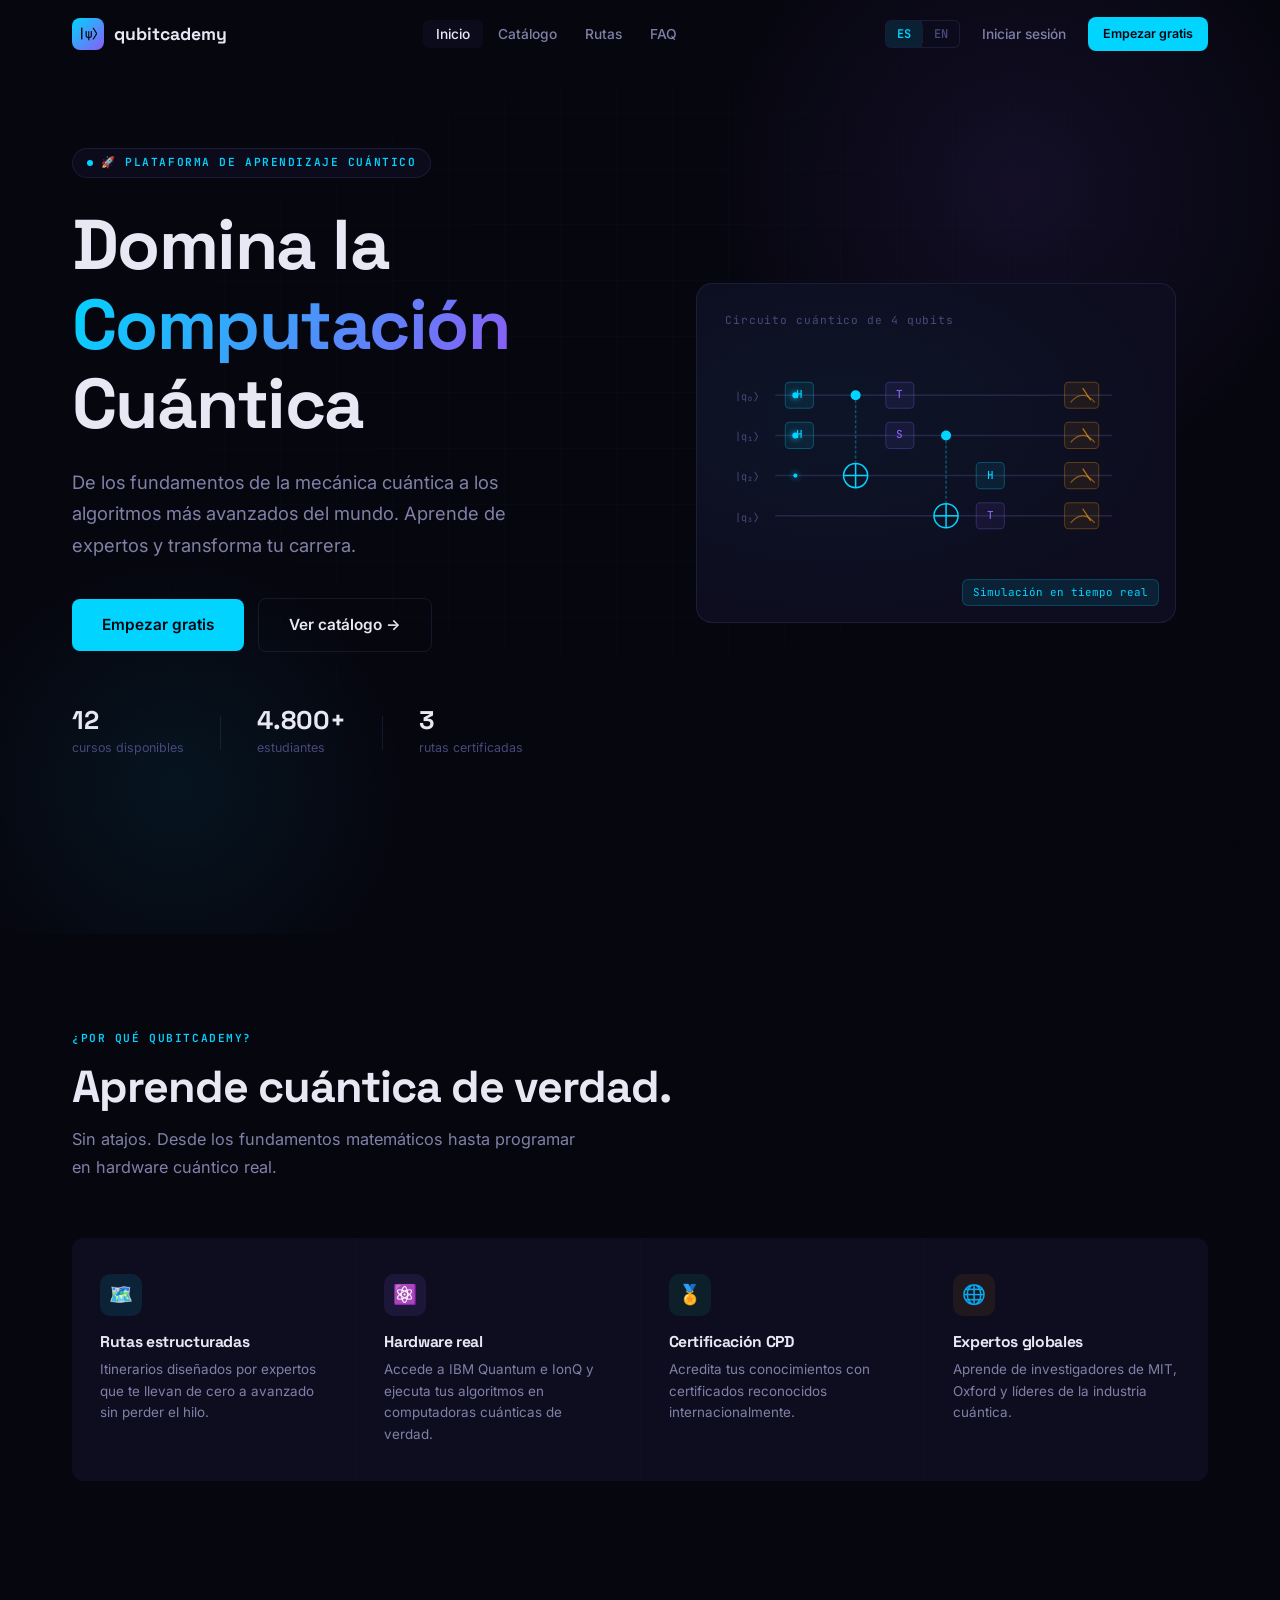
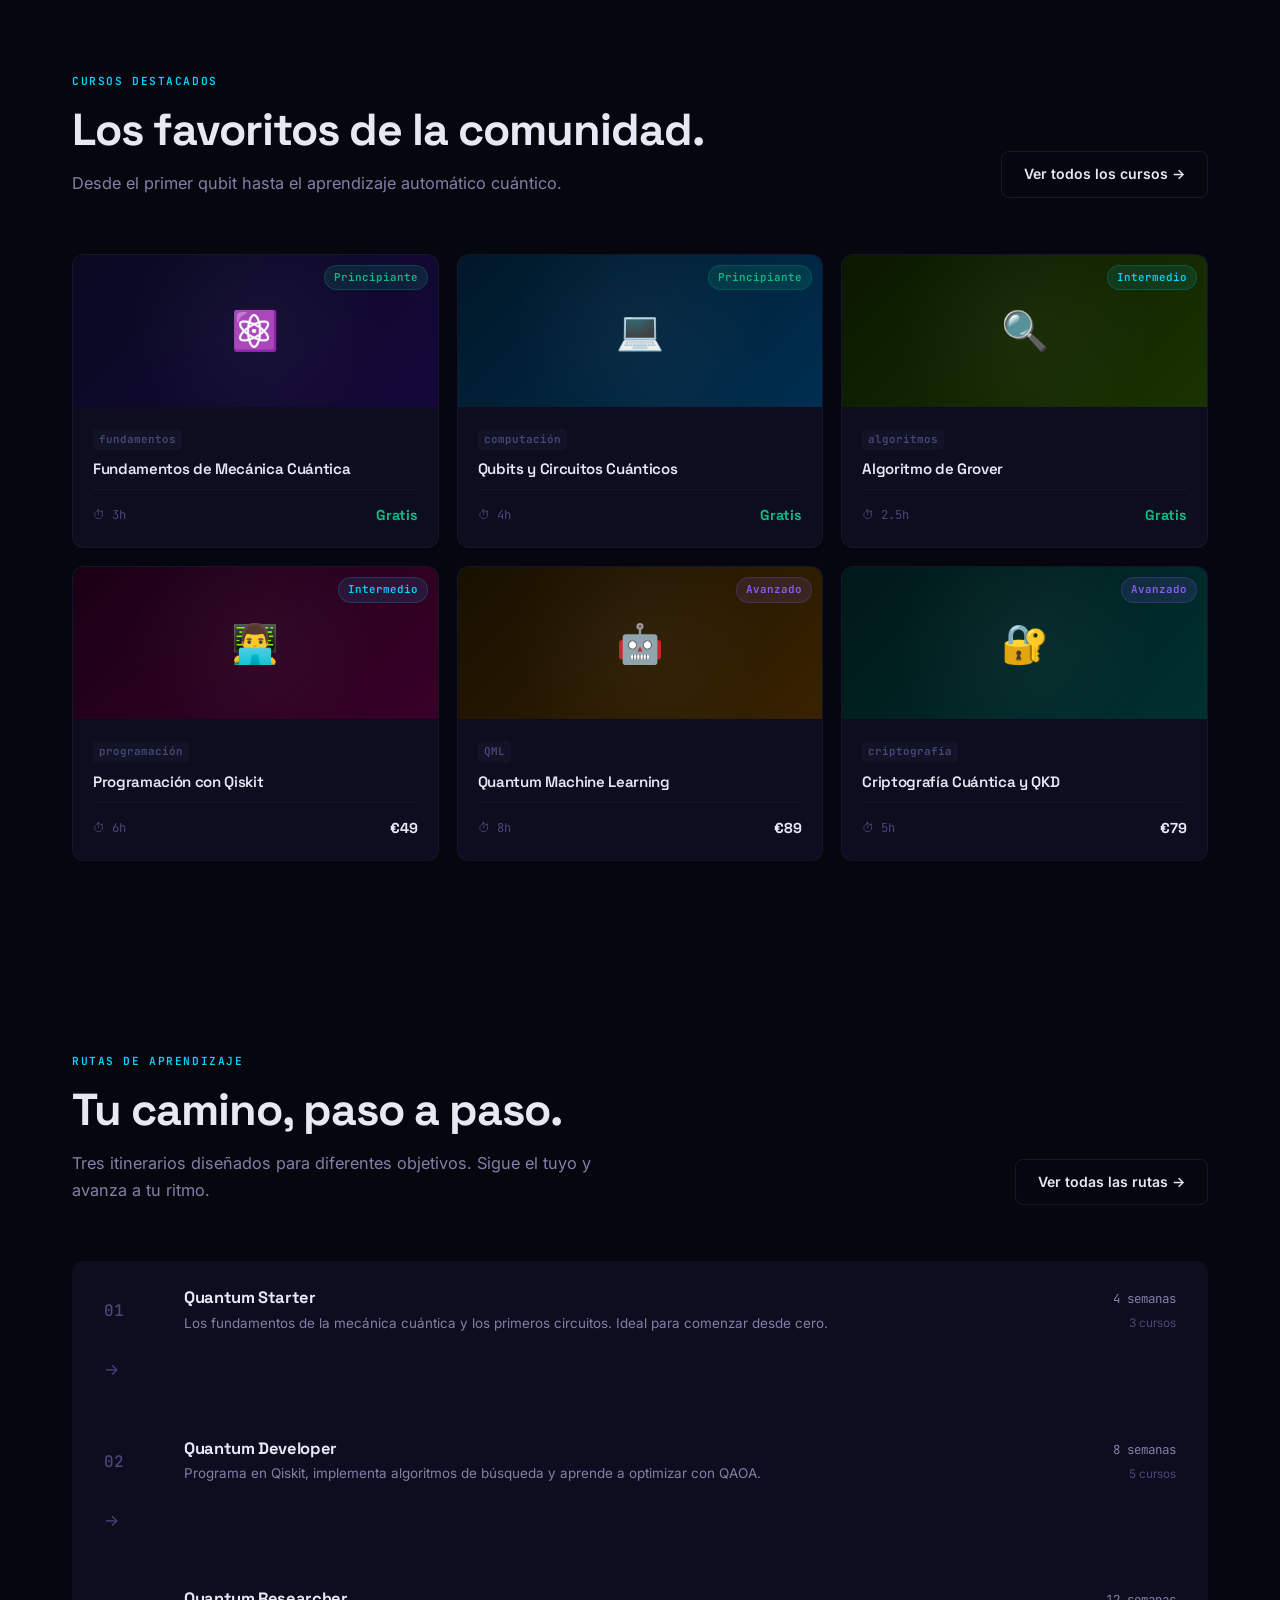
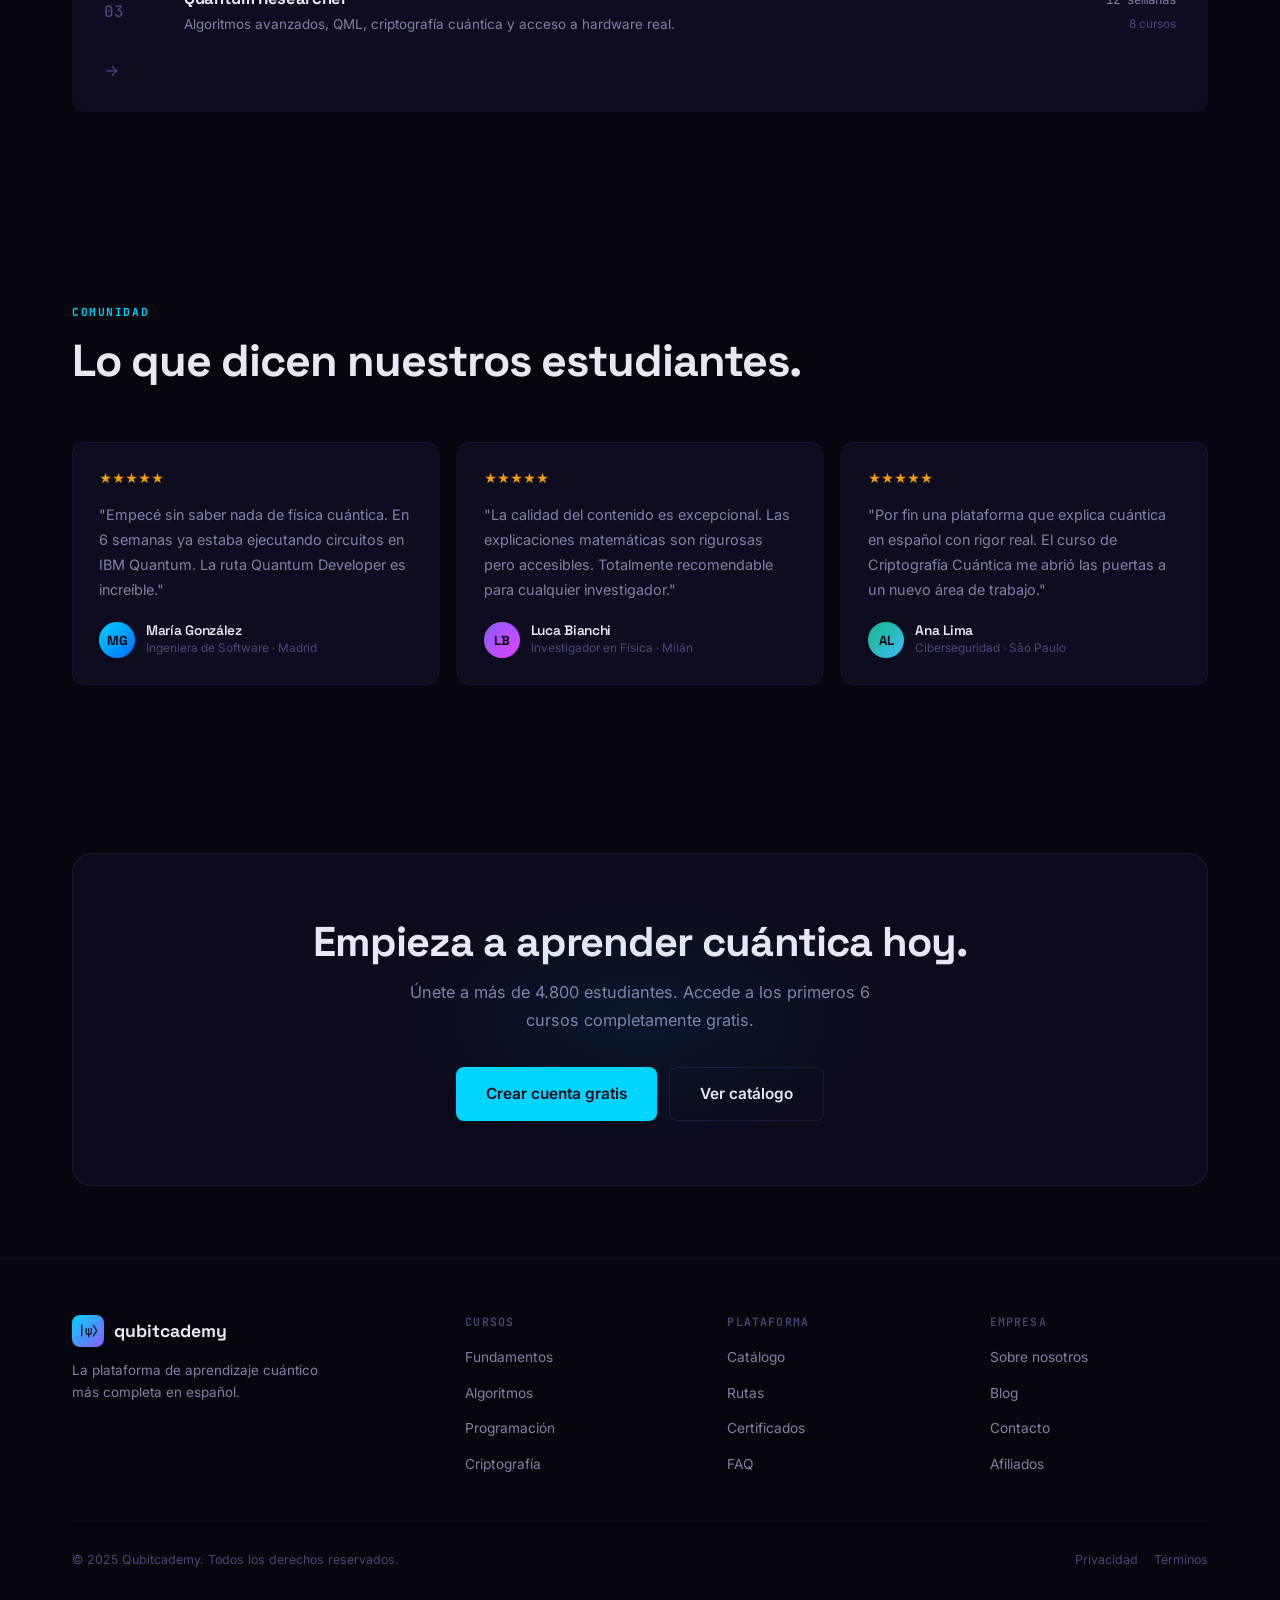
==== index.html @ e39837cb "Initial release: landing, catalogue, paths, FAQ — bilingual ES/EN" ====
<!DOCTYPE html>
<html lang="es">
<head>
  <meta charset="UTF-8" />
  <meta name="viewport" content="width=device-width, initial-scale=1.0" />
  <meta name="description" content="Qubitcademy — La plataforma de aprendizaje cuántico más completa. Aprende computación cuántica desde cero hasta algoritmos avanzados." />
  <title>Qubitcademy — Aprende Computación Cuántica</title>
  <link rel="icon" type="image/svg+xml" href="data:image/svg+xml,<svg xmlns='http://www.w3.org/2000/svg' viewBox='0 0 32 32'><rect width='32' height='32' rx='8' fill='%2300d4ff'/><text x='50%' y='55%' text-anchor='middle' dominant-baseline='middle' font-family='monospace' font-size='14' font-weight='600' fill='%2306060f'>Q</text></svg>" />
  <link rel="stylesheet" href="css/style.css" />
</head>
<body>

<!-- ════════════════════════════ NAV ════════════════════════════ -->
<nav id="nav">
  <div class="container">
    <div class="nav-inner">
      <a href="index.html" class="nav-logo" aria-label="Qubitcademy">
        <div class="nav-logo-mark">|ψ⟩</div>
        <span>qubitcademy</span>
      </a>

      <ul class="nav-links">
        <li><a href="index.html" class="active" data-i18n="nav.home">Inicio</a></li>
        <li><a href="catalogue.html" data-i18n="nav.catalogue">Catálogo</a></li>
        <li><a href="paths.html" data-i18n="nav.paths">Rutas</a></li>
        <li><a href="faq.html" data-i18n="nav.faq">FAQ</a></li>
      </ul>

      <div class="nav-right">
        <div class="lang-switcher">
          <button class="lang-btn active" data-lang="es">ES</button>
          <div class="lang-sep"></div>
          <button class="lang-btn" data-lang="en">EN</button>
        </div>
        <a href="#" class="nav-login" data-i18n="nav.login">Iniciar sesión</a>
        <a href="#" class="btn btn-primary btn-sm" data-i18n="nav.cta">Empezar gratis</a>
      </div>

      <button class="nav-toggle" aria-label="Abrir menú" aria-expanded="false">
        <svg width="22" height="22" viewBox="0 0 22 22" fill="none" stroke="currentColor" stroke-width="2">
          <line x1="3" y1="6" x2="19" y2="6"/><line x1="3" y1="11" x2="19" y2="11"/><line x1="3" y1="16" x2="19" y2="16"/>
        </svg>
      </button>
    </div>
  </div>
</nav>

<!-- Mobile nav -->
<div class="nav-mobile" role="dialog" aria-label="Menú">
  <a href="index.html" data-i18n="nav.home">Inicio</a>
  <a href="catalogue.html" data-i18n="nav.catalogue">Catálogo</a>
  <a href="paths.html" data-i18n="nav.paths">Rutas</a>
  <a href="faq.html" data-i18n="nav.faq">FAQ</a>
  <div class="nav-mobile-lang">
    <button class="lang-btn active" data-lang="es">ES</button>
    <div class="lang-sep"></div>
    <button class="lang-btn" data-lang="en">EN</button>
  </div>
  <div class="nav-mobile-footer">
    <a href="#" class="btn btn-ghost" data-i18n="nav.login">Iniciar sesión</a>
    <a href="#" class="btn btn-primary" data-i18n="nav.cta">Empezar gratis</a>
  </div>
</div>


<!-- ════════════════════════════ HERO ═══════════════════════════ -->
<section class="hero">
  <div class="hero-bg">
    <div class="hero-grid"></div>
    <div class="hero-glow-top"></div>
    <div class="hero-glow-bot"></div>
  </div>
  <div class="container">
    <div class="hero-inner">

      <!-- Left: text -->
      <div class="hero-text">
        <div class="hero-eyebrow">
          <span class="eyebrow-dot"></span>
          <span class="label" data-i18n="hero.eyebrow">🚀 Plataforma de Aprendizaje Cuántico</span>
        </div>
        <h1>
          <span data-i18n="hero.h1a">Domina la</span><br>
          <span class="gradient-text" data-i18n="hero.h1b">Computación</span><br>
          <span data-i18n="hero.h1c">Cuántica</span>
        </h1>
        <p class="hero-sub" data-i18n="hero.sub">
          De los fundamentos de la mecánica cuántica a los algoritmos más avanzados del mundo.
          Aprende de expertos y transforma tu carrera.
        </p>
        <div class="hero-actions">
          <a href="catalogue.html" class="btn btn-primary btn-lg" data-i18n="hero.cta1">Empezar gratis</a>
          <a href="catalogue.html" class="btn btn-ghost btn-lg" data-i18n="hero.cta2">Ver catálogo →</a>
        </div>
        <div class="hero-stats">
          <div class="hstat-item">
            <div class="hstat-num" data-i18n="hero.s1n">12</div>
            <div class="hstat-lbl" data-i18n="hero.s1l">cursos disponibles</div>
          </div>
          <div class="hstat-sep"></div>
          <div class="hstat-item">
            <div class="hstat-num" data-i18n="hero.s2n">4.800+</div>
            <div class="hstat-lbl" data-i18n="hero.s2l">estudiantes</div>
          </div>
          <div class="hstat-sep"></div>
          <div class="hstat-item">
            <div class="hstat-num" data-i18n="hero.s3n">3</div>
            <div class="hstat-lbl" data-i18n="hero.s3l">rutas certificadas</div>
          </div>
        </div>
      </div>

      <!-- Right: quantum circuit visualization -->
      <div class="hero-visual">
        <div class="qcircuit-wrap">
          <div class="qcircuit-label" data-i18n="hero.circuit">Circuito cuántico de 4 qubits</div>
          <div class="qcircuit">
            <svg viewBox="0 0 420 240" xmlns="http://www.w3.org/2000/svg">
              <!-- Qubit wire labels -->
              <text x="10" y="52"  class="qlabel">|q₀⟩</text>
              <text x="10" y="92"  class="qlabel">|q₁⟩</text>
              <text x="10" y="132" class="qlabel">|q₂⟩</text>
              <text x="10" y="172" class="qlabel">|q₃⟩</text>

              <!-- Horizontal wires -->
              <line x1="50" y1="50"  x2="385" y2="50"  class="qwire"/>
              <line x1="50" y1="90"  x2="385" y2="90"  class="qwire"/>
              <line x1="50" y1="130" x2="385" y2="130" class="qwire"/>
              <line x1="50" y1="170" x2="385" y2="170" class="qwire"/>

              <!-- q0: H gate -->
              <rect x="60" y="37" width="28" height="26" rx="4" class="qgate qgate-h"/>
              <text x="74" y="50" class="qgate-text" fill="#00d4ff">H</text>

              <!-- q1: H gate -->
              <rect x="60" y="77" width="28" height="26" rx="4" class="qgate qgate-h"/>
              <text x="74" y="90" class="qgate-text" fill="#00d4ff">H</text>

              <!-- CNOT q0→q2 -->
              <circle cx="130" cy="50" r="5" class="qctrl"/>
              <line x1="130" y1="55" x2="130" y2="117" class="qctrl-line"/>
              <circle cx="130" cy="130" r="12" class="qtarget"/>
              <line x1="118" y1="130" x2="142" y2="130" class="qtarget-cross"/>
              <line x1="130" y1="118" x2="130" y2="142" class="qtarget-cross"/>

              <!-- T gate on q0 -->
              <rect x="160" y="37" width="28" height="26" rx="4" class="qgate qgate-t"/>
              <text x="174" y="50" class="qgate-text" fill="#8b5cf6">T</text>

              <!-- S gate on q1 -->
              <rect x="160" y="77" width="28" height="26" rx="4" class="qgate qgate-t"/>
              <text x="174" y="90" class="qgate-text" fill="#8b5cf6">S</text>

              <!-- CNOT q1→q3 -->
              <circle cx="220" cy="90" r="5" class="qctrl"/>
              <line x1="220" y1="95" x2="220" y2="157" class="qctrl-line"/>
              <circle cx="220" cy="170" r="12" class="qtarget"/>
              <line x1="208" y1="170" x2="232" y2="170" class="qtarget-cross"/>
              <line x1="220" y1="158" x2="220" y2="182" class="qtarget-cross"/>

              <!-- H gate on q2 -->
              <rect x="250" y="117" width="28" height="26" rx="4" class="qgate qgate-h"/>
              <text x="264" y="130" class="qgate-text" fill="#00d4ff">H</text>

              <!-- T gate on q3 -->
              <rect x="250" y="157" width="28" height="26" rx="4" class="qgate qgate-t"/>
              <text x="264" y="170" class="qgate-text" fill="#8b5cf6">T</text>

              <!-- Measurement gates -->
              <rect x="338" y="37" width="34" height="26" rx="4" class="qgate qgate-m"/>
              <path d="M344,57 Q356,43 368,57" class="qmeas-arc"/>
              <line x1="356" y1="43" x2="364" y2="55" class="qmeas-needle"/>

              <rect x="338" y="77" width="34" height="26" rx="4" class="qgate qgate-m"/>
              <path d="M344,97 Q356,83 368,97" class="qmeas-arc"/>
              <line x1="356" y1="83" x2="364" y2="95" class="qmeas-needle"/>

              <rect x="338" y="117" width="34" height="26" rx="4" class="qgate qgate-m"/>
              <path d="M344,137 Q356,123 368,137" class="qmeas-arc"/>
              <line x1="356" y1="123" x2="364" y2="135" class="qmeas-needle"/>

              <rect x="338" y="157" width="34" height="26" rx="4" class="qgate qgate-m"/>
              <path d="M344,177 Q356,163 368,177" class="qmeas-arc"/>
              <line x1="356" y1="163" x2="364" y2="175" class="qmeas-needle"/>

              <!-- Animated particles (one per wire) -->
              <circle r="3" cy="50"  class="qparticle qparticle1" cx="70"/>
              <circle r="3" cy="90"  class="qparticle qparticle2" cx="70"/>
              <circle r="2" cy="130" class="qparticle qparticle3" cx="70"/>
            </svg>
          </div>
          <div class="qcircuit-badge" data-i18n="hero.cbadge">Simulación en tiempo real</div>
        </div>
      </div>

    </div>
  </div>
</section>


<!-- ══════════════════════════ FEATURES ═══════════════════════════ -->
<section>
  <div class="container">
    <div class="section-header">
      <div class="label" data-i18n="feat.label">¿Por qué Qubitcademy?</div>
      <h2 data-i18n="feat.h2">Aprende cuántica de verdad.</h2>
      <p data-i18n="feat.p">Sin atajos. Desde los fundamentos matemáticos hasta programar en hardware cuántico real.</p>
    </div>

    <div class="features-grid">
      <div class="feat-card">
        <div class="feat-icon fi-c">🗺️</div>
        <h3 data-i18n="feat.1h">Rutas estructuradas</h3>
        <p data-i18n="feat.1p">Itinerarios diseñados por expertos que te llevan de cero a avanzado sin perder el hilo.</p>
      </div>
      <div class="feat-card">
        <div class="feat-icon fi-v">⚛️</div>
        <h3 data-i18n="feat.2h">Hardware real</h3>
        <p data-i18n="feat.2p">Accede a IBM Quantum e IonQ y ejecuta tus algoritmos en computadoras cuánticas de verdad.</p>
      </div>
      <div class="feat-card">
        <div class="feat-icon fi-g">🏅</div>
        <h3 data-i18n="feat.3h">Certificación CPD</h3>
        <p data-i18n="feat.3p">Acredita tus conocimientos con certificados reconocidos internacionalmente.</p>
      </div>
      <div class="feat-card">
        <div class="feat-icon fi-a">🌐</div>
        <h3 data-i18n="feat.4h">Expertos globales</h3>
        <p data-i18n="feat.4p">Aprende de investigadores de MIT, Oxford y líderes de la industria cuántica.</p>
      </div>
    </div>
  </div>
</section>


<!-- ════════════════════════ FEATURED COURSES ══════════════════════ -->
<section>
  <div class="container">
    <div class="section-header" style="display:flex;justify-content:space-between;align-items:flex-end;flex-wrap:wrap;gap:16px;">
      <div>
        <div class="label" data-i18n="courses.label">Cursos destacados</div>
        <h2 data-i18n="courses.h2">Los favoritos de la comunidad.</h2>
        <p data-i18n="courses.p">Desde el primer qubit hasta el aprendizaje automático cuántico.</p>
      </div>
      <a href="catalogue.html" class="btn btn-ghost" data-i18n="courses.more">Ver todos los cursos →</a>
    </div>

    <div class="courses-grid">

      <!-- Course 1 -->
      <a href="catalogue.html" class="course-card" data-level="beginner" data-topic="fundamentals">
        <div class="course-thumb th-fund">
          <div class="thumb-glow"></div>
          <div class="course-emoji">⚛️</div>
          <span class="lvl-badge lvl-b" data-i18n="lvl.b">Principiante</span>
        </div>
        <div class="course-body">
          <span class="ctag">fundamentos</span>
          <h3>Fundamentos de Mecánica Cuántica</h3>
          <div class="course-foot">
            <span class="cdur">⏱ 3h</span>
            <span class="cprice-free" data-i18n="free">Gratis</span>
          </div>
        </div>
      </a>

      <!-- Course 2 -->
      <a href="catalogue.html" class="course-card" data-level="beginner" data-topic="computing">
        <div class="course-thumb th-comp">
          <div class="thumb-glow"></div>
          <div class="course-emoji">💻</div>
          <span class="lvl-badge lvl-b" data-i18n="lvl.b">Principiante</span>
        </div>
        <div class="course-body">
          <span class="ctag">computación</span>
          <h3>Qubits y Circuitos Cuánticos</h3>
          <div class="course-foot">
            <span class="cdur">⏱ 4h</span>
            <span class="cprice-free" data-i18n="free">Gratis</span>
          </div>
        </div>
      </a>

      <!-- Course 3 -->
      <a href="catalogue.html" class="course-card" data-level="intermediate" data-topic="algorithms">
        <div class="course-thumb th-algo">
          <div class="thumb-glow"></div>
          <div class="course-emoji">🔍</div>
          <span class="lvl-badge lvl-i" data-i18n="lvl.i">Intermedio</span>
        </div>
        <div class="course-body">
          <span class="ctag">algoritmos</span>
          <h3>Algoritmo de Grover</h3>
          <div class="course-foot">
            <span class="cdur">⏱ 2.5h</span>
            <span class="cprice-free" data-i18n="free">Gratis</span>
          </div>
        </div>
      </a>

      <!-- Course 4 -->
      <a href="catalogue.html" class="course-card" data-level="intermediate" data-topic="programming">
        <div class="course-thumb th-prog">
          <div class="thumb-glow"></div>
          <div class="course-emoji">👨‍💻</div>
          <span class="lvl-badge lvl-i" data-i18n="lvl.i">Intermedio</span>
        </div>
        <div class="course-body">
          <span class="ctag">programación</span>
          <h3>Programación con Qiskit</h3>
          <div class="course-foot">
            <span class="cdur">⏱ 6h</span>
            <span class="cprice-paid">€49</span>
          </div>
        </div>
      </a>

      <!-- Course 5 -->
      <a href="catalogue.html" class="course-card" data-level="advanced" data-topic="qml">
        <div class="course-thumb th-qml">
          <div class="thumb-glow"></div>
          <div class="course-emoji">🤖</div>
          <span class="lvl-badge lvl-a" data-i18n="lvl.a">Avanzado</span>
        </div>
        <div class="course-body">
          <span class="ctag">QML</span>
          <h3>Quantum Machine Learning</h3>
          <div class="course-foot">
            <span class="cdur">⏱ 8h</span>
            <span class="cprice-paid">€89</span>
          </div>
        </div>
      </a>

      <!-- Course 6 -->
      <a href="catalogue.html" class="course-card" data-level="advanced" data-topic="cryptography">
        <div class="course-thumb th-cry">
          <div class="thumb-glow"></div>
          <div class="course-emoji">🔐</div>
          <span class="lvl-badge lvl-a" data-i18n="lvl.a">Avanzado</span>
        </div>
        <div class="course-body">
          <span class="ctag">criptografía</span>
          <h3>Criptografía Cuántica y QKD</h3>
          <div class="course-foot">
            <span class="cdur">⏱ 5h</span>
            <span class="cprice-paid">€79</span>
          </div>
        </div>
      </a>

    </div>
  </div>
</section>


<!-- ══════════════════════════ PATHS PREVIEW ══════════════════════ -->
<section>
  <div class="container">
    <div class="section-header" style="display:flex;justify-content:space-between;align-items:flex-end;flex-wrap:wrap;gap:16px;">
      <div>
        <div class="label" data-i18n="paths.label">Rutas de aprendizaje</div>
        <h2 data-i18n="paths.h2">Tu camino, paso a paso.</h2>
        <p data-i18n="paths.p">Tres itinerarios diseñados para diferentes objetivos. Sigue el tuyo y avanza a tu ritmo.</p>
      </div>
      <a href="paths.html" class="btn btn-ghost" data-i18n="paths.all">Ver todas las rutas →</a>
    </div>

    <div class="paths-list">
      <a href="paths.html" class="path-row">
        <div class="path-num">01</div>
        <div class="path-info">
          <h3 data-i18n="paths.p1h">Quantum Starter</h3>
          <p data-i18n="paths.p1p">Los fundamentos de la mecánica cuántica y los primeros circuitos. Ideal para comenzar desde cero.</p>
        </div>
        <div class="path-meta-r">
          <span class="path-dur" data-i18n="paths.p1d">4 semanas</span>
          <span class="path-cnt" data-i18n="paths.p1c">3 cursos</span>
        </div>
        <span class="path-arrow">→</span>
      </a>
      <a href="paths.html" class="path-row">
        <div class="path-num">02</div>
        <div class="path-info">
          <h3 data-i18n="paths.p2h">Quantum Developer</h3>
          <p data-i18n="paths.p2p">Programa en Qiskit, implementa algoritmos de búsqueda y aprende a optimizar con QAOA.</p>
        </div>
        <div class="path-meta-r">
          <span class="path-dur" data-i18n="paths.p2d">8 semanas</span>
          <span class="path-cnt" data-i18n="paths.p2c">5 cursos</span>
        </div>
        <span class="path-arrow">→</span>
      </a>
      <a href="paths.html" class="path-row">
        <div class="path-num">03</div>
        <div class="path-info">
          <h3 data-i18n="paths.p3h">Quantum Researcher</h3>
          <p data-i18n="paths.p3p">Algoritmos avanzados, QML, criptografía cuántica y acceso a hardware real.</p>
        </div>
        <div class="path-meta-r">
          <span class="path-dur" data-i18n="paths.p3d">12 semanas</span>
          <span class="path-cnt" data-i18n="paths.p3c">8 cursos</span>
        </div>
        <span class="path-arrow">→</span>
      </a>
    </div>
  </div>
</section>


<!-- ═══════════════════════ TESTIMONIALS ═══════════════════════════ -->
<section>
  <div class="container">
    <div class="section-header">
      <div class="label" data-i18n="testi.label">Comunidad</div>
      <h2 data-i18n="testi.h2">Lo que dicen nuestros estudiantes.</h2>
    </div>
    <div class="testi-grid">
      <div class="testi-card">
        <div class="stars">★★★★★</div>
        <blockquote data-i18n="testi.1q">"Empecé sin saber nada de física cuántica. En 6 semanas ya estaba ejecutando circuitos en IBM Quantum."</blockquote>
        <div class="testi-author">
          <div class="author-av av-c">MG</div>
          <div>
            <h4 data-i18n="testi.1n">María González</h4>
            <p data-i18n="testi.1r">Ingeniera de Software · Madrid</p>
          </div>
        </div>
      </div>
      <div class="testi-card">
        <div class="stars">★★★★★</div>
        <blockquote data-i18n="testi.2q">"La calidad del contenido es excepcional. Las explicaciones matemáticas son rigurosas pero accesibles."</blockquote>
        <div class="testi-author">
          <div class="author-av av-v">LB</div>
          <div>
            <h4 data-i18n="testi.2n">Luca Bianchi</h4>
            <p data-i18n="testi.2r">Investigador en Física · Milán</p>
          </div>
        </div>
      </div>
      <div class="testi-card">
        <div class="stars">★★★★★</div>
        <blockquote data-i18n="testi.3q">"Por fin una plataforma que explica cuántica en español con rigor real."</blockquote>
        <div class="testi-author">
          <div class="author-av av-g">AL</div>
          <div>
            <h4 data-i18n="testi.3n">Ana Lima</h4>
            <p data-i18n="testi.3r">Ciberseguridad · São Paulo</p>
          </div>
        </div>
      </div>
    </div>
  </div>
</section>


<!-- ══════════════════════════ CTA BAND ════════════════════════════ -->
<div class="cta-band">
  <div class="container">
    <div class="cta-box">
      <h2 data-i18n="cta.h2">Empieza a aprender cuántica hoy.</h2>
      <p data-i18n="cta.p">Únete a más de 4.800 estudiantes. Accede a los primeros 6 cursos completamente gratis.</p>
      <div class="cta-acts">
        <a href="#" class="btn btn-primary btn-lg" data-i18n="cta.btn1">Crear cuenta gratis</a>
        <a href="catalogue.html" class="btn btn-ghost btn-lg" data-i18n="cta.btn2">Ver catálogo</a>
      </div>
    </div>
  </div>
</div>


<!-- ══════════════════════════ FOOTER ══════════════════════════════ -->
<footer>
  <div class="container">
    <div class="footer-grid">
      <div class="footer-brand">
        <a href="index.html" class="nav-logo">
          <div class="nav-logo-mark">|ψ⟩</div>
          <span>qubitcademy</span>
        </a>
        <p data-i18n="ft.desc">La plataforma de aprendizaje cuántico más completa en español.</p>
      </div>
      <div class="footer-col">
        <h4 data-i18n="ft.col1">Cursos</h4>
        <ul>
          <li><a href="catalogue.html" data-i18n="ft.1a">Fundamentos</a></li>
          <li><a href="catalogue.html" data-i18n="ft.1b">Algoritmos</a></li>
          <li><a href="catalogue.html" data-i18n="ft.1c">Programación</a></li>
          <li><a href="catalogue.html" data-i18n="ft.1d">Criptografía</a></li>
        </ul>
      </div>
      <div class="footer-col">
        <h4 data-i18n="ft.col2">Plataforma</h4>
        <ul>
          <li><a href="catalogue.html" data-i18n="ft.2a">Catálogo</a></li>
          <li><a href="paths.html" data-i18n="ft.2b">Rutas</a></li>
          <li><a href="#" data-i18n="ft.2c">Certificados</a></li>
          <li><a href="faq.html" data-i18n="ft.2d">FAQ</a></li>
        </ul>
      </div>
      <div class="footer-col">
        <h4 data-i18n="ft.col3">Empresa</h4>
        <ul>
          <li><a href="#" data-i18n="ft.3a">Sobre nosotros</a></li>
          <li><a href="#" data-i18n="ft.3b">Blog</a></li>
          <li><a href="faq.html" data-i18n="ft.3c">Contacto</a></li>
          <li><a href="#" data-i18n="ft.3d">Afiliados</a></li>
        </ul>
      </div>
    </div>
    <div class="footer-bottom">
      <span data-i18n="ft.copy">© 2025 Qubitcademy. Todos los derechos reservados.</span>
      <div style="display:flex;gap:16px;">
        <a href="#">Privacidad</a>
        <a href="#">Términos</a>
      </div>
    </div>
  </div>
</footer>

<script src="js/main.js"></script>
</body>
</html>
---- css/style.css ----
/* ================================================================
   QUBITCADEMY — Global Stylesheet
   qubitcademy.com  |  Quantum Learning Platform
   ================================================================ */

@import url('https://fonts.googleapis.com/css2?family=Space+Grotesk:wght@400;500;600;700&family=Inter:wght@300;400;500;600&family=JetBrains+Mono:wght@400;500&display=swap');

/* ── Reset ──────────────────────────────────────────────────────── */
*, *::before, *::after { box-sizing: border-box; margin: 0; padding: 0; }

/* ── Design Tokens ──────────────────────────────────────────────── */
:root {
  --bg:          #06060f;
  --bg-2:        #0b0b1c;
  --bg-3:        #131328;
  --bg-card:     #0d0d1f;
  --border:      rgba(130, 130, 220, 0.07);
  --border-md:   rgba(130, 130, 220, 0.14);
  --border-hi:   rgba(0, 212, 255, 0.35);

  --cyan:        #00d4ff;
  --cyan-dim:    rgba(0, 212, 255, 0.10);
  --cyan-glow:   rgba(0, 212, 255, 0.08);
  --violet:      #8b5cf6;
  --violet-dim:  rgba(139, 92, 246, 0.12);
  --green:       #10b981;
  --green-dim:   rgba(16, 185, 129, 0.10);
  --amber:       #f59e0b;

  --text:        #e8e8f4;
  --text-2:      #8080a8;
  --text-3:      #48487a;

  --font-h:      'Space Grotesk', -apple-system, sans-serif;
  --font-b:      'Inter', -apple-system, sans-serif;
  --font-m:      'JetBrains Mono', monospace;

  --max-w:       1200px;
  --nav-h:       68px;
  --r:           12px;
  --r-sm:        8px;
  --ease:        cubic-bezier(0.16, 1, 0.3, 1);
}

/* ── Base ────────────────────────────────────────────────────────── */
html { scroll-behavior: smooth; font-size: 16px; -webkit-font-smoothing: antialiased; }
body { background: var(--bg); color: var(--text); font-family: var(--font-b); line-height: 1.6; overflow-x: hidden; }
a { color: inherit; text-decoration: none; }
img { display: block; max-width: 100%; }
button { font-family: var(--font-b); }

::-webkit-scrollbar { width: 5px; }
::-webkit-scrollbar-track { background: var(--bg); }
::-webkit-scrollbar-thumb { background: var(--bg-3); border-radius: 3px; }

/* ── Typography ──────────────────────────────────────────────────── */
h1, h2, h3, h4 { font-family: var(--font-h); font-weight: 700; line-height: 1.13; letter-spacing: -0.022em; color: var(--text); }

.label {
  font-size: 0.7rem; font-weight: 600; letter-spacing: 0.14em;
  text-transform: uppercase; color: var(--cyan); font-family: var(--font-m);
}

.gradient-text {
  background: linear-gradient(120deg, var(--cyan) 0%, var(--violet) 100%);
  -webkit-background-clip: text; -webkit-text-fill-color: transparent; background-clip: text;
}

/* ── Layout ──────────────────────────────────────────────────────── */
.container { width: 100%; max-width: var(--max-w); margin: 0 auto; padding: 0 32px; }
section { padding: 96px 0; }

/* ── Buttons ─────────────────────────────────────────────────────── */
.btn {
  display: inline-flex; align-items: center; gap: 8px;
  padding: 11px 22px; border-radius: var(--r-sm);
  font-weight: 600; font-size: 0.88rem; cursor: pointer;
  transition: all 0.18s var(--ease); border: none; white-space: nowrap;
}
.btn-primary { background: var(--cyan); color: var(--bg); }
.btn-primary:hover { background: #26daff; transform: translateY(-1px); box-shadow: 0 8px 28px rgba(0,212,255,0.28); }
.btn-ghost { background: transparent; color: var(--text); border: 1px solid var(--border-md); }
.btn-ghost:hover { border-color: var(--border-hi); color: var(--cyan); background: var(--cyan-glow); }
.btn-violet { background: var(--violet); color: #fff; }
.btn-violet:hover { background: #a07af7; transform: translateY(-1px); box-shadow: 0 8px 28px rgba(139,92,246,0.3); }
.btn-lg { padding: 14px 30px; font-size: 0.96rem; }
.btn-sm { padding: 7px 15px; font-size: 0.78rem; }

/* ── Navigation ──────────────────────────────────────────────────── */
nav {
  position: fixed; top: 0; left: 0; right: 0;
  height: var(--nav-h); z-index: 100;
  transition: background 0.3s, border-color 0.3s;
  border-bottom: 1px solid transparent;
}
nav.scrolled {
  background: rgba(6,6,15,0.88); backdrop-filter: blur(20px);
  -webkit-backdrop-filter: blur(20px); border-bottom-color: var(--border);
}
.nav-inner { display: flex; align-items: center; justify-content: space-between; height: var(--nav-h); }
.nav-logo { display: flex; align-items: center; gap: 10px; font-family: var(--font-h); font-weight: 700; font-size: 1.1rem; }
.nav-logo-mark {
  width: 32px; height: 32px; border-radius: 8px;
  background: linear-gradient(135deg, var(--cyan), var(--violet));
  display: flex; align-items: center; justify-content: center;
  font-family: var(--font-m); font-weight: 500; font-size: 0.78rem; color: var(--bg); letter-spacing: -0.05em;
}
.nav-links { display: flex; align-items: center; gap: 2px; list-style: none; }
.nav-links a {
  padding: 6px 13px; font-size: 0.86rem; font-weight: 500;
  color: var(--text-2); border-radius: 6px; transition: color 0.18s, background 0.18s;
}
.nav-links a:hover, .nav-links a.active { color: var(--text); background: var(--bg-2); }
.nav-right { display: flex; align-items: center; gap: 12px; }

/* Language switcher */
.lang-switcher {
  display: flex; align-items: center; gap: 0;
  background: var(--bg-2); border: 1px solid var(--border-md);
  border-radius: 6px; overflow: hidden;
}
.lang-btn {
  padding: 5px 11px; font-size: 0.75rem; font-weight: 600;
  font-family: var(--font-m); color: var(--text-3); background: none; border: none;
  cursor: pointer; transition: color 0.18s, background 0.18s;
}
.lang-btn.active { background: var(--cyan-dim); color: var(--cyan); }
.lang-btn:hover:not(.active) { color: var(--text-2); }
.lang-sep { width: 1px; height: 18px; background: var(--border-md); }

.nav-login { font-size: 0.86rem; font-weight: 500; color: var(--text-2); padding: 6px 10px; transition: color 0.18s; }
.nav-login:hover { color: var(--text); }

/* Mobile nav */
.nav-toggle { display: none; background: none; border: none; cursor: pointer; color: var(--text); padding: 4px; }
.nav-mobile {
  display: none; position: fixed; top: var(--nav-h); left: 0; right: 0;
  background: rgba(6,6,15,0.97); backdrop-filter: blur(20px);
  border-bottom: 1px solid var(--border); padding: 16px 24px 24px;
  flex-direction: column; gap: 4px;
}
.nav-mobile.open { display: flex; }
.nav-mobile a { padding: 11px 14px; font-size: 0.96rem; font-weight: 500; color: var(--text-2); border-radius: 8px; transition: all 0.18s; }
.nav-mobile a:hover { color: var(--text); background: var(--bg-2); }
.nav-mobile-footer { display: flex; gap: 10px; margin-top: 16px; padding-top: 16px; border-top: 1px solid var(--border); }
.nav-mobile-footer .btn { flex: 1; justify-content: center; }
.nav-mobile-lang { display: flex; gap: 8px; align-items: center; padding: 8px 14px; }

/* ── Section header ───────────────────────────────────────────────── */
.section-header { margin-bottom: 56px; }
.section-header .label { margin-bottom: 14px; }
.section-header h2 { font-size: clamp(1.9rem, 3.5vw, 2.8rem); margin-bottom: 14px; }
.section-header p { font-size: 1.02rem; color: var(--text-2); max-width: 520px; line-height: 1.7; }
.section-header.center { text-align: center; }
.section-header.center p { margin: 0 auto; }

/* ── Hero ────────────────────────────────────────────────────────── */
.hero {
  position: relative; min-height: 100vh; display: flex;
  align-items: center; overflow: hidden; padding-top: var(--nav-h);
}
.hero-bg { position: absolute; inset: 0; pointer-events: none; overflow: hidden; }
.hero-grid {
  position: absolute; inset: 0;
  background-image: linear-gradient(rgba(0,212,255,0.025) 1px, transparent 1px),
                    linear-gradient(90deg, rgba(0,212,255,0.025) 1px, transparent 1px);
  background-size: 56px 56px;
  mask-image: radial-gradient(ellipse 80% 70% at 50% 40%, black 20%, transparent 100%);
}
.hero-glow-top {
  position: absolute; top: -15%; right: -5%; width: 650px; height: 650px;
  background: radial-gradient(circle, rgba(139,92,246,0.1) 0%, transparent 68%);
}
.hero-glow-bot {
  position: absolute; bottom: -10%; left: -5%; width: 480px; height: 480px;
  background: radial-gradient(circle, rgba(0,212,255,0.07) 0%, transparent 68%);
}
.hero-inner { display: grid; grid-template-columns: 1fr 1fr; gap: 48px; align-items: center; padding: 80px 0; position: relative; z-index: 1; }
.hero-eyebrow {
  display: inline-flex; align-items: center; gap: 8px;
  background: var(--bg-2); border: 1px solid var(--border-md);
  border-radius: 100px; padding: 5px 14px; margin-bottom: 28px;
}
.eyebrow-dot { width: 6px; height: 6px; border-radius: 50%; background: var(--cyan); animation: pdot 2.2s ease-in-out infinite; }
@keyframes pdot { 0%,100%{opacity:1;transform:scale(1)} 50%{opacity:0.4;transform:scale(0.7)} }
.hero h1 { font-size: clamp(2.6rem, 5.5vw, 5rem); margin-bottom: 22px; }
.hero-sub { font-size: clamp(0.96rem, 1.8vw, 1.15rem); color: var(--text-2); max-width: 500px; line-height: 1.72; margin-bottom: 36px; }
.hero-actions { display: flex; align-items: center; gap: 14px; flex-wrap: wrap; margin-bottom: 56px; }
.hero-stats { display: flex; align-items: center; gap: 36px; }
.hstat-num { font-family: var(--font-h); font-size: 1.6rem; font-weight: 700; line-height: 1; }
.hstat-lbl { font-size: 0.78rem; color: var(--text-3); margin-top: 4px; }
.hstat-sep { width: 1px; height: 34px; background: var(--border-md); }

/* Quantum circuit visual (hero right) */
.hero-visual { position: relative; display: flex; justify-content: center; align-items: center; }
.qcircuit-wrap {
  position: relative; width: 100%; max-width: 480px;
  background: var(--bg-card); border: 1px solid var(--border-md);
  border-radius: 16px; padding: 28px; overflow: hidden;
}
.qcircuit-wrap::before {
  content: ''; position: absolute; inset: 0;
  background: radial-gradient(ellipse 70% 60% at 30% 40%, rgba(0,212,255,0.04) 0%, transparent 100%);
}
.qcircuit-label {
  font-family: var(--font-m); font-size: 0.7rem; color: var(--text-3);
  margin-bottom: 16px; letter-spacing: 0.08em;
}
.qcircuit svg { width: 100%; height: auto; overflow: visible; }
/* SVG styles */
.qwire { stroke: rgba(130,130,220,0.2); stroke-width: 1.5; fill: none; }
.qgate {
  fill: var(--bg-3); stroke: rgba(130,130,220,0.25); stroke-width: 1;
  rx: 4; ry: 4;
}
.qgate-h { fill: rgba(0,212,255,0.08); stroke: rgba(0,212,255,0.3); }
.qgate-t { fill: rgba(139,92,246,0.08); stroke: rgba(139,92,246,0.3); }
.qgate-cx { fill: rgba(16,185,129,0.08); stroke: rgba(16,185,129,0.3); }
.qgate-m { fill: rgba(245,158,11,0.08); stroke: rgba(245,158,11,0.3); }
.qgate-text { font-family: var(--font-m); font-size: 11px; font-weight: 500; text-anchor: middle; dominant-baseline: middle; }
.qlabel { font-family: var(--font-m); font-size: 10px; fill: var(--text-3); dominant-baseline: middle; }
.qctrl { fill: var(--cyan); }
.qctrl-line { stroke: rgba(0,212,255,0.35); stroke-width: 1.5; stroke-dasharray: 3 2; }
.qtarget { fill: none; stroke: var(--cyan); stroke-width: 1.5; }
.qtarget-cross { stroke: var(--cyan); stroke-width: 1.5; }
.qmeas-arc { fill: none; stroke: rgba(245,158,11,0.5); stroke-width: 1.2; }
.qmeas-needle { stroke: rgba(245,158,11,0.7); stroke-width: 1.2; fill: none; }
/* Animated particle */
.qparticle { fill: var(--cyan); filter: drop-shadow(0 0 3px var(--cyan)); }
.qparticle1 { animation: pflow1 3s linear infinite; }
.qparticle2 { animation: pflow2 3s linear infinite 1s; }
.qparticle3 { animation: pflow3 3s linear infinite 2s; }
@keyframes pflow1 { 0%{transform:translateX(-20px);opacity:0} 10%{opacity:1} 90%{opacity:1} 100%{transform:translateX(340px);opacity:0} }
@keyframes pflow2 { 0%{transform:translateX(-20px);opacity:0} 10%{opacity:1} 90%{opacity:1} 100%{transform:translateX(340px);opacity:0} }
@keyframes pflow3 { 0%{transform:translateX(-20px);opacity:0} 10%{opacity:1} 90%{opacity:1} 100%{transform:translateX(340px);opacity:0} }

.qcircuit-badge {
  position: absolute; bottom: 16px; right: 16px;
  background: var(--cyan-dim); border: 1px solid rgba(0,212,255,0.2);
  border-radius: 6px; padding: 4px 10px;
  font-family: var(--font-m); font-size: 0.68rem; color: var(--cyan);
}

/* ── Features grid ───────────────────────────────────────────────── */
.features-grid {
  display: grid; grid-template-columns: repeat(4, 1fr);
  gap: 1px; background: var(--border); border-radius: var(--r); overflow: hidden;
}
.feat-card { background: var(--bg-card); padding: 36px 28px; transition: background 0.18s; }
.feat-card:hover { background: var(--bg-3); }
.feat-icon { width: 42px; height: 42px; border-radius: 10px; display: flex; align-items: center; justify-content: center; font-size: 1.2rem; margin-bottom: 18px; }
.fi-c { background: var(--cyan-dim); }
.fi-v { background: var(--violet-dim); }
.fi-g { background: var(--green-dim); }
.fi-a { background: rgba(245,158,11,0.08); }
.feat-card h3 { font-size: 0.98rem; margin-bottom: 8px; }
.feat-card p { font-size: 0.84rem; color: var(--text-2); line-height: 1.6; }

/* ── Course cards ────────────────────────────────────────────────── */
.courses-grid { display: grid; grid-template-columns: repeat(3, 1fr); gap: 18px; }
.course-card {
  background: var(--bg-card); border: 1px solid var(--border);
  border-radius: var(--r); overflow: hidden;
  transition: border-color 0.18s, transform 0.18s, box-shadow 0.18s; cursor: pointer;
}
.course-card:hover { border-color: var(--border-md); transform: translateY(-2px); box-shadow: 0 14px 36px rgba(0,0,0,0.4); }
.course-thumb { height: 152px; position: relative; overflow: hidden; display: flex; align-items: center; justify-content: center; }
.th-fund { background: linear-gradient(135deg, #090920 0%, #14083a 100%); }
.th-comp { background: linear-gradient(135deg, #001828 0%, #002e50 100%); }
.th-algo { background: linear-gradient(135deg, #0a1800 0%, #1a3200 100%); }
.th-prog { background: linear-gradient(135deg, #1a0015 0%, #380028 100%); }
.th-cry  { background: linear-gradient(135deg, #001818 0%, #003030 100%); }
.th-qml  { background: linear-gradient(135deg, #181000 0%, #382200 100%); }
.th-app  { background: linear-gradient(135deg, #0a0020 0%, #1a0038 100%); }
.course-emoji { font-size: 2.4rem; position: relative; z-index: 1; }
.thumb-glow { position: absolute; inset: 0; background: radial-gradient(circle at center, rgba(255,255,255,0.04) 0%, transparent 65%); }
.lvl-badge { position: absolute; top: 10px; right: 10px; padding: 3px 9px; border-radius: 100px; font-size: 0.68rem; font-weight: 600; font-family: var(--font-m); }
.lvl-b  { background: rgba(16,185,129,0.14); color: var(--green); border: 1px solid rgba(16,185,129,0.22); }
.lvl-i  { background: rgba(0,212,255,0.10); color: var(--cyan); border: 1px solid rgba(0,212,255,0.18); }
.lvl-a  { background: rgba(139,92,246,0.13); color: var(--violet); border: 1px solid rgba(139,92,246,0.22); }
.course-body { padding: 18px 20px 20px; }
.ctag { display: inline-block; font-size: 0.68rem; font-weight: 600; font-family: var(--font-m); color: var(--text-3); background: var(--bg-3); border-radius: 4px; padding: 2px 6px; margin-bottom: 8px; }
.course-card h3 { font-size: 0.94rem; font-weight: 600; line-height: 1.42; margin-bottom: 10px; }
.course-foot { display: flex; align-items: center; justify-content: space-between; padding-top: 14px; border-top: 1px solid var(--border); }
.cdur { font-size: 0.76rem; color: var(--text-3); font-family: var(--font-m); }
.cprice-free { font-family: var(--font-h); font-weight: 700; font-size: 0.9rem; color: var(--green); }
.cprice-paid { font-family: var(--font-h); font-weight: 700; font-size: 0.9rem; color: var(--text); }

/* ── Paths list (home preview) ────────────────────────────────────── */
.paths-list { display: flex; flex-direction: column; gap: 1px; background: var(--border); border-radius: var(--r); overflow: hidden; }
.path-row {
  background: var(--bg-card); display: grid; grid-template-columns: 56px 1fr auto;
  gap: 24px; align-items: center; padding: 28px 32px; transition: background 0.18s; cursor: pointer;
}
.path-row:hover { background: var(--bg-3); }
.path-num { font-family: var(--font-m); font-size: 1rem; font-weight: 500; color: var(--text-3); }
.path-info h3 { font-size: 1.03rem; margin-bottom: 5px; }
.path-info p { font-size: 0.84rem; color: var(--text-2); line-height: 1.5; }
.path-meta-r { display: flex; flex-direction: column; align-items: flex-end; gap: 5px; }
.path-dur { font-family: var(--font-m); font-size: 0.78rem; color: var(--text-2); }
.path-cnt { font-size: 0.74rem; color: var(--text-3); }
.path-arrow { color: var(--text-3); font-size: 1rem; transition: color 0.18s, transform 0.18s; }
.path-row:hover .path-arrow { color: var(--cyan); transform: translateX(3px); }

/* ── Testimonials ────────────────────────────────────────────────── */
.testi-grid { display: grid; grid-template-columns: repeat(3, 1fr); gap: 18px; }
.testi-card { background: var(--bg-card); border: 1px solid var(--border); border-radius: var(--r); padding: 26px; }
.stars { color: var(--amber); font-size: 0.78rem; margin-bottom: 14px; }
.testi-card blockquote { font-size: 0.9rem; color: var(--text-2); line-height: 1.72; margin-bottom: 20px; font-style: normal; }
.testi-author { display: flex; align-items: center; gap: 11px; }
.author-av { width: 36px; height: 36px; border-radius: 50%; display: flex; align-items: center; justify-content: center; font-size: 0.82rem; font-weight: 700; color: var(--bg); font-family: var(--font-h); }
.av-c { background: linear-gradient(135deg, var(--cyan), #006aff); }
.av-v { background: linear-gradient(135deg, var(--violet), #dd44ff); }
.av-g { background: linear-gradient(135deg, var(--green), #44bbff); }
.testi-author h4 { font-size: 0.86rem; font-weight: 600; }
.testi-author p  { font-size: 0.74rem; color: var(--text-3); }

/* ── CTA Banner ──────────────────────────────────────────────────── */
.cta-band { padding: 72px 0; }
.cta-box {
  background: var(--bg-2); border: 1px solid var(--border-md);
  border-radius: 20px; padding: 64px 56px; position: relative; overflow: hidden; text-align: center;
}
.cta-box::before {
  content: ''; position: absolute; top: 50%; left: 50%; transform: translate(-50%,-50%);
  width: 500px; height: 260px;
  background: radial-gradient(ellipse, rgba(0,212,255,0.06) 0%, transparent 70%);
  pointer-events: none;
}
.cta-box h2 { font-size: clamp(1.7rem, 3.5vw, 2.6rem); margin-bottom: 14px; }
.cta-box p  { font-size: 1.02rem; color: var(--text-2); max-width: 460px; margin: 0 auto 32px; line-height: 1.7; }
.cta-acts { display: flex; justify-content: center; gap: 12px; flex-wrap: wrap; }

/* ── Footer ──────────────────────────────────────────────────────── */
footer { border-top: 1px solid var(--border); padding: 56px 0 36px; }
.footer-grid { display: grid; grid-template-columns: 1.6fr repeat(3, 1fr); gap: 44px; margin-bottom: 44px; }
.footer-brand .nav-logo { margin-bottom: 12px; }
.footer-brand p { font-size: 0.84rem; color: var(--text-2); line-height: 1.65; max-width: 270px; }
.footer-col h4 { font-family: var(--font-m); font-size: 0.72rem; font-weight: 600; letter-spacing: 0.1em; text-transform: uppercase; color: var(--text-3); margin-bottom: 16px; }
.footer-col ul { list-style: none; display: flex; flex-direction: column; gap: 10px; }
.footer-col a { font-size: 0.86rem; color: var(--text-2); transition: color 0.18s; }
.footer-col a:hover { color: var(--text); }
.footer-bottom { display: flex; align-items: center; justify-content: space-between; padding-top: 28px; border-top: 1px solid var(--border); font-size: 0.78rem; color: var(--text-3); }
.footer-bottom a { color: var(--text-3); transition: color 0.18s; }
.footer-bottom a:hover { color: var(--text-2); }

/* ── Catalogue page ──────────────────────────────────────────────── */
.page-header { padding: 120px 0 56px; position: relative; }
.page-header h1 { font-size: clamp(2.3rem, 5vw, 3.8rem); margin-bottom: 14px; }
.page-header p { font-size: 1.05rem; color: var(--text-2); max-width: 480px; line-height: 1.7; }
.page-header-bg {
  position: absolute; top: 0; right: 0; width: 500px; height: 100%;
  background: radial-gradient(ellipse 70% 70% at 80% 50%, rgba(139,92,246,0.06) 0%, transparent 70%);
  pointer-events: none;
}

.filter-toolbar { display: flex; align-items: center; justify-content: space-between; gap: 16px; margin-bottom: 32px; flex-wrap: wrap; }
.filter-tabs { display: flex; gap: 6px; background: var(--bg-2); border: 1px solid var(--border); border-radius: 10px; padding: 5px; }
.ftab { padding: 6px 16px; border-radius: 7px; font-size: 0.82rem; font-weight: 600; cursor: pointer; border: none; background: transparent; color: var(--text-2); transition: all 0.18s; font-family: var(--font-b); }
.ftab:hover { color: var(--text); background: var(--bg-3); }
.ftab.active { background: var(--cyan); color: var(--bg); }

.topic-chips { display: flex; gap: 7px; flex-wrap: wrap; }
.tchip { padding: 5px 13px; border-radius: 100px; font-size: 0.74rem; font-weight: 600; font-family: var(--font-m); cursor: pointer; border: 1px solid var(--border-md); background: transparent; color: var(--text-2); transition: all 0.18s; }
.tchip:hover,.tchip.active { border-color: var(--cyan); color: var(--cyan); background: var(--cyan-dim); }

.catalogue-grid { display: grid; grid-template-columns: repeat(3, 1fr); gap: 18px; }
.course-card.hidden { display: none; }

.results-count { font-size: 0.82rem; color: var(--text-3); margin-bottom: 24px; font-family: var(--font-m); }

/* ── Paths page ──────────────────────────────────────────────────── */
.path-card { background: var(--bg-card); border: 1px solid var(--border); border-radius: var(--r); overflow: hidden; margin-bottom: 24px; }
.path-card-head { padding: 30px 32px; border-bottom: 1px solid var(--border); display: flex; align-items: flex-start; gap: 20px; }
.path-card-icon { width: 52px; height: 52px; border-radius: 12px; display: flex; align-items: center; justify-content: center; font-size: 1.6rem; flex-shrink: 0; }
.pci-start { background: linear-gradient(135deg, rgba(16,185,129,0.15), rgba(0,212,255,0.1)); }
.pci-dev   { background: linear-gradient(135deg, rgba(0,212,255,0.12), rgba(139,92,246,0.1)); }
.pci-res   { background: linear-gradient(135deg, rgba(139,92,246,0.15), rgba(245,158,11,0.1)); }
.path-card-title h2 { font-size: 1.25rem; margin-bottom: 6px; }
.path-card-title p  { font-size: 0.86rem; color: var(--text-2); line-height: 1.55; }
.path-chips { display: flex; gap: 10px; margin-top: 10px; flex-wrap: wrap; }
.pchip { font-family: var(--font-m); font-size: 0.72rem; color: var(--text-2); display: flex; align-items: center; gap: 4px; }
.path-modules { list-style: none; }
.path-mod {
  display: flex; align-items: center; gap: 20px; padding: 18px 32px;
  border-bottom: 1px solid var(--border); transition: background 0.18s; cursor: pointer;
}
.path-mod:last-child { border-bottom: none; }
.path-mod:hover { background: var(--bg-3); }
.mod-num { font-family: var(--font-m); font-size: 0.74rem; color: var(--text-3); width: 24px; flex-shrink: 0; }
.mod-emoji { font-size: 1.2rem; flex-shrink: 0; }
.mod-info { flex: 1; }
.mod-info h4 { font-size: 0.92rem; font-weight: 600; margin-bottom: 3px; }
.mod-info p  { font-size: 0.78rem; color: var(--text-2); }
.mod-right { display: flex; align-items: center; gap: 10px; }
.mod-dur { font-family: var(--font-m); font-size: 0.74rem; color: var(--text-3); }

/* ── FAQ page ────────────────────────────────────────────────────── */
.faq-wrap { max-width: 760px; }
.faq-list { display: flex; flex-direction: column; gap: 1px; background: var(--border); border-radius: var(--r); overflow: hidden; }
.faq-item { background: var(--bg-card); }
.faq-q {
  width: 100%; text-align: left; padding: 22px 26px; background: none; border: none;
  color: var(--text); font-family: var(--font-h); font-size: 0.98rem; font-weight: 600;
  cursor: pointer; display: flex; align-items: center; justify-content: space-between; gap: 16px;
  transition: background 0.18s;
}
.faq-q:hover { background: var(--bg-3); }
.faq-ico { width: 18px; height: 18px; flex-shrink: 0; color: var(--text-3); transition: transform 0.3s var(--ease), color 0.18s; }
.faq-item.open .faq-ico { transform: rotate(45deg); color: var(--cyan); }
.faq-ans { max-height: 0; overflow: hidden; transition: max-height 0.38s var(--ease); }
.faq-item.open .faq-ans { max-height: 320px; }
.faq-ans-inner { padding: 0 26px 22px; font-size: 0.9rem; color: var(--text-2); line-height: 1.75; }

.faq-contact { background: var(--bg-2); border: 1px solid var(--border-md); border-radius: var(--r); padding: 36px; margin-top: 40px; display: flex; align-items: center; justify-content: space-between; gap: 24px; flex-wrap: wrap; }
.faq-contact h3 { font-size: 1.1rem; margin-bottom: 6px; }
.faq-contact p { font-size: 0.88rem; color: var(--text-2); }

/* ── Utility ─────────────────────────────────────────────────────── */
.text-center { text-align: center; }
.mt-sm { margin-top: 12px; }
.mt-md { margin-top: 24px; }
.mt-lg { margin-top: 48px; }
.mb-md { margin-bottom: 24px; }
.mb-lg { margin-bottom: 48px; }
.divider { height: 1px; background: var(--border); }
.sr-only { position: absolute; width: 1px; height: 1px; overflow: hidden; clip: rect(0,0,0,0); }

/* ── Responsive ──────────────────────────────────────────────────── */
@media (max-width: 1024px) {
  .features-grid { grid-template-columns: repeat(2, 1fr); }
  .courses-grid { grid-template-columns: repeat(2, 1fr); }
  .catalogue-grid { grid-template-columns: repeat(2, 1fr); }
  .testi-grid { grid-template-columns: repeat(2, 1fr); }
  .footer-grid { grid-template-columns: 1fr 1fr; gap: 32px; }
}
@media (max-width: 860px) {
  .nav-links, .nav-right { display: none; }
  .nav-toggle { display: block; }
  .hero-inner { grid-template-columns: 1fr; }
  .hero-visual { display: none; }
  .path-row { grid-template-columns: 44px 1fr; }
  .path-meta-r { display: none; }
  .cta-box { padding: 44px 24px; }
  .filter-toolbar { flex-direction: column; align-items: flex-start; }
}
@media (max-width: 640px) {
  .container { padding: 0 20px; }
  section { padding: 72px 0; }
  .hero h1 { font-size: 2.4rem; }
  .hero-stats { gap: 22px; }
  .features-grid { grid-template-columns: 1fr; }
  .courses-grid { grid-template-columns: 1fr; }
  .catalogue-grid { grid-template-columns: 1fr; }
  .testi-grid { grid-template-columns: 1fr; }
  .footer-grid { grid-template-columns: 1fr; gap: 28px; }
  .footer-bottom { flex-direction: column; gap: 10px; text-align: center; }
  .path-card-head { flex-direction: column; gap: 14px; }
  .faq-contact { flex-direction: column; }
  .page-header { padding: 100px 0 40px; }
}
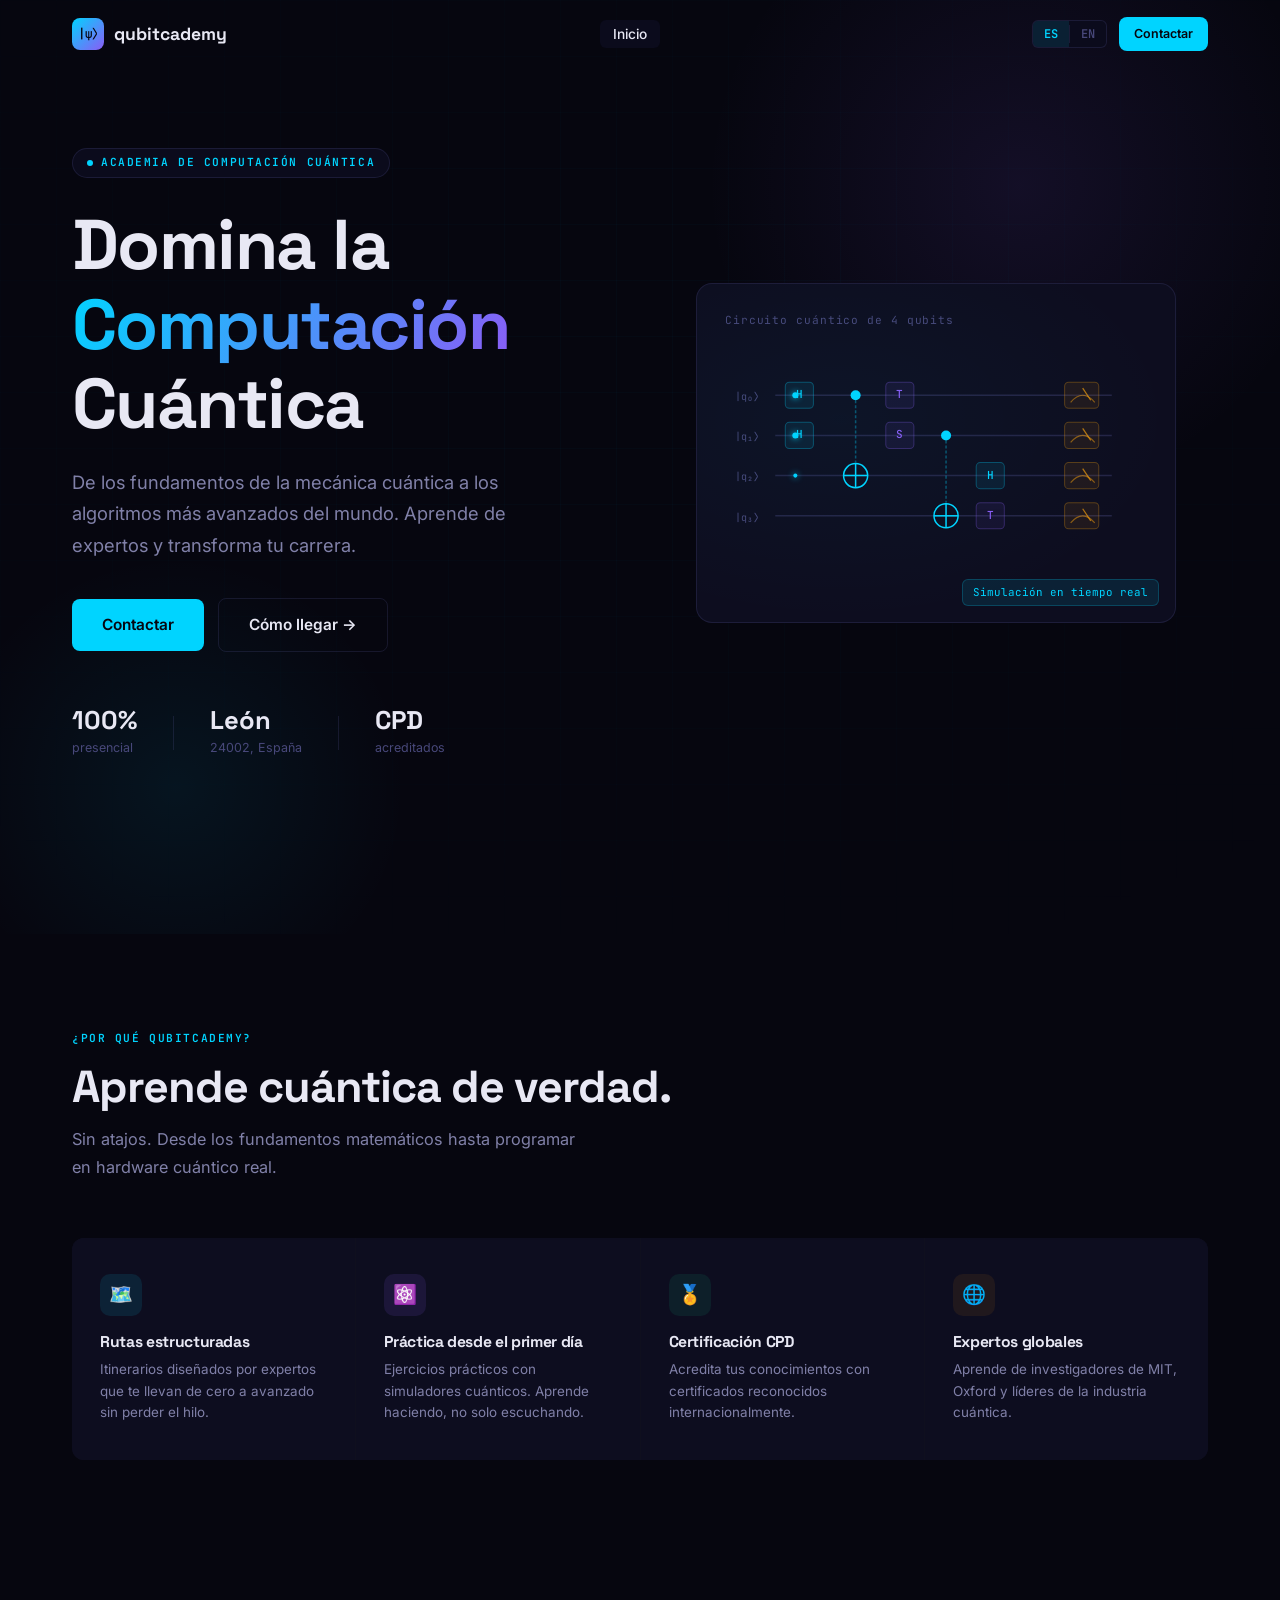
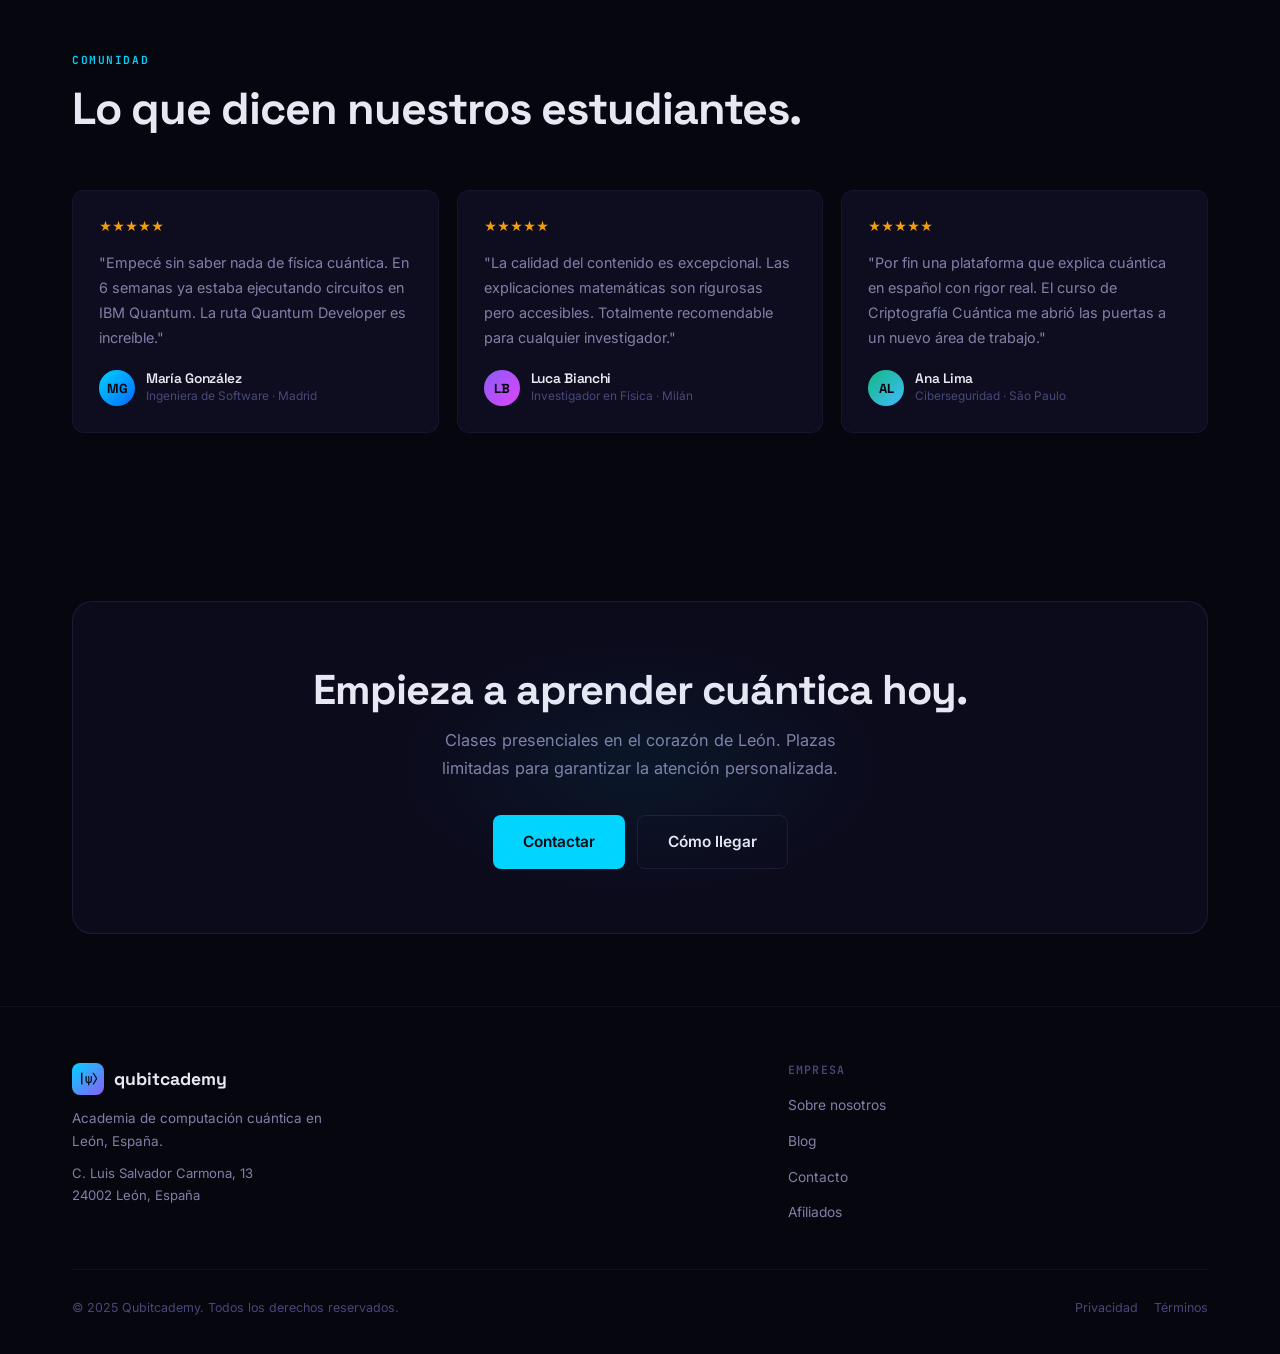
==== commit fbf43364: "Adapt landing for local academy in León — deindex catalogue/paths/faq" ====
--- a/index.html
+++ b/index.html
@@ -3,8 +3,8 @@
 <head>
   <meta charset="UTF-8" />
   <meta name="viewport" content="width=device-width, initial-scale=1.0" />
-  <meta name="description" content="Qubitcademy — La plataforma de aprendizaje cuántico más completa. Aprende computación cuántica desde cero hasta algoritmos avanzados." />
-  <title>Qubitcademy — Aprende Computación Cuántica</title>
+  <meta name="description" content="Qubitcademy — Academia de computación cuántica en León, España. Aprende de forma presencial con expertos." />
+  <title>Qubitcademy — Academia de Computación Cuántica en León</title>
   <link rel="icon" type="image/svg+xml" href="data:image/svg+xml,<svg xmlns='http://www.w3.org/2000/svg' viewBox='0 0 32 32'><rect width='32' height='32' rx='8' fill='%2300d4ff'/><text x='50%' y='55%' text-anchor='middle' dominant-baseline='middle' font-family='monospace' font-size='14' font-weight='600' fill='%2306060f'>Q</text></svg>" />
   <link rel="stylesheet" href="css/style.css" />
 </head>
@@ -21,9 +21,6 @@
 
       <ul class="nav-links">
         <li><a href="index.html" class="active" data-i18n="nav.home">Inicio</a></li>
-        <li><a href="catalogue.html" data-i18n="nav.catalogue">Catálogo</a></li>
-        <li><a href="paths.html" data-i18n="nav.paths">Rutas</a></li>
-        <li><a href="faq.html" data-i18n="nav.faq">FAQ</a></li>
       </ul>
 
       <div class="nav-right">
@@ -32,8 +29,7 @@
           <div class="lang-sep"></div>
           <button class="lang-btn" data-lang="en">EN</button>
         </div>
-        <a href="#" class="nav-login" data-i18n="nav.login">Iniciar sesión</a>
-        <a href="#" class="btn btn-primary btn-sm" data-i18n="nav.cta">Empezar gratis</a>
+        <a href="#" class="btn btn-primary btn-sm" data-i18n="nav.cta">Contactar</a>
       </div>
 
       <button class="nav-toggle" aria-label="Abrir menú" aria-expanded="false">
@@ -48,17 +44,13 @@
 <!-- Mobile nav -->
 <div class="nav-mobile" role="dialog" aria-label="Menú">
   <a href="index.html" data-i18n="nav.home">Inicio</a>
-  <a href="catalogue.html" data-i18n="nav.catalogue">Catálogo</a>
-  <a href="paths.html" data-i18n="nav.paths">Rutas</a>
-  <a href="faq.html" data-i18n="nav.faq">FAQ</a>
   <div class="nav-mobile-lang">
     <button class="lang-btn active" data-lang="es">ES</button>
     <div class="lang-sep"></div>
     <button class="lang-btn" data-lang="en">EN</button>
   </div>
   <div class="nav-mobile-footer">
-    <a href="#" class="btn btn-ghost" data-i18n="nav.login">Iniciar sesión</a>
-    <a href="#" class="btn btn-primary" data-i18n="nav.cta">Empezar gratis</a>
+    <a href="#" class="btn btn-primary" style="flex:1;justify-content:center;" data-i18n="nav.cta">Contactar</a>
   </div>
 </div>
 
@@ -77,7 +69,7 @@
       <div class="hero-text">
         <div class="hero-eyebrow">
           <span class="eyebrow-dot"></span>
-          <span class="label" data-i18n="hero.eyebrow">🚀 Plataforma de Aprendizaje Cuántico</span>
+          <span class="label" data-i18n="hero.eyebrow">Academia de Computación Cuántica</span>
         </div>
         <h1>
           <span data-i18n="hero.h1a">Domina la</span><br>
@@ -89,23 +81,23 @@
           Aprende de expertos y transforma tu carrera.
         </p>
         <div class="hero-actions">
-          <a href="catalogue.html" class="btn btn-primary btn-lg" data-i18n="hero.cta1">Empezar gratis</a>
-          <a href="catalogue.html" class="btn btn-ghost btn-lg" data-i18n="hero.cta2">Ver catálogo →</a>
+          <a href="#" class="btn btn-primary btn-lg" data-i18n="hero.cta1">Contactar</a>
+          <a href="https://www.google.com/maps/search/?api=1&query=C.+Luis+Salvador+Carmona+13+Le%C3%B3n" target="_blank" rel="noopener" class="btn btn-ghost btn-lg" data-i18n="hero.cta2">Cómo llegar →</a>
         </div>
         <div class="hero-stats">
           <div class="hstat-item">
-            <div class="hstat-num" data-i18n="hero.s1n">12</div>
-            <div class="hstat-lbl" data-i18n="hero.s1l">cursos disponibles</div>
+            <div class="hstat-num" data-i18n="hero.s1n">100%</div>
+            <div class="hstat-lbl" data-i18n="hero.s1l">presencial</div>
           </div>
           <div class="hstat-sep"></div>
           <div class="hstat-item">
-            <div class="hstat-num" data-i18n="hero.s2n">4.800+</div>
-            <div class="hstat-lbl" data-i18n="hero.s2l">estudiantes</div>
+            <div class="hstat-num" data-i18n="hero.s2n">León</div>
+            <div class="hstat-lbl" data-i18n="hero.s2l">24002, España</div>
           </div>
           <div class="hstat-sep"></div>
           <div class="hstat-item">
-            <div class="hstat-num" data-i18n="hero.s3n">3</div>
-            <div class="hstat-lbl" data-i18n="hero.s3l">rutas certificadas</div>
+            <div class="hstat-num" data-i18n="hero.s3n">CPD</div>
+            <div class="hstat-lbl" data-i18n="hero.s3l">acreditados</div>
           </div>
         </div>
       </div>
@@ -215,8 +207,8 @@
       </div>
       <div class="feat-card">
         <div class="feat-icon fi-v">⚛️</div>
-        <h3 data-i18n="feat.2h">Hardware real</h3>
-        <p data-i18n="feat.2p">Accede a IBM Quantum e IonQ y ejecuta tus algoritmos en computadoras cuánticas de verdad.</p>
+        <h3 data-i18n="feat.2h">Práctica desde el primer día</h3>
+        <p data-i18n="feat.2p">Ejercicios prácticos con simuladores cuánticos. Aprende haciendo, no solo escuchando.</p>
       </div>
       <div class="feat-card">
         <div class="feat-icon fi-g">🏅</div>
@@ -228,181 +220,6 @@
         <h3 data-i18n="feat.4h">Expertos globales</h3>
         <p data-i18n="feat.4p">Aprende de investigadores de MIT, Oxford y líderes de la industria cuántica.</p>
       </div>
-    </div>
-  </div>
-</section>
-
-
-<!-- ════════════════════════ FEATURED COURSES ══════════════════════ -->
-<section>
-  <div class="container">
-    <div class="section-header" style="display:flex;justify-content:space-between;align-items:flex-end;flex-wrap:wrap;gap:16px;">
-      <div>
-        <div class="label" data-i18n="courses.label">Cursos destacados</div>
-        <h2 data-i18n="courses.h2">Los favoritos de la comunidad.</h2>
-        <p data-i18n="courses.p">Desde el primer qubit hasta el aprendizaje automático cuántico.</p>
-      </div>
-      <a href="catalogue.html" class="btn btn-ghost" data-i18n="courses.more">Ver todos los cursos →</a>
-    </div>
-
-    <div class="courses-grid">
-
-      <!-- Course 1 -->
-      <a href="catalogue.html" class="course-card" data-level="beginner" data-topic="fundamentals">
-        <div class="course-thumb th-fund">
-          <div class="thumb-glow"></div>
-          <div class="course-emoji">⚛️</div>
-          <span class="lvl-badge lvl-b" data-i18n="lvl.b">Principiante</span>
-        </div>
-        <div class="course-body">
-          <span class="ctag">fundamentos</span>
-          <h3>Fundamentos de Mecánica Cuántica</h3>
-          <div class="course-foot">
-            <span class="cdur">⏱ 3h</span>
-            <span class="cprice-free" data-i18n="free">Gratis</span>
-          </div>
-        </div>
-      </a>
-
-      <!-- Course 2 -->
-      <a href="catalogue.html" class="course-card" data-level="beginner" data-topic="computing">
-        <div class="course-thumb th-comp">
-          <div class="thumb-glow"></div>
-          <div class="course-emoji">💻</div>
-          <span class="lvl-badge lvl-b" data-i18n="lvl.b">Principiante</span>
-        </div>
-        <div class="course-body">
-          <span class="ctag">computación</span>
-          <h3>Qubits y Circuitos Cuánticos</h3>
-          <div class="course-foot">
-            <span class="cdur">⏱ 4h</span>
-            <span class="cprice-free" data-i18n="free">Gratis</span>
-          </div>
-        </div>
-      </a>
-
-      <!-- Course 3 -->
-      <a href="catalogue.html" class="course-card" data-level="intermediate" data-topic="algorithms">
-        <div class="course-thumb th-algo">
-          <div class="thumb-glow"></div>
-          <div class="course-emoji">🔍</div>
-          <span class="lvl-badge lvl-i" data-i18n="lvl.i">Intermedio</span>
-        </div>
-        <div class="course-body">
-          <span class="ctag">algoritmos</span>
-          <h3>Algoritmo de Grover</h3>
-          <div class="course-foot">
-            <span class="cdur">⏱ 2.5h</span>
-            <span class="cprice-free" data-i18n="free">Gratis</span>
-          </div>
-        </div>
-      </a>
-
-      <!-- Course 4 -->
-      <a href="catalogue.html" class="course-card" data-level="intermediate" data-topic="programming">
-        <div class="course-thumb th-prog">
-          <div class="thumb-glow"></div>
-          <div class="course-emoji">👨‍💻</div>
-          <span class="lvl-badge lvl-i" data-i18n="lvl.i">Intermedio</span>
-        </div>
-        <div class="course-body">
-          <span class="ctag">programación</span>
-          <h3>Programación con Qiskit</h3>
-          <div class="course-foot">
-            <span class="cdur">⏱ 6h</span>
-            <span class="cprice-paid">€49</span>
-          </div>
-        </div>
-      </a>
-
-      <!-- Course 5 -->
-      <a href="catalogue.html" class="course-card" data-level="advanced" data-topic="qml">
-        <div class="course-thumb th-qml">
-          <div class="thumb-glow"></div>
-          <div class="course-emoji">🤖</div>
-          <span class="lvl-badge lvl-a" data-i18n="lvl.a">Avanzado</span>
-        </div>
-        <div class="course-body">
-          <span class="ctag">QML</span>
-          <h3>Quantum Machine Learning</h3>
-          <div class="course-foot">
-            <span class="cdur">⏱ 8h</span>
-            <span class="cprice-paid">€89</span>
-          </div>
-        </div>
-      </a>
-
-      <!-- Course 6 -->
-      <a href="catalogue.html" class="course-card" data-level="advanced" data-topic="cryptography">
-        <div class="course-thumb th-cry">
-          <div class="thumb-glow"></div>
-          <div class="course-emoji">🔐</div>
-          <span class="lvl-badge lvl-a" data-i18n="lvl.a">Avanzado</span>
-        </div>
-        <div class="course-body">
-          <span class="ctag">criptografía</span>
-          <h3>Criptografía Cuántica y QKD</h3>
-          <div class="course-foot">
-            <span class="cdur">⏱ 5h</span>
-            <span class="cprice-paid">€79</span>
-          </div>
-        </div>
-      </a>
-
-    </div>
-  </div>
-</section>
-
-
-<!-- ══════════════════════════ PATHS PREVIEW ══════════════════════ -->
-<section>
-  <div class="container">
-    <div class="section-header" style="display:flex;justify-content:space-between;align-items:flex-end;flex-wrap:wrap;gap:16px;">
-      <div>
-        <div class="label" data-i18n="paths.label">Rutas de aprendizaje</div>
-        <h2 data-i18n="paths.h2">Tu camino, paso a paso.</h2>
-        <p data-i18n="paths.p">Tres itinerarios diseñados para diferentes objetivos. Sigue el tuyo y avanza a tu ritmo.</p>
-      </div>
-      <a href="paths.html" class="btn btn-ghost" data-i18n="paths.all">Ver todas las rutas →</a>
-    </div>
-
-    <div class="paths-list">
-      <a href="paths.html" class="path-row">
-        <div class="path-num">01</div>
-        <div class="path-info">
-          <h3 data-i18n="paths.p1h">Quantum Starter</h3>
-          <p data-i18n="paths.p1p">Los fundamentos de la mecánica cuántica y los primeros circuitos. Ideal para comenzar desde cero.</p>
-        </div>
-        <div class="path-meta-r">
-          <span class="path-dur" data-i18n="paths.p1d">4 semanas</span>
-          <span class="path-cnt" data-i18n="paths.p1c">3 cursos</span>
-        </div>
-        <span class="path-arrow">→</span>
-      </a>
-      <a href="paths.html" class="path-row">
-        <div class="path-num">02</div>
-        <div class="path-info">
-          <h3 data-i18n="paths.p2h">Quantum Developer</h3>
-          <p data-i18n="paths.p2p">Programa en Qiskit, implementa algoritmos de búsqueda y aprende a optimizar con QAOA.</p>
-        </div>
-        <div class="path-meta-r">
-          <span class="path-dur" data-i18n="paths.p2d">8 semanas</span>
-          <span class="path-cnt" data-i18n="paths.p2c">5 cursos</span>
-        </div>
-        <span class="path-arrow">→</span>
-      </a>
-      <a href="paths.html" class="path-row">
-        <div class="path-num">03</div>
-        <div class="path-info">
-          <h3 data-i18n="paths.p3h">Quantum Researcher</h3>
-          <p data-i18n="paths.p3p">Algoritmos avanzados, QML, criptografía cuántica y acceso a hardware real.</p>
-        </div>
-        <div class="path-meta-r">
-          <span class="path-dur" data-i18n="paths.p3d">12 semanas</span>
-          <span class="path-cnt" data-i18n="paths.p3c">8 cursos</span>
-        </div>
-        <span class="path-arrow">→</span>
-      </a>
     </div>
   </div>
 </section>
@@ -459,10 +276,10 @@
   <div class="container">
     <div class="cta-box">
       <h2 data-i18n="cta.h2">Empieza a aprender cuántica hoy.</h2>
-      <p data-i18n="cta.p">Únete a más de 4.800 estudiantes. Accede a los primeros 6 cursos completamente gratis.</p>
+      <p data-i18n="cta.p">Clases presenciales en el corazón de León. Plazas limitadas para garantizar la atención personalizada.</p>
       <div class="cta-acts">
-        <a href="#" class="btn btn-primary btn-lg" data-i18n="cta.btn1">Crear cuenta gratis</a>
-        <a href="catalogue.html" class="btn btn-ghost btn-lg" data-i18n="cta.btn2">Ver catálogo</a>
+        <a href="#" class="btn btn-primary btn-lg" data-i18n="cta.btn1">Contactar</a>
+        <a href="https://www.google.com/maps/search/?api=1&query=C.+Luis+Salvador+Carmona+13+Le%C3%B3n" target="_blank" rel="noopener" class="btn btn-ghost btn-lg" data-i18n="cta.btn2">Cómo llegar</a>
       </div>
     </div>
   </div>
@@ -472,38 +289,24 @@
 <!-- ══════════════════════════ FOOTER ══════════════════════════════ -->
 <footer>
   <div class="container">
-    <div class="footer-grid">
+    <div class="footer-grid" style="grid-template-columns:1.6fr 1fr;">
       <div class="footer-brand">
         <a href="index.html" class="nav-logo">
           <div class="nav-logo-mark">|ψ⟩</div>
           <span>qubitcademy</span>
         </a>
-        <p data-i18n="ft.desc">La plataforma de aprendizaje cuántico más completa en español.</p>
-      </div>
-      <div class="footer-col">
-        <h4 data-i18n="ft.col1">Cursos</h4>
-        <ul>
-          <li><a href="catalogue.html" data-i18n="ft.1a">Fundamentos</a></li>
-          <li><a href="catalogue.html" data-i18n="ft.1b">Algoritmos</a></li>
-          <li><a href="catalogue.html" data-i18n="ft.1c">Programación</a></li>
-          <li><a href="catalogue.html" data-i18n="ft.1d">Criptografía</a></li>
-        </ul>
-      </div>
-      <div class="footer-col">
-        <h4 data-i18n="ft.col2">Plataforma</h4>
-        <ul>
-          <li><a href="catalogue.html" data-i18n="ft.2a">Catálogo</a></li>
-          <li><a href="paths.html" data-i18n="ft.2b">Rutas</a></li>
-          <li><a href="#" data-i18n="ft.2c">Certificados</a></li>
-          <li><a href="faq.html" data-i18n="ft.2d">FAQ</a></li>
-        </ul>
+        <p data-i18n="ft.desc">Academia de computación cuántica en León, España.</p>
+        <address style="font-size:0.82rem;color:var(--text-2);font-style:normal;margin-top:10px;line-height:1.7;">
+          C. Luis Salvador Carmona, 13<br>
+          24002 León, España
+        </address>
       </div>
       <div class="footer-col">
         <h4 data-i18n="ft.col3">Empresa</h4>
         <ul>
           <li><a href="#" data-i18n="ft.3a">Sobre nosotros</a></li>
           <li><a href="#" data-i18n="ft.3b">Blog</a></li>
-          <li><a href="faq.html" data-i18n="ft.3c">Contacto</a></li>
+          <li><a href="#" data-i18n="ft.3c">Contacto</a></li>
           <li><a href="#" data-i18n="ft.3d">Afiliados</a></li>
         </ul>
       </div>
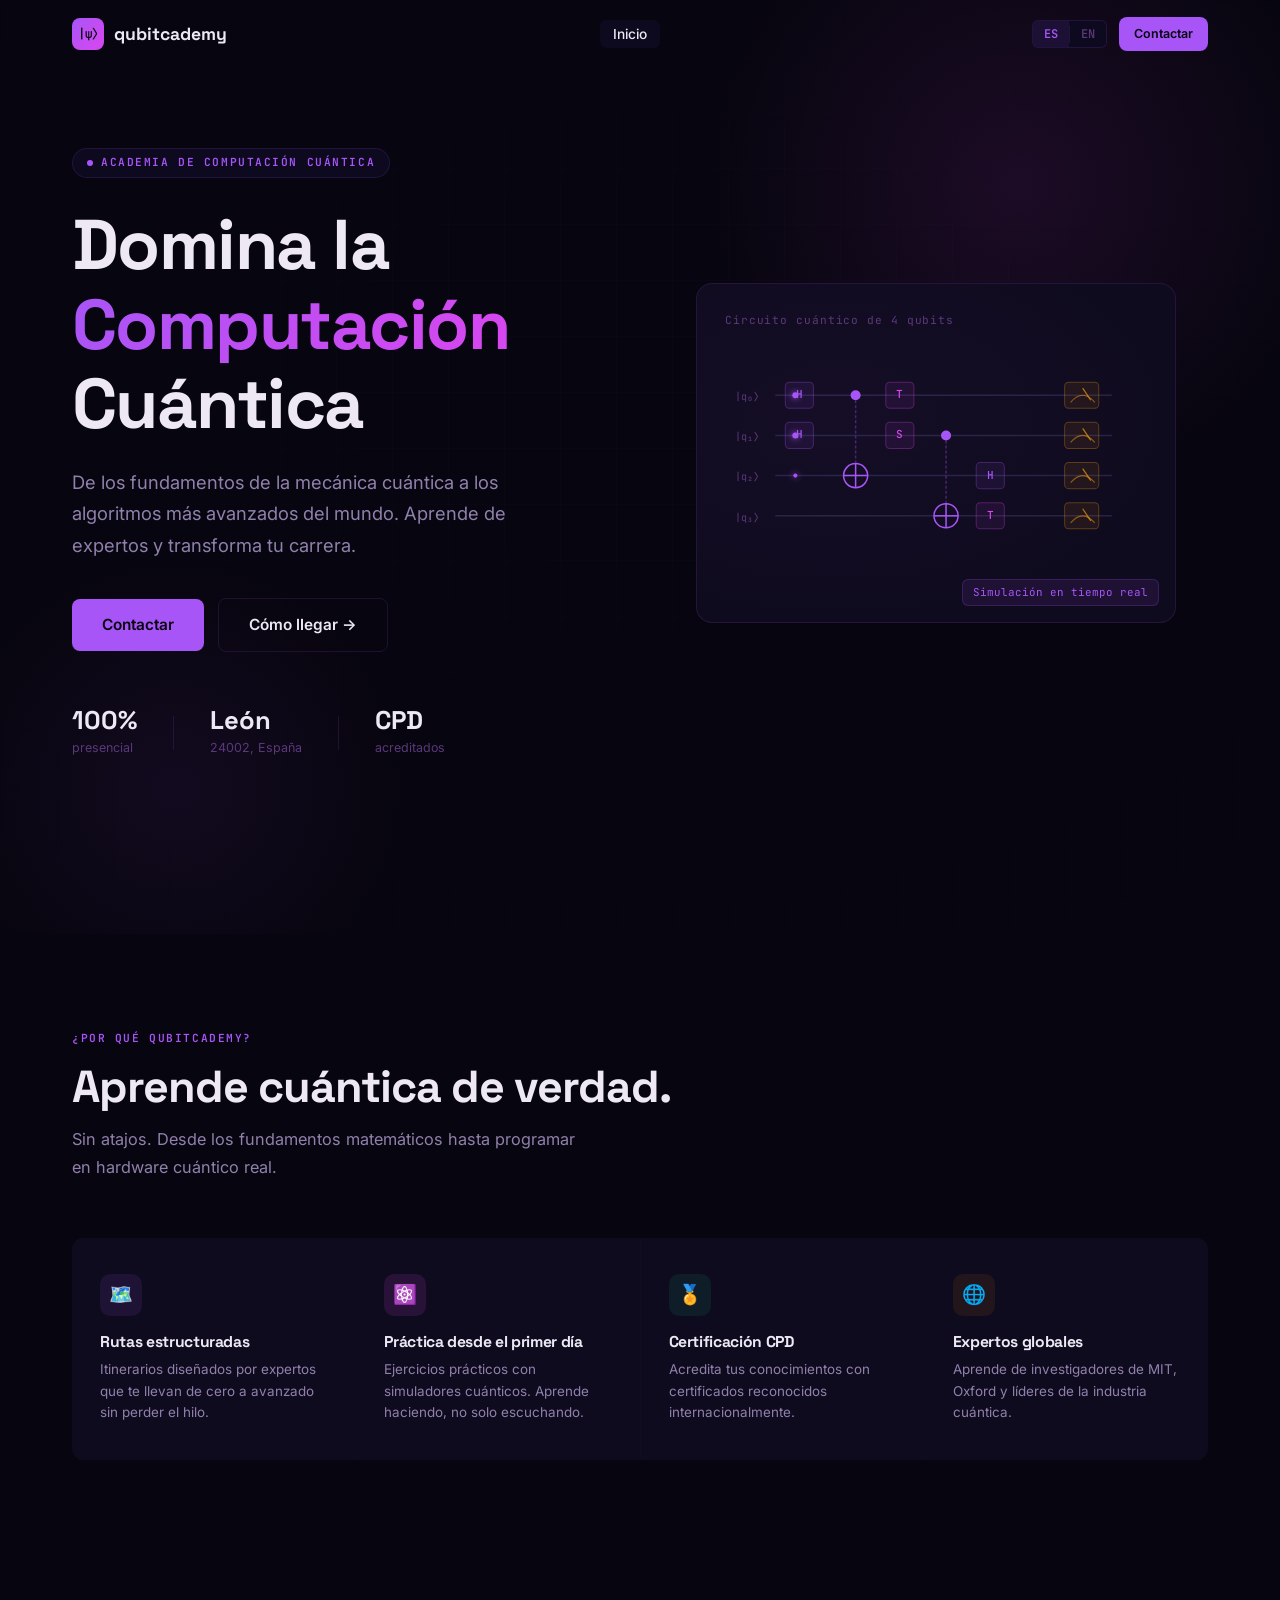
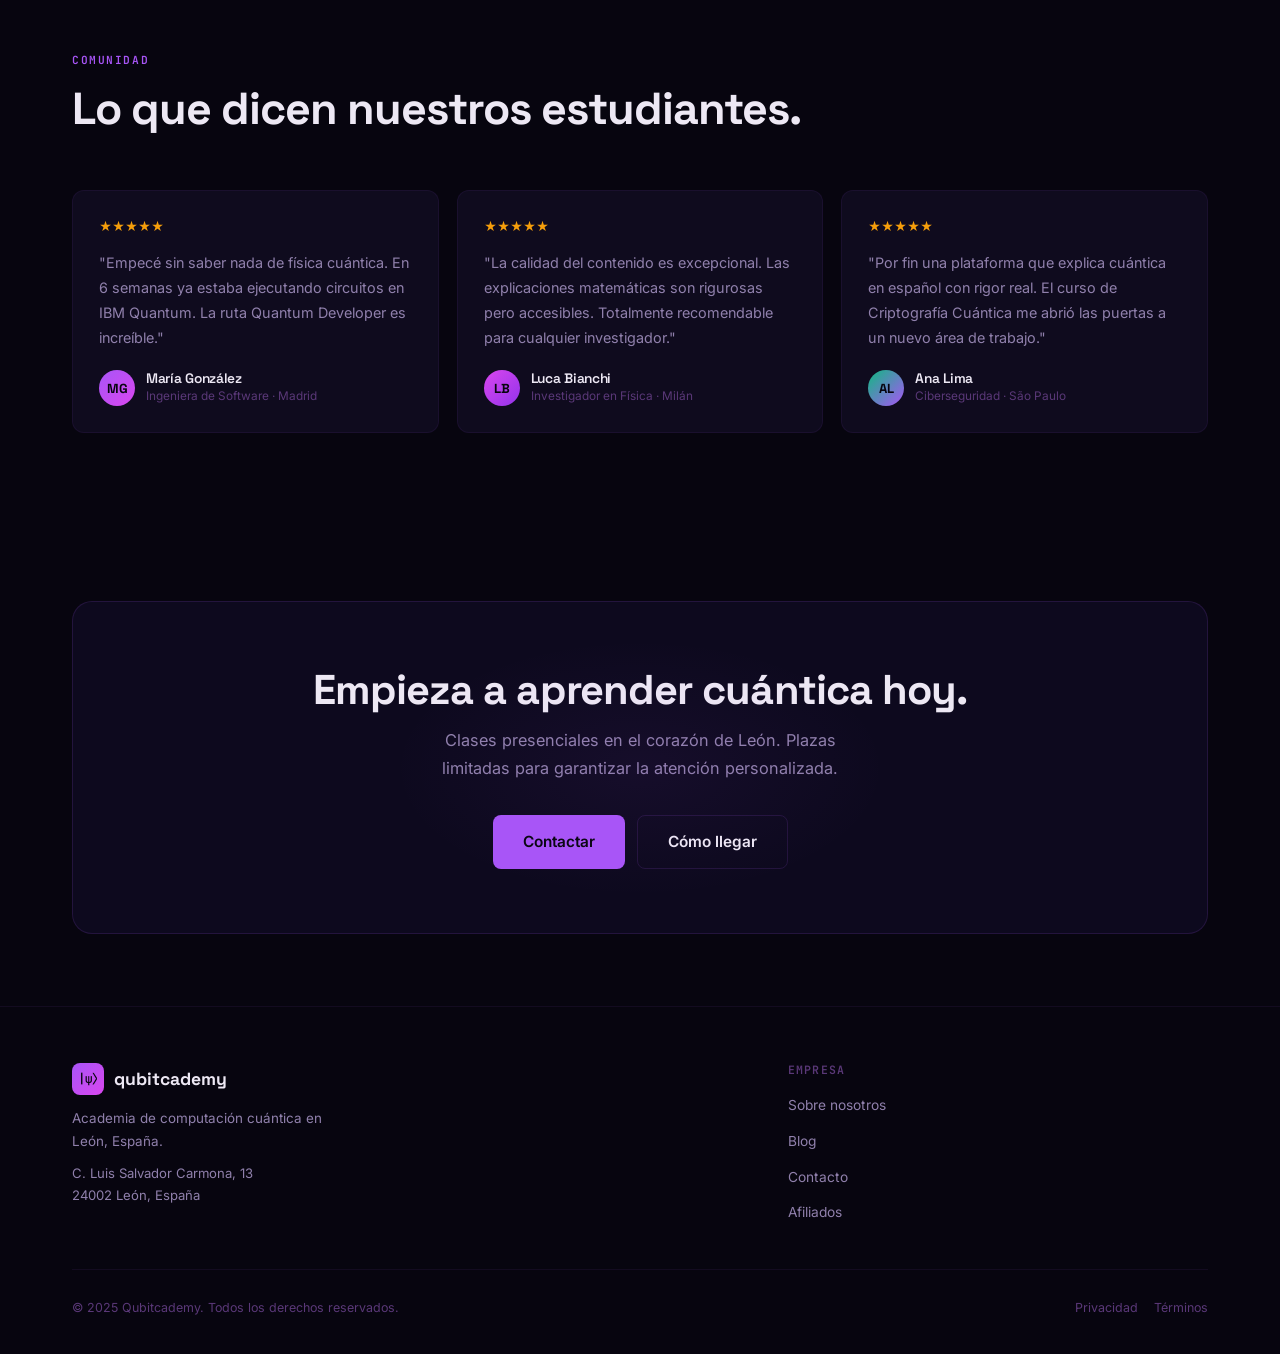
==== commit 3f2689c5: "Rebrand color scheme from blue/cyan to purple/fuchsia" ====
--- a/index.html
+++ b/index.html
@@ -122,11 +122,11 @@
 
               <!-- q0: H gate -->
               <rect x="60" y="37" width="28" height="26" rx="4" class="qgate qgate-h"/>
-              <text x="74" y="50" class="qgate-text" fill="#00d4ff">H</text>
+              <text x="74" y="50" class="qgate-text" fill="#a855f7">H</text>
 
               <!-- q1: H gate -->
               <rect x="60" y="77" width="28" height="26" rx="4" class="qgate qgate-h"/>
-              <text x="74" y="90" class="qgate-text" fill="#00d4ff">H</text>
+              <text x="74" y="90" class="qgate-text" fill="#a855f7">H</text>
 
               <!-- CNOT q0→q2 -->
               <circle cx="130" cy="50" r="5" class="qctrl"/>
@@ -137,11 +137,11 @@
 
               <!-- T gate on q0 -->
               <rect x="160" y="37" width="28" height="26" rx="4" class="qgate qgate-t"/>
-              <text x="174" y="50" class="qgate-text" fill="#8b5cf6">T</text>
+              <text x="174" y="50" class="qgate-text" fill="#d946ef">T</text>
 
               <!-- S gate on q1 -->
               <rect x="160" y="77" width="28" height="26" rx="4" class="qgate qgate-t"/>
-              <text x="174" y="90" class="qgate-text" fill="#8b5cf6">S</text>
+              <text x="174" y="90" class="qgate-text" fill="#d946ef">S</text>
 
               <!-- CNOT q1→q3 -->
               <circle cx="220" cy="90" r="5" class="qctrl"/>
@@ -152,11 +152,11 @@
 
               <!-- H gate on q2 -->
               <rect x="250" y="117" width="28" height="26" rx="4" class="qgate qgate-h"/>
-              <text x="264" y="130" class="qgate-text" fill="#00d4ff">H</text>
+              <text x="264" y="130" class="qgate-text" fill="#a855f7">H</text>
 
               <!-- T gate on q3 -->
               <rect x="250" y="157" width="28" height="26" rx="4" class="qgate qgate-t"/>
-              <text x="264" y="170" class="qgate-text" fill="#8b5cf6">T</text>
+              <text x="264" y="170" class="qgate-text" fill="#d946ef">T</text>
 
               <!-- Measurement gates -->
               <rect x="338" y="37" width="34" height="26" rx="4" class="qgate qgate-m"/>
--- a/css/style.css
+++ b/css/style.css
@@ -10,26 +10,26 @@
 
 /* ── Design Tokens ──────────────────────────────────────────────── */
 :root {
-  --bg:          #06060f;
-  --bg-2:        #0b0b1c;
-  --bg-3:        #131328;
-  --bg-card:     #0d0d1f;
-  --border:      rgba(130, 130, 220, 0.07);
-  --border-md:   rgba(130, 130, 220, 0.14);
-  --border-hi:   rgba(0, 212, 255, 0.35);
-
-  --cyan:        #00d4ff;
-  --cyan-dim:    rgba(0, 212, 255, 0.10);
-  --cyan-glow:   rgba(0, 212, 255, 0.08);
-  --violet:      #8b5cf6;
-  --violet-dim:  rgba(139, 92, 246, 0.12);
+  --bg:          #07050f;
+  --bg-2:        #0d091e;
+  --bg-3:        #19112c;
+  --bg-card:     #0f0b1e;
+  --border:      rgba(168, 85, 247, 0.07);
+  --border-md:   rgba(168, 85, 247, 0.14);
+  --border-hi:   rgba(168, 85, 247, 0.35);
+
+  --cyan:        #a855f7;
+  --cyan-dim:    rgba(168, 85, 247, 0.10);
+  --cyan-glow:   rgba(168, 85, 247, 0.08);
+  --violet:      #d946ef;
+  --violet-dim:  rgba(217, 70, 239, 0.12);
   --green:       #10b981;
   --green-dim:   rgba(16, 185, 129, 0.10);
   --amber:       #f59e0b;
 
-  --text:        #e8e8f4;
-  --text-2:      #8080a8;
-  --text-3:      #48487a;
+  --text:        #ede8f4;
+  --text-2:      #9080ac;
+  --text-3:      #5a3878;
 
   --font-h:      'Space Grotesk', -apple-system, sans-serif;
   --font-b:      'Inter', -apple-system, sans-serif;
@@ -78,11 +78,11 @@
   transition: all 0.18s var(--ease); border: none; white-space: nowrap;
 }
 .btn-primary { background: var(--cyan); color: var(--bg); }
-.btn-primary:hover { background: #26daff; transform: translateY(-1px); box-shadow: 0 8px 28px rgba(0,212,255,0.28); }
+.btn-primary:hover { background: #26daff; transform: translateY(-1px); box-shadow: 0 8px 28px rgba(168, 85, 247,0.28); }
 .btn-ghost { background: transparent; color: var(--text); border: 1px solid var(--border-md); }
 .btn-ghost:hover { border-color: var(--border-hi); color: var(--cyan); background: var(--cyan-glow); }
 .btn-violet { background: var(--violet); color: #fff; }
-.btn-violet:hover { background: #a07af7; transform: translateY(-1px); box-shadow: 0 8px 28px rgba(139,92,246,0.3); }
+.btn-violet:hover { background: #a07af7; transform: translateY(-1px); box-shadow: 0 8px 28px rgba(217, 70, 239,0.3); }
 .btn-lg { padding: 14px 30px; font-size: 0.96rem; }
 .btn-sm { padding: 7px 15px; font-size: 0.78rem; }
 
@@ -94,7 +94,7 @@
   border-bottom: 1px solid transparent;
 }
 nav.scrolled {
-  background: rgba(6,6,15,0.88); backdrop-filter: blur(20px);
+  background: rgba(7,5,15,0.90); backdrop-filter: blur(20px);
   -webkit-backdrop-filter: blur(20px); border-bottom-color: var(--border);
 }
 .nav-inner { display: flex; align-items: center; justify-content: space-between; height: var(--nav-h); }
@@ -135,7 +135,7 @@
 .nav-toggle { display: none; background: none; border: none; cursor: pointer; color: var(--text); padding: 4px; }
 .nav-mobile {
   display: none; position: fixed; top: var(--nav-h); left: 0; right: 0;
-  background: rgba(6,6,15,0.97); backdrop-filter: blur(20px);
+  background: rgba(7,5,15,0.97); backdrop-filter: blur(20px);
   border-bottom: 1px solid var(--border); padding: 16px 24px 24px;
   flex-direction: column; gap: 4px;
 }
@@ -162,18 +162,18 @@
 .hero-bg { position: absolute; inset: 0; pointer-events: none; overflow: hidden; }
 .hero-grid {
   position: absolute; inset: 0;
-  background-image: linear-gradient(rgba(0,212,255,0.025) 1px, transparent 1px),
-                    linear-gradient(90deg, rgba(0,212,255,0.025) 1px, transparent 1px);
+  background-image: linear-gradient(rgba(168, 85, 247,0.025) 1px, transparent 1px),
+                    linear-gradient(90deg, rgba(168, 85, 247,0.025) 1px, transparent 1px);
   background-size: 56px 56px;
   mask-image: radial-gradient(ellipse 80% 70% at 50% 40%, black 20%, transparent 100%);
 }
 .hero-glow-top {
   position: absolute; top: -15%; right: -5%; width: 650px; height: 650px;
-  background: radial-gradient(circle, rgba(139,92,246,0.1) 0%, transparent 68%);
+  background: radial-gradient(circle, rgba(217, 70, 239,0.1) 0%, transparent 68%);
 }
 .hero-glow-bot {
   position: absolute; bottom: -10%; left: -5%; width: 480px; height: 480px;
-  background: radial-gradient(circle, rgba(0,212,255,0.07) 0%, transparent 68%);
+  background: radial-gradient(circle, rgba(168, 85, 247,0.07) 0%, transparent 68%);
 }
 .hero-inner { display: grid; grid-template-columns: 1fr 1fr; gap: 48px; align-items: center; padding: 80px 0; position: relative; z-index: 1; }
 .hero-eyebrow {
@@ -200,7 +200,7 @@
 }
 .qcircuit-wrap::before {
   content: ''; position: absolute; inset: 0;
-  background: radial-gradient(ellipse 70% 60% at 30% 40%, rgba(0,212,255,0.04) 0%, transparent 100%);
+  background: radial-gradient(ellipse 70% 60% at 30% 40%, rgba(168, 85, 247,0.04) 0%, transparent 100%);
 }
 .qcircuit-label {
   font-family: var(--font-m); font-size: 0.7rem; color: var(--text-3);
@@ -213,14 +213,14 @@
   fill: var(--bg-3); stroke: rgba(130,130,220,0.25); stroke-width: 1;
   rx: 4; ry: 4;
 }
-.qgate-h { fill: rgba(0,212,255,0.08); stroke: rgba(0,212,255,0.3); }
-.qgate-t { fill: rgba(139,92,246,0.08); stroke: rgba(139,92,246,0.3); }
+.qgate-h { fill: rgba(168, 85, 247,0.08); stroke: rgba(168, 85, 247,0.3); }
+.qgate-t { fill: rgba(217, 70, 239,0.08); stroke: rgba(217, 70, 239,0.3); }
 .qgate-cx { fill: rgba(16,185,129,0.08); stroke: rgba(16,185,129,0.3); }
 .qgate-m { fill: rgba(245,158,11,0.08); stroke: rgba(245,158,11,0.3); }
 .qgate-text { font-family: var(--font-m); font-size: 11px; font-weight: 500; text-anchor: middle; dominant-baseline: middle; }
 .qlabel { font-family: var(--font-m); font-size: 10px; fill: var(--text-3); dominant-baseline: middle; }
 .qctrl { fill: var(--cyan); }
-.qctrl-line { stroke: rgba(0,212,255,0.35); stroke-width: 1.5; stroke-dasharray: 3 2; }
+.qctrl-line { stroke: rgba(168, 85, 247,0.35); stroke-width: 1.5; stroke-dasharray: 3 2; }
 .qtarget { fill: none; stroke: var(--cyan); stroke-width: 1.5; }
 .qtarget-cross { stroke: var(--cyan); stroke-width: 1.5; }
 .qmeas-arc { fill: none; stroke: rgba(245,158,11,0.5); stroke-width: 1.2; }
@@ -236,7 +236,7 @@
 
 .qcircuit-badge {
   position: absolute; bottom: 16px; right: 16px;
-  background: var(--cyan-dim); border: 1px solid rgba(0,212,255,0.2);
+  background: var(--cyan-dim); border: 1px solid rgba(168, 85, 247,0.2);
   border-radius: 6px; padding: 4px 10px;
   font-family: var(--font-m); font-size: 0.68rem; color: var(--cyan);
 }
@@ -276,8 +276,8 @@
 .thumb-glow { position: absolute; inset: 0; background: radial-gradient(circle at center, rgba(255,255,255,0.04) 0%, transparent 65%); }
 .lvl-badge { position: absolute; top: 10px; right: 10px; padding: 3px 9px; border-radius: 100px; font-size: 0.68rem; font-weight: 600; font-family: var(--font-m); }
 .lvl-b  { background: rgba(16,185,129,0.14); color: var(--green); border: 1px solid rgba(16,185,129,0.22); }
-.lvl-i  { background: rgba(0,212,255,0.10); color: var(--cyan); border: 1px solid rgba(0,212,255,0.18); }
-.lvl-a  { background: rgba(139,92,246,0.13); color: var(--violet); border: 1px solid rgba(139,92,246,0.22); }
+.lvl-i  { background: rgba(168, 85, 247,0.10); color: var(--cyan); border: 1px solid rgba(168, 85, 247,0.18); }
+.lvl-a  { background: rgba(217, 70, 239,0.13); color: var(--violet); border: 1px solid rgba(217, 70, 239,0.22); }
 .course-body { padding: 18px 20px 20px; }
 .ctag { display: inline-block; font-size: 0.68rem; font-weight: 600; font-family: var(--font-m); color: var(--text-3); background: var(--bg-3); border-radius: 4px; padding: 2px 6px; margin-bottom: 8px; }
 .course-card h3 { font-size: 0.94rem; font-weight: 600; line-height: 1.42; margin-bottom: 10px; }
@@ -309,9 +309,9 @@
 .testi-card blockquote { font-size: 0.9rem; color: var(--text-2); line-height: 1.72; margin-bottom: 20px; font-style: normal; }
 .testi-author { display: flex; align-items: center; gap: 11px; }
 .author-av { width: 36px; height: 36px; border-radius: 50%; display: flex; align-items: center; justify-content: center; font-size: 0.82rem; font-weight: 700; color: var(--bg); font-family: var(--font-h); }
-.av-c { background: linear-gradient(135deg, var(--cyan), #006aff); }
-.av-v { background: linear-gradient(135deg, var(--violet), #dd44ff); }
-.av-g { background: linear-gradient(135deg, var(--green), #44bbff); }
+.av-c { background: linear-gradient(135deg, var(--cyan), var(--violet)); }
+.av-v { background: linear-gradient(135deg, var(--violet), #9333ea); }
+.av-g { background: linear-gradient(135deg, var(--green), var(--cyan)); }
 .testi-author h4 { font-size: 0.86rem; font-weight: 600; }
 .testi-author p  { font-size: 0.74rem; color: var(--text-3); }
 
@@ -324,7 +324,7 @@
 .cta-box::before {
   content: ''; position: absolute; top: 50%; left: 50%; transform: translate(-50%,-50%);
   width: 500px; height: 260px;
-  background: radial-gradient(ellipse, rgba(0,212,255,0.06) 0%, transparent 70%);
+  background: radial-gradient(ellipse, rgba(168, 85, 247,0.06) 0%, transparent 70%);
   pointer-events: none;
 }
 .cta-box h2 { font-size: clamp(1.7rem, 3.5vw, 2.6rem); margin-bottom: 14px; }
@@ -350,7 +350,7 @@
 .page-header p { font-size: 1.05rem; color: var(--text-2); max-width: 480px; line-height: 1.7; }
 .page-header-bg {
   position: absolute; top: 0; right: 0; width: 500px; height: 100%;
-  background: radial-gradient(ellipse 70% 70% at 80% 50%, rgba(139,92,246,0.06) 0%, transparent 70%);
+  background: radial-gradient(ellipse 70% 70% at 80% 50%, rgba(217, 70, 239,0.06) 0%, transparent 70%);
   pointer-events: none;
 }
 
@@ -373,9 +373,9 @@
 .path-card { background: var(--bg-card); border: 1px solid var(--border); border-radius: var(--r); overflow: hidden; margin-bottom: 24px; }
 .path-card-head { padding: 30px 32px; border-bottom: 1px solid var(--border); display: flex; align-items: flex-start; gap: 20px; }
 .path-card-icon { width: 52px; height: 52px; border-radius: 12px; display: flex; align-items: center; justify-content: center; font-size: 1.6rem; flex-shrink: 0; }
-.pci-start { background: linear-gradient(135deg, rgba(16,185,129,0.15), rgba(0,212,255,0.1)); }
-.pci-dev   { background: linear-gradient(135deg, rgba(0,212,255,0.12), rgba(139,92,246,0.1)); }
-.pci-res   { background: linear-gradient(135deg, rgba(139,92,246,0.15), rgba(245,158,11,0.1)); }
+.pci-start { background: linear-gradient(135deg, rgba(16,185,129,0.15), rgba(168, 85, 247,0.1)); }
+.pci-dev   { background: linear-gradient(135deg, rgba(168, 85, 247,0.12), rgba(217, 70, 239,0.1)); }
+.pci-res   { background: linear-gradient(135deg, rgba(217, 70, 239,0.15), rgba(245,158,11,0.1)); }
 .path-card-title h2 { font-size: 1.25rem; margin-bottom: 6px; }
 .path-card-title p  { font-size: 0.86rem; color: var(--text-2); line-height: 1.55; }
 .path-chips { display: flex; gap: 10px; margin-top: 10px; flex-wrap: wrap; }
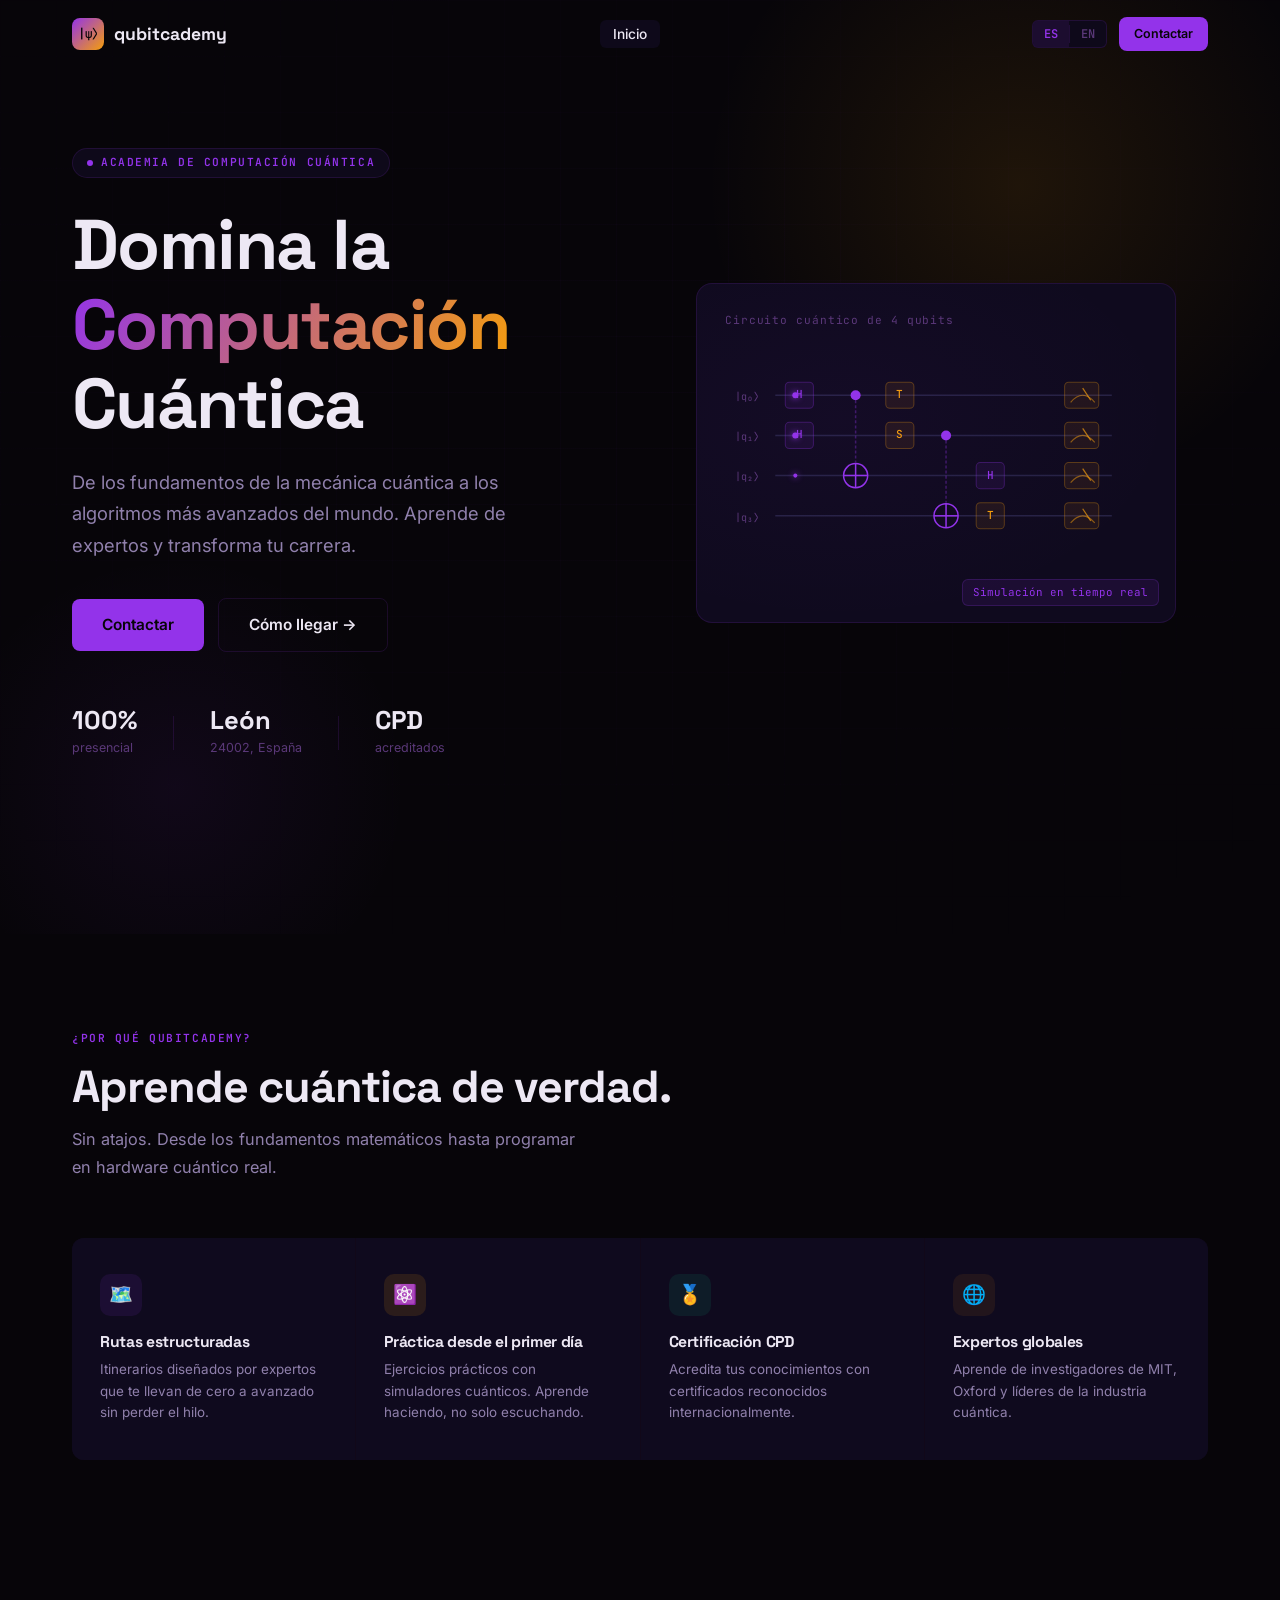
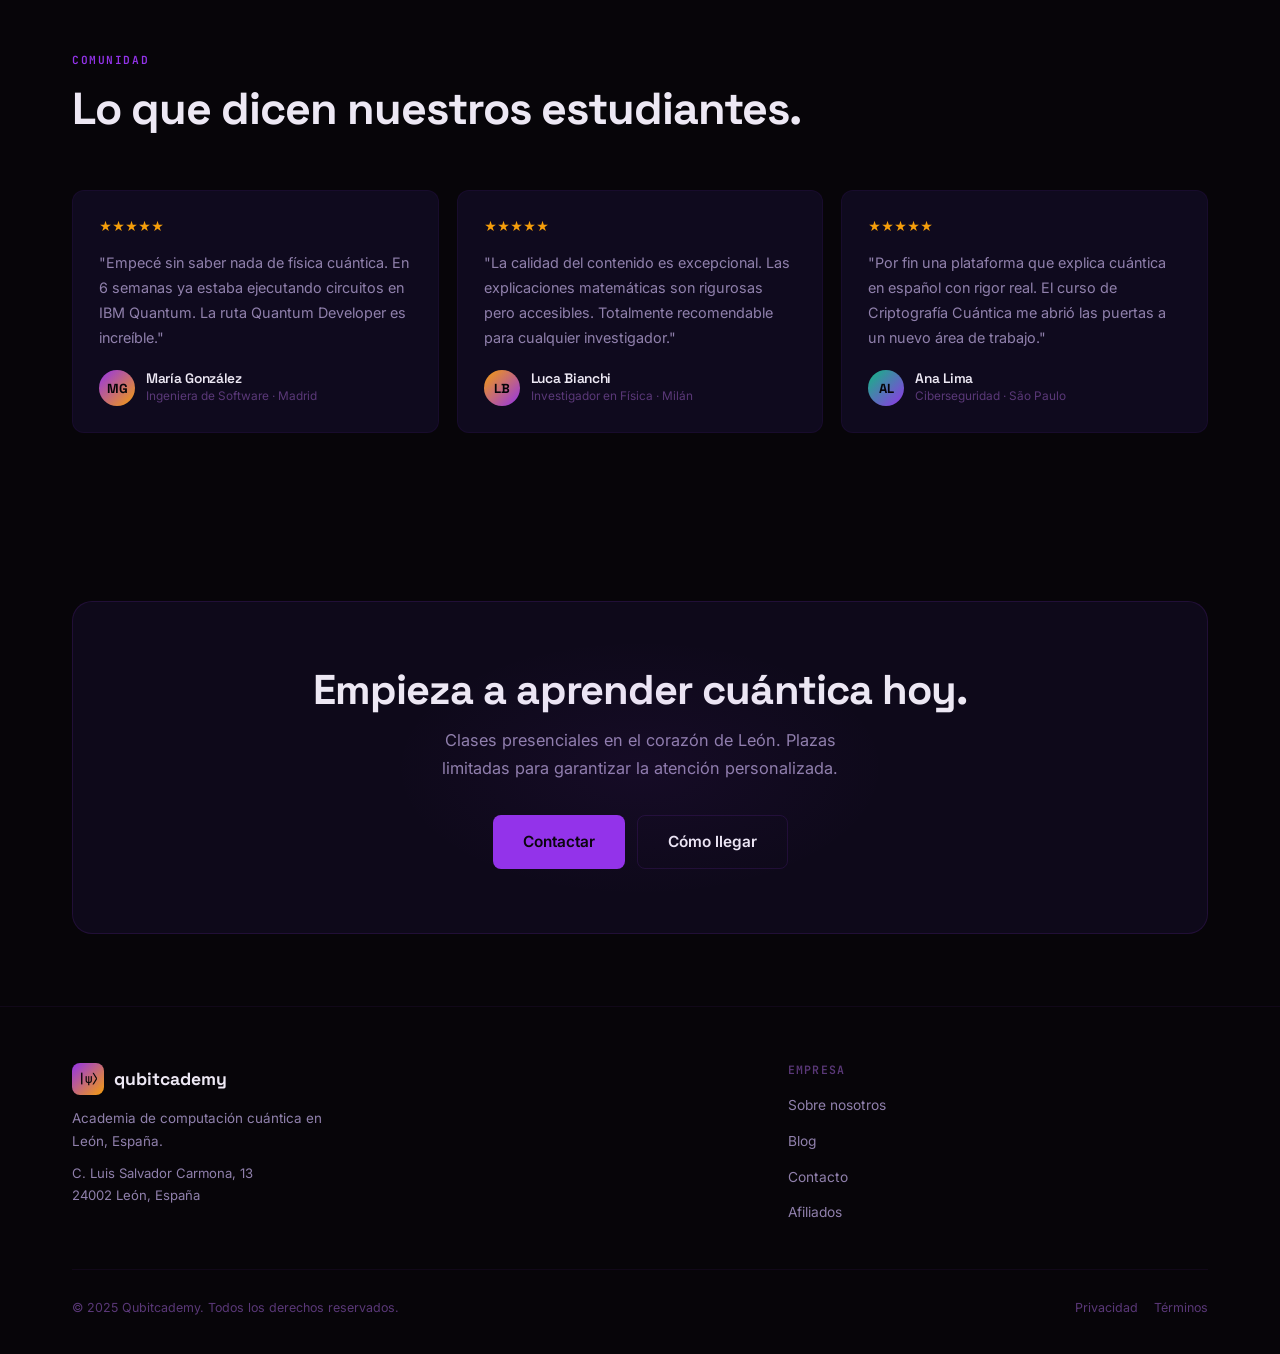
==== commit bcdabe5f: "Apply V5 palette: violet #9333ea + gold #f59e0b" ====
--- a/index.html
+++ b/index.html
@@ -122,11 +122,11 @@
 
               <!-- q0: H gate -->
               <rect x="60" y="37" width="28" height="26" rx="4" class="qgate qgate-h"/>
-              <text x="74" y="50" class="qgate-text" fill="#a855f7">H</text>
+              <text x="74" y="50" class="qgate-text" fill="#9333ea">H</text>
 
               <!-- q1: H gate -->
               <rect x="60" y="77" width="28" height="26" rx="4" class="qgate qgate-h"/>
-              <text x="74" y="90" class="qgate-text" fill="#a855f7">H</text>
+              <text x="74" y="90" class="qgate-text" fill="#9333ea">H</text>
 
               <!-- CNOT q0→q2 -->
               <circle cx="130" cy="50" r="5" class="qctrl"/>
@@ -137,11 +137,11 @@
 
               <!-- T gate on q0 -->
               <rect x="160" y="37" width="28" height="26" rx="4" class="qgate qgate-t"/>
-              <text x="174" y="50" class="qgate-text" fill="#d946ef">T</text>
+              <text x="174" y="50" class="qgate-text" fill="#f59e0b">T</text>
 
               <!-- S gate on q1 -->
               <rect x="160" y="77" width="28" height="26" rx="4" class="qgate qgate-t"/>
-              <text x="174" y="90" class="qgate-text" fill="#d946ef">S</text>
+              <text x="174" y="90" class="qgate-text" fill="#f59e0b">S</text>
 
               <!-- CNOT q1→q3 -->
               <circle cx="220" cy="90" r="5" class="qctrl"/>
@@ -152,11 +152,11 @@
 
               <!-- H gate on q2 -->
               <rect x="250" y="117" width="28" height="26" rx="4" class="qgate qgate-h"/>
-              <text x="264" y="130" class="qgate-text" fill="#a855f7">H</text>
+              <text x="264" y="130" class="qgate-text" fill="#9333ea">H</text>
 
               <!-- T gate on q3 -->
               <rect x="250" y="157" width="28" height="26" rx="4" class="qgate qgate-t"/>
-              <text x="264" y="170" class="qgate-text" fill="#d946ef">T</text>
+              <text x="264" y="170" class="qgate-text" fill="#f59e0b">T</text>
 
               <!-- Measurement gates -->
               <rect x="338" y="37" width="34" height="26" rx="4" class="qgate qgate-m"/>
--- a/css/style.css
+++ b/css/style.css
@@ -10,19 +10,19 @@
 
 /* ── Design Tokens ──────────────────────────────────────────────── */
 :root {
-  --bg:          #07050f;
-  --bg-2:        #0d091e;
-  --bg-3:        #19112c;
-  --bg-card:     #0f0b1e;
-  --border:      rgba(168, 85, 247, 0.07);
-  --border-md:   rgba(168, 85, 247, 0.14);
-  --border-hi:   rgba(168, 85, 247, 0.35);
-
-  --cyan:        #a855f7;
-  --cyan-dim:    rgba(168, 85, 247, 0.10);
-  --cyan-glow:   rgba(168, 85, 247, 0.08);
-  --violet:      #d946ef;
-  --violet-dim:  rgba(217, 70, 239, 0.12);
+  --bg:          #070509;
+  --bg-2:        #0e091a;
+  --bg-3:        #1a1028;
+  --bg-card:     #0f0a1e;
+  --border:      rgba(147, 51, 234, 0.07);
+  --border-md:   rgba(147, 51, 234, 0.14);
+  --border-hi:   rgba(147, 51, 234, 0.35);
+
+  --cyan:        #9333ea;
+  --cyan-dim:    rgba(147, 51, 234, 0.10);
+  --cyan-glow:   rgba(147, 51, 234, 0.08);
+  --violet:      #f59e0b;
+  --violet-dim:  rgba(245, 158, 11, 0.12);
   --green:       #10b981;
   --green-dim:   rgba(16, 185, 129, 0.10);
   --amber:       #f59e0b;
@@ -78,11 +78,11 @@
   transition: all 0.18s var(--ease); border: none; white-space: nowrap;
 }
 .btn-primary { background: var(--cyan); color: var(--bg); }
-.btn-primary:hover { background: #26daff; transform: translateY(-1px); box-shadow: 0 8px 28px rgba(168, 85, 247,0.28); }
+.btn-primary:hover { background: #26daff; transform: translateY(-1px); box-shadow: 0 8px 28px rgba(147, 51, 234,0.28); }
 .btn-ghost { background: transparent; color: var(--text); border: 1px solid var(--border-md); }
 .btn-ghost:hover { border-color: var(--border-hi); color: var(--cyan); background: var(--cyan-glow); }
 .btn-violet { background: var(--violet); color: #fff; }
-.btn-violet:hover { background: #a07af7; transform: translateY(-1px); box-shadow: 0 8px 28px rgba(217, 70, 239,0.3); }
+.btn-violet:hover { background: #a07af7; transform: translateY(-1px); box-shadow: 0 8px 28px rgba(245, 158, 11,0.3); }
 .btn-lg { padding: 14px 30px; font-size: 0.96rem; }
 .btn-sm { padding: 7px 15px; font-size: 0.78rem; }
 
@@ -94,7 +94,7 @@
   border-bottom: 1px solid transparent;
 }
 nav.scrolled {
-  background: rgba(7,5,15,0.90); backdrop-filter: blur(20px);
+  background: rgba(7,5,9,0.90); backdrop-filter: blur(20px);
   -webkit-backdrop-filter: blur(20px); border-bottom-color: var(--border);
 }
 .nav-inner { display: flex; align-items: center; justify-content: space-between; height: var(--nav-h); }
@@ -135,7 +135,7 @@
 .nav-toggle { display: none; background: none; border: none; cursor: pointer; color: var(--text); padding: 4px; }
 .nav-mobile {
   display: none; position: fixed; top: var(--nav-h); left: 0; right: 0;
-  background: rgba(7,5,15,0.97); backdrop-filter: blur(20px);
+  background: rgba(7,5,9,0.97); backdrop-filter: blur(20px);
   border-bottom: 1px solid var(--border); padding: 16px 24px 24px;
   flex-direction: column; gap: 4px;
 }
@@ -162,18 +162,18 @@
 .hero-bg { position: absolute; inset: 0; pointer-events: none; overflow: hidden; }
 .hero-grid {
   position: absolute; inset: 0;
-  background-image: linear-gradient(rgba(168, 85, 247,0.025) 1px, transparent 1px),
-                    linear-gradient(90deg, rgba(168, 85, 247,0.025) 1px, transparent 1px);
+  background-image: linear-gradient(rgba(147, 51, 234,0.025) 1px, transparent 1px),
+                    linear-gradient(90deg, rgba(147, 51, 234,0.025) 1px, transparent 1px);
   background-size: 56px 56px;
   mask-image: radial-gradient(ellipse 80% 70% at 50% 40%, black 20%, transparent 100%);
 }
 .hero-glow-top {
   position: absolute; top: -15%; right: -5%; width: 650px; height: 650px;
-  background: radial-gradient(circle, rgba(217, 70, 239,0.1) 0%, transparent 68%);
+  background: radial-gradient(circle, rgba(245, 158, 11,0.1) 0%, transparent 68%);
 }
 .hero-glow-bot {
   position: absolute; bottom: -10%; left: -5%; width: 480px; height: 480px;
-  background: radial-gradient(circle, rgba(168, 85, 247,0.07) 0%, transparent 68%);
+  background: radial-gradient(circle, rgba(147, 51, 234,0.07) 0%, transparent 68%);
 }
 .hero-inner { display: grid; grid-template-columns: 1fr 1fr; gap: 48px; align-items: center; padding: 80px 0; position: relative; z-index: 1; }
 .hero-eyebrow {
@@ -200,7 +200,7 @@
 }
 .qcircuit-wrap::before {
   content: ''; position: absolute; inset: 0;
-  background: radial-gradient(ellipse 70% 60% at 30% 40%, rgba(168, 85, 247,0.04) 0%, transparent 100%);
+  background: radial-gradient(ellipse 70% 60% at 30% 40%, rgba(147, 51, 234,0.04) 0%, transparent 100%);
 }
 .qcircuit-label {
   font-family: var(--font-m); font-size: 0.7rem; color: var(--text-3);
@@ -213,14 +213,14 @@
   fill: var(--bg-3); stroke: rgba(130,130,220,0.25); stroke-width: 1;
   rx: 4; ry: 4;
 }
-.qgate-h { fill: rgba(168, 85, 247,0.08); stroke: rgba(168, 85, 247,0.3); }
-.qgate-t { fill: rgba(217, 70, 239,0.08); stroke: rgba(217, 70, 239,0.3); }
+.qgate-h { fill: rgba(147, 51, 234,0.08); stroke: rgba(147, 51, 234,0.3); }
+.qgate-t { fill: rgba(245, 158, 11,0.08); stroke: rgba(245, 158, 11,0.3); }
 .qgate-cx { fill: rgba(16,185,129,0.08); stroke: rgba(16,185,129,0.3); }
 .qgate-m { fill: rgba(245,158,11,0.08); stroke: rgba(245,158,11,0.3); }
 .qgate-text { font-family: var(--font-m); font-size: 11px; font-weight: 500; text-anchor: middle; dominant-baseline: middle; }
 .qlabel { font-family: var(--font-m); font-size: 10px; fill: var(--text-3); dominant-baseline: middle; }
 .qctrl { fill: var(--cyan); }
-.qctrl-line { stroke: rgba(168, 85, 247,0.35); stroke-width: 1.5; stroke-dasharray: 3 2; }
+.qctrl-line { stroke: rgba(147, 51, 234,0.35); stroke-width: 1.5; stroke-dasharray: 3 2; }
 .qtarget { fill: none; stroke: var(--cyan); stroke-width: 1.5; }
 .qtarget-cross { stroke: var(--cyan); stroke-width: 1.5; }
 .qmeas-arc { fill: none; stroke: rgba(245,158,11,0.5); stroke-width: 1.2; }
@@ -236,7 +236,7 @@
 
 .qcircuit-badge {
   position: absolute; bottom: 16px; right: 16px;
-  background: var(--cyan-dim); border: 1px solid rgba(168, 85, 247,0.2);
+  background: var(--cyan-dim); border: 1px solid rgba(147, 51, 234,0.2);
   border-radius: 6px; padding: 4px 10px;
   font-family: var(--font-m); font-size: 0.68rem; color: var(--cyan);
 }
@@ -276,8 +276,8 @@
 .thumb-glow { position: absolute; inset: 0; background: radial-gradient(circle at center, rgba(255,255,255,0.04) 0%, transparent 65%); }
 .lvl-badge { position: absolute; top: 10px; right: 10px; padding: 3px 9px; border-radius: 100px; font-size: 0.68rem; font-weight: 600; font-family: var(--font-m); }
 .lvl-b  { background: rgba(16,185,129,0.14); color: var(--green); border: 1px solid rgba(16,185,129,0.22); }
-.lvl-i  { background: rgba(168, 85, 247,0.10); color: var(--cyan); border: 1px solid rgba(168, 85, 247,0.18); }
-.lvl-a  { background: rgba(217, 70, 239,0.13); color: var(--violet); border: 1px solid rgba(217, 70, 239,0.22); }
+.lvl-i  { background: rgba(147, 51, 234,0.10); color: var(--cyan); border: 1px solid rgba(147, 51, 234,0.18); }
+.lvl-a  { background: rgba(245, 158, 11,0.13); color: var(--violet); border: 1px solid rgba(245, 158, 11,0.22); }
 .course-body { padding: 18px 20px 20px; }
 .ctag { display: inline-block; font-size: 0.68rem; font-weight: 600; font-family: var(--font-m); color: var(--text-3); background: var(--bg-3); border-radius: 4px; padding: 2px 6px; margin-bottom: 8px; }
 .course-card h3 { font-size: 0.94rem; font-weight: 600; line-height: 1.42; margin-bottom: 10px; }
@@ -324,7 +324,7 @@
 .cta-box::before {
   content: ''; position: absolute; top: 50%; left: 50%; transform: translate(-50%,-50%);
   width: 500px; height: 260px;
-  background: radial-gradient(ellipse, rgba(168, 85, 247,0.06) 0%, transparent 70%);
+  background: radial-gradient(ellipse, rgba(147, 51, 234,0.06) 0%, transparent 70%);
   pointer-events: none;
 }
 .cta-box h2 { font-size: clamp(1.7rem, 3.5vw, 2.6rem); margin-bottom: 14px; }
@@ -350,7 +350,7 @@
 .page-header p { font-size: 1.05rem; color: var(--text-2); max-width: 480px; line-height: 1.7; }
 .page-header-bg {
   position: absolute; top: 0; right: 0; width: 500px; height: 100%;
-  background: radial-gradient(ellipse 70% 70% at 80% 50%, rgba(217, 70, 239,0.06) 0%, transparent 70%);
+  background: radial-gradient(ellipse 70% 70% at 80% 50%, rgba(245, 158, 11,0.06) 0%, transparent 70%);
   pointer-events: none;
 }
 
@@ -373,9 +373,9 @@
 .path-card { background: var(--bg-card); border: 1px solid var(--border); border-radius: var(--r); overflow: hidden; margin-bottom: 24px; }
 .path-card-head { padding: 30px 32px; border-bottom: 1px solid var(--border); display: flex; align-items: flex-start; gap: 20px; }
 .path-card-icon { width: 52px; height: 52px; border-radius: 12px; display: flex; align-items: center; justify-content: center; font-size: 1.6rem; flex-shrink: 0; }
-.pci-start { background: linear-gradient(135deg, rgba(16,185,129,0.15), rgba(168, 85, 247,0.1)); }
-.pci-dev   { background: linear-gradient(135deg, rgba(168, 85, 247,0.12), rgba(217, 70, 239,0.1)); }
-.pci-res   { background: linear-gradient(135deg, rgba(217, 70, 239,0.15), rgba(245,158,11,0.1)); }
+.pci-start { background: linear-gradient(135deg, rgba(16,185,129,0.15), rgba(147, 51, 234,0.1)); }
+.pci-dev   { background: linear-gradient(135deg, rgba(147, 51, 234,0.12), rgba(245, 158, 11,0.1)); }
+.pci-res   { background: linear-gradient(135deg, rgba(245, 158, 11,0.15), rgba(245,158,11,0.1)); }
 .path-card-title h2 { font-size: 1.25rem; margin-bottom: 6px; }
 .path-card-title p  { font-size: 0.86rem; color: var(--text-2); line-height: 1.55; }
 .path-chips { display: flex; gap: 10px; margin-top: 10px; flex-wrap: wrap; }
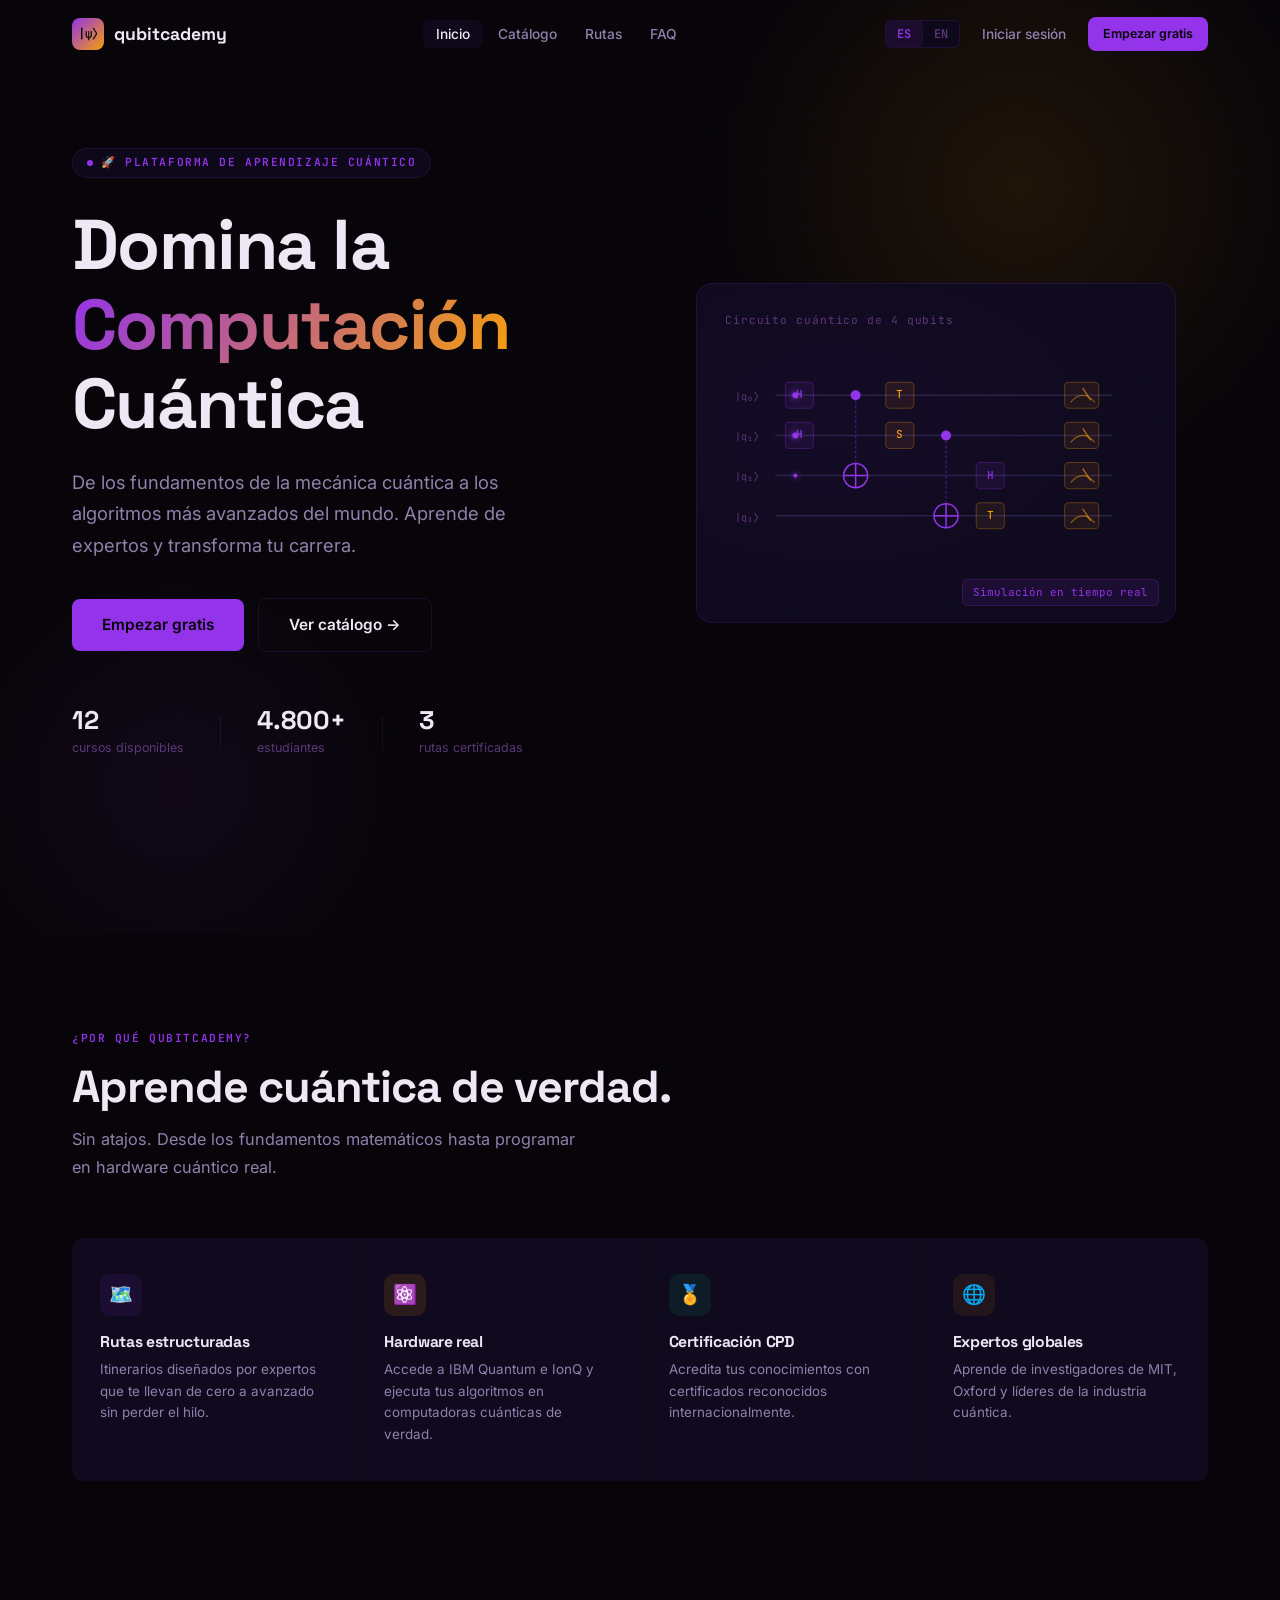
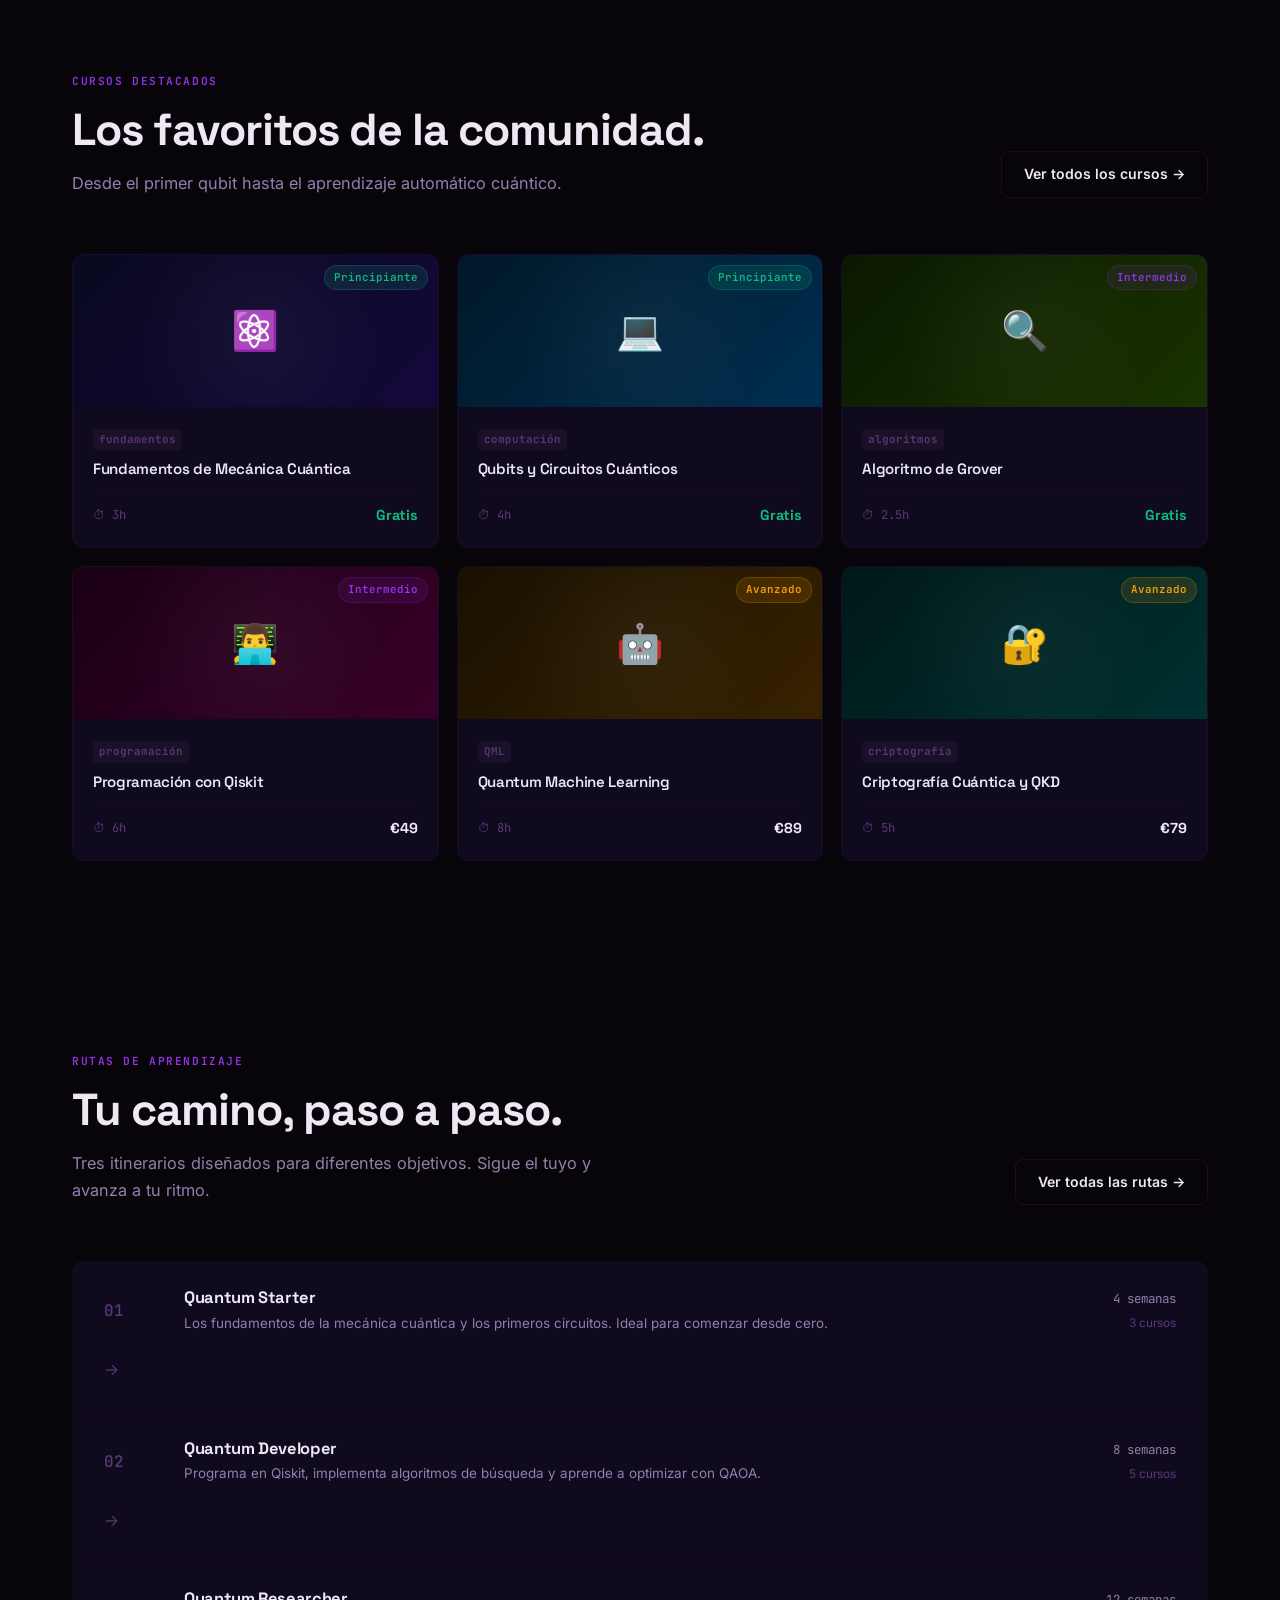
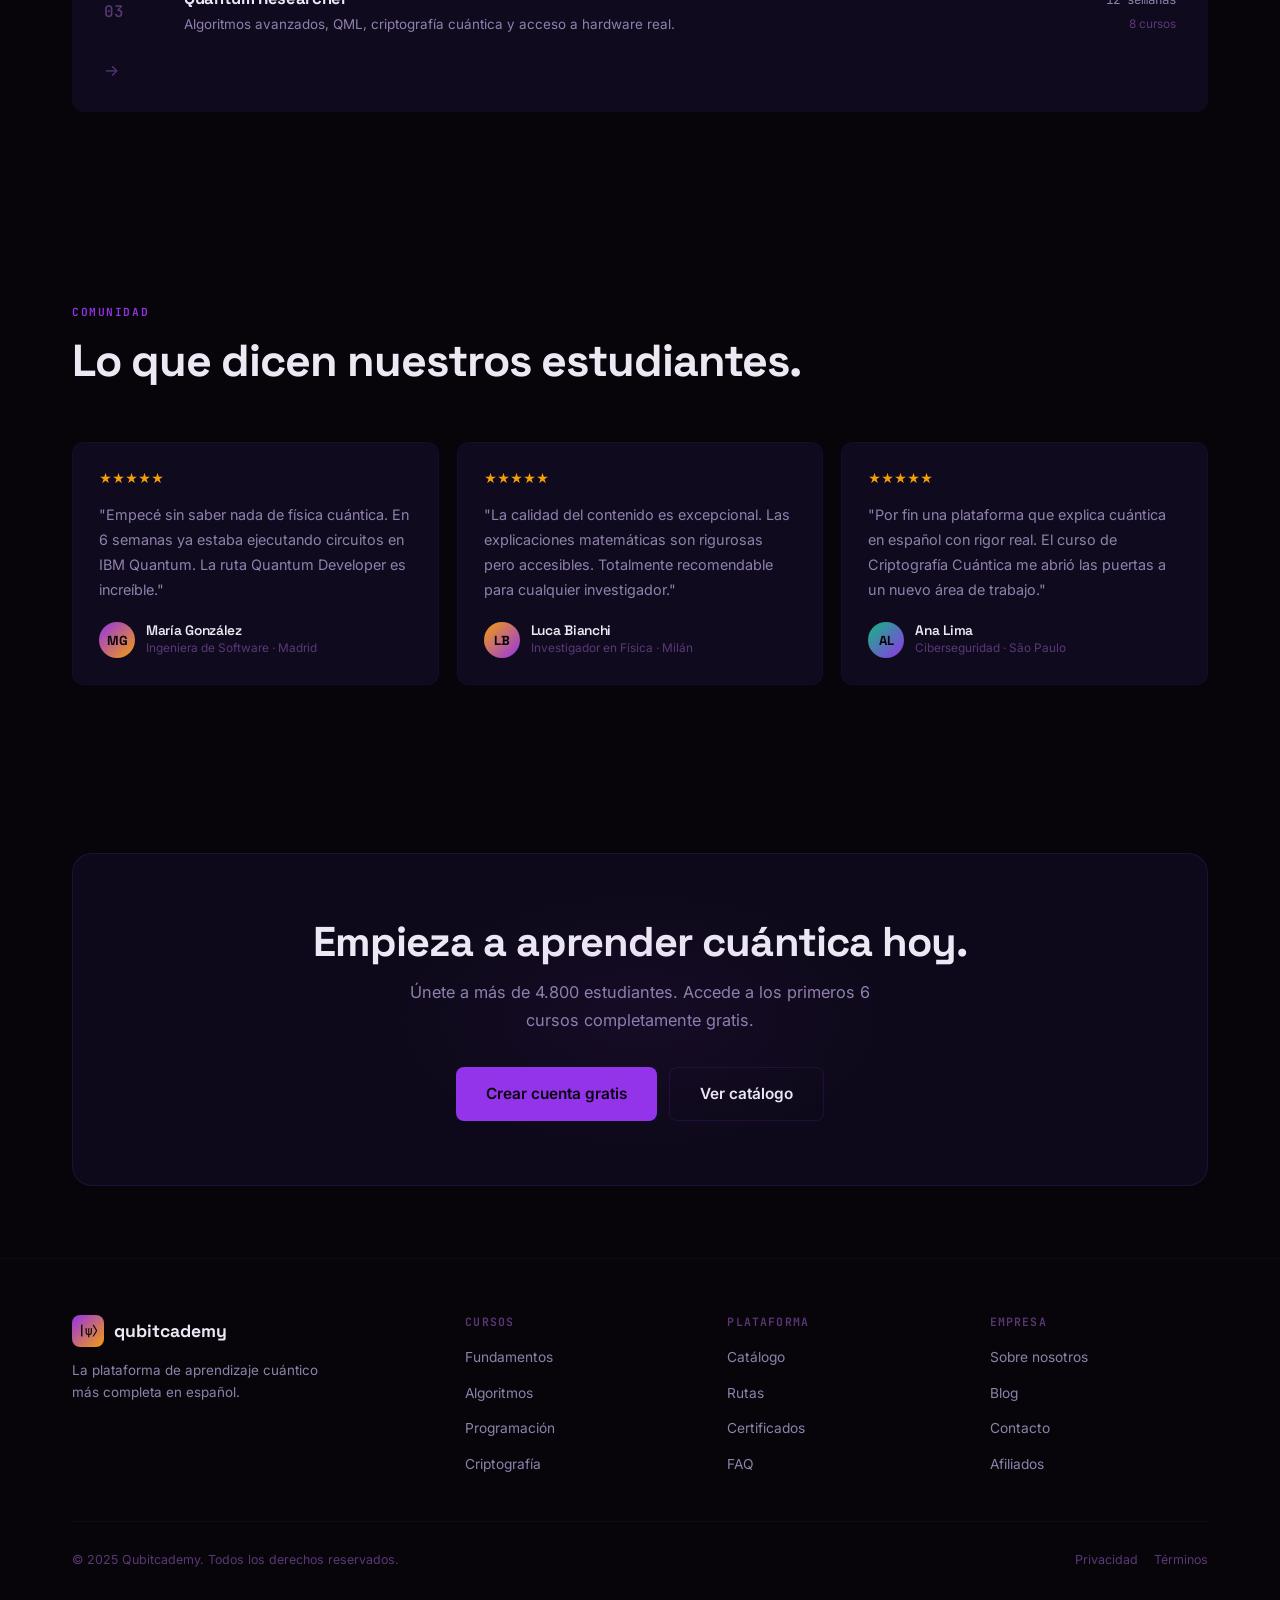
==== commit 47742428: "Restore online academy: translations, hero stats, features, CTA, footer, remove noindex" ====
--- a/index.html
+++ b/index.html
@@ -3,9 +3,9 @@
 <head>
   <meta charset="UTF-8" />
   <meta name="viewport" content="width=device-width, initial-scale=1.0" />
-  <meta name="description" content="Qubitcademy — Academia de computación cuántica en León, España. Aprende de forma presencial con expertos." />
-  <title>Qubitcademy — Academia de Computación Cuántica en León</title>
-  <link rel="icon" type="image/svg+xml" href="data:image/svg+xml,<svg xmlns='http://www.w3.org/2000/svg' viewBox='0 0 32 32'><rect width='32' height='32' rx='8' fill='%2300d4ff'/><text x='50%' y='55%' text-anchor='middle' dominant-baseline='middle' font-family='monospace' font-size='14' font-weight='600' fill='%2306060f'>Q</text></svg>" />
+  <meta name="description" content="Qubitcademy — La plataforma de aprendizaje cuántico online más completa. Aprende computación cuántica desde cero hasta algoritmos avanzados." />
+  <title>Qubitcademy — Aprende Computación Cuántica Online</title>
+  <link rel="icon" type="image/svg+xml" href="data:image/svg+xml,<svg xmlns='http://www.w3.org/2000/svg' viewBox='0 0 32 32'><rect width='32' height='32' rx='8' fill='%239333ea'/><text x='50%' y='55%' text-anchor='middle' dominant-baseline='middle' font-family='monospace' font-size='14' font-weight='600' fill='%23fff'>Q</text></svg>" />
   <link rel="stylesheet" href="css/style.css" />
 </head>
 <body>
@@ -21,6 +21,9 @@
 
       <ul class="nav-links">
         <li><a href="index.html" class="active" data-i18n="nav.home">Inicio</a></li>
+        <li><a href="catalogue.html" data-i18n="nav.catalogue">Catálogo</a></li>
+        <li><a href="paths.html" data-i18n="nav.paths">Rutas</a></li>
+        <li><a href="faq.html" data-i18n="nav.faq">FAQ</a></li>
       </ul>
 
       <div class="nav-right">
@@ -29,7 +32,8 @@
           <div class="lang-sep"></div>
           <button class="lang-btn" data-lang="en">EN</button>
         </div>
-        <a href="#" class="btn btn-primary btn-sm" data-i18n="nav.cta">Contactar</a>
+        <a href="#" class="nav-login" data-i18n="nav.login">Iniciar sesión</a>
+        <a href="#" class="btn btn-primary btn-sm" data-i18n="nav.cta">Empezar gratis</a>
       </div>
 
       <button class="nav-toggle" aria-label="Abrir menú" aria-expanded="false">
@@ -44,13 +48,17 @@
 <!-- Mobile nav -->
 <div class="nav-mobile" role="dialog" aria-label="Menú">
   <a href="index.html" data-i18n="nav.home">Inicio</a>
+  <a href="catalogue.html" data-i18n="nav.catalogue">Catálogo</a>
+  <a href="paths.html" data-i18n="nav.paths">Rutas</a>
+  <a href="faq.html" data-i18n="nav.faq">FAQ</a>
   <div class="nav-mobile-lang">
     <button class="lang-btn active" data-lang="es">ES</button>
     <div class="lang-sep"></div>
     <button class="lang-btn" data-lang="en">EN</button>
   </div>
   <div class="nav-mobile-footer">
-    <a href="#" class="btn btn-primary" style="flex:1;justify-content:center;" data-i18n="nav.cta">Contactar</a>
+    <a href="#" class="btn btn-ghost" data-i18n="nav.login">Iniciar sesión</a>
+    <a href="#" class="btn btn-primary" data-i18n="nav.cta">Empezar gratis</a>
   </div>
 </div>
 
@@ -69,7 +77,7 @@
       <div class="hero-text">
         <div class="hero-eyebrow">
           <span class="eyebrow-dot"></span>
-          <span class="label" data-i18n="hero.eyebrow">Academia de Computación Cuántica</span>
+          <span class="label" data-i18n="hero.eyebrow">🚀 Plataforma de Aprendizaje Cuántico</span>
         </div>
         <h1>
           <span data-i18n="hero.h1a">Domina la</span><br>
@@ -81,23 +89,23 @@
           Aprende de expertos y transforma tu carrera.
         </p>
         <div class="hero-actions">
-          <a href="#" class="btn btn-primary btn-lg" data-i18n="hero.cta1">Contactar</a>
-          <a href="https://www.google.com/maps/search/?api=1&query=C.+Luis+Salvador+Carmona+13+Le%C3%B3n" target="_blank" rel="noopener" class="btn btn-ghost btn-lg" data-i18n="hero.cta2">Cómo llegar →</a>
+          <a href="catalogue.html" class="btn btn-primary btn-lg" data-i18n="hero.cta1">Empezar gratis</a>
+          <a href="catalogue.html" class="btn btn-ghost btn-lg" data-i18n="hero.cta2">Ver catálogo →</a>
         </div>
         <div class="hero-stats">
           <div class="hstat-item">
-            <div class="hstat-num" data-i18n="hero.s1n">100%</div>
-            <div class="hstat-lbl" data-i18n="hero.s1l">presencial</div>
+            <div class="hstat-num" data-i18n="hero.s1n">12</div>
+            <div class="hstat-lbl" data-i18n="hero.s1l">cursos disponibles</div>
           </div>
           <div class="hstat-sep"></div>
           <div class="hstat-item">
-            <div class="hstat-num" data-i18n="hero.s2n">León</div>
-            <div class="hstat-lbl" data-i18n="hero.s2l">24002, España</div>
+            <div class="hstat-num" data-i18n="hero.s2n">4.800+</div>
+            <div class="hstat-lbl" data-i18n="hero.s2l">estudiantes</div>
           </div>
           <div class="hstat-sep"></div>
           <div class="hstat-item">
-            <div class="hstat-num" data-i18n="hero.s3n">CPD</div>
-            <div class="hstat-lbl" data-i18n="hero.s3l">acreditados</div>
+            <div class="hstat-num" data-i18n="hero.s3n">3</div>
+            <div class="hstat-lbl" data-i18n="hero.s3l">rutas certificadas</div>
           </div>
         </div>
       </div>
@@ -108,74 +116,56 @@
           <div class="qcircuit-label" data-i18n="hero.circuit">Circuito cuántico de 4 qubits</div>
           <div class="qcircuit">
             <svg viewBox="0 0 420 240" xmlns="http://www.w3.org/2000/svg">
-              <!-- Qubit wire labels -->
               <text x="10" y="52"  class="qlabel">|q₀⟩</text>
               <text x="10" y="92"  class="qlabel">|q₁⟩</text>
               <text x="10" y="132" class="qlabel">|q₂⟩</text>
               <text x="10" y="172" class="qlabel">|q₃⟩</text>
 
-              <!-- Horizontal wires -->
               <line x1="50" y1="50"  x2="385" y2="50"  class="qwire"/>
               <line x1="50" y1="90"  x2="385" y2="90"  class="qwire"/>
               <line x1="50" y1="130" x2="385" y2="130" class="qwire"/>
               <line x1="50" y1="170" x2="385" y2="170" class="qwire"/>
 
-              <!-- q0: H gate -->
               <rect x="60" y="37" width="28" height="26" rx="4" class="qgate qgate-h"/>
               <text x="74" y="50" class="qgate-text" fill="#9333ea">H</text>
-
-              <!-- q1: H gate -->
               <rect x="60" y="77" width="28" height="26" rx="4" class="qgate qgate-h"/>
               <text x="74" y="90" class="qgate-text" fill="#9333ea">H</text>
 
-              <!-- CNOT q0→q2 -->
               <circle cx="130" cy="50" r="5" class="qctrl"/>
               <line x1="130" y1="55" x2="130" y2="117" class="qctrl-line"/>
               <circle cx="130" cy="130" r="12" class="qtarget"/>
               <line x1="118" y1="130" x2="142" y2="130" class="qtarget-cross"/>
               <line x1="130" y1="118" x2="130" y2="142" class="qtarget-cross"/>
 
-              <!-- T gate on q0 -->
               <rect x="160" y="37" width="28" height="26" rx="4" class="qgate qgate-t"/>
               <text x="174" y="50" class="qgate-text" fill="#f59e0b">T</text>
-
-              <!-- S gate on q1 -->
               <rect x="160" y="77" width="28" height="26" rx="4" class="qgate qgate-t"/>
               <text x="174" y="90" class="qgate-text" fill="#f59e0b">S</text>
 
-              <!-- CNOT q1→q3 -->
               <circle cx="220" cy="90" r="5" class="qctrl"/>
               <line x1="220" y1="95" x2="220" y2="157" class="qctrl-line"/>
               <circle cx="220" cy="170" r="12" class="qtarget"/>
               <line x1="208" y1="170" x2="232" y2="170" class="qtarget-cross"/>
               <line x1="220" y1="158" x2="220" y2="182" class="qtarget-cross"/>
 
-              <!-- H gate on q2 -->
               <rect x="250" y="117" width="28" height="26" rx="4" class="qgate qgate-h"/>
               <text x="264" y="130" class="qgate-text" fill="#9333ea">H</text>
-
-              <!-- T gate on q3 -->
               <rect x="250" y="157" width="28" height="26" rx="4" class="qgate qgate-t"/>
               <text x="264" y="170" class="qgate-text" fill="#f59e0b">T</text>
 
-              <!-- Measurement gates -->
               <rect x="338" y="37" width="34" height="26" rx="4" class="qgate qgate-m"/>
               <path d="M344,57 Q356,43 368,57" class="qmeas-arc"/>
               <line x1="356" y1="43" x2="364" y2="55" class="qmeas-needle"/>
-
               <rect x="338" y="77" width="34" height="26" rx="4" class="qgate qgate-m"/>
               <path d="M344,97 Q356,83 368,97" class="qmeas-arc"/>
               <line x1="356" y1="83" x2="364" y2="95" class="qmeas-needle"/>
-
               <rect x="338" y="117" width="34" height="26" rx="4" class="qgate qgate-m"/>
               <path d="M344,137 Q356,123 368,137" class="qmeas-arc"/>
               <line x1="356" y1="123" x2="364" y2="135" class="qmeas-needle"/>
-
               <rect x="338" y="157" width="34" height="26" rx="4" class="qgate qgate-m"/>
               <path d="M344,177 Q356,163 368,177" class="qmeas-arc"/>
               <line x1="356" y1="163" x2="364" y2="175" class="qmeas-needle"/>
 
-              <!-- Animated particles (one per wire) -->
               <circle r="3" cy="50"  class="qparticle qparticle1" cx="70"/>
               <circle r="3" cy="90"  class="qparticle qparticle2" cx="70"/>
               <circle r="2" cy="130" class="qparticle qparticle3" cx="70"/>
@@ -198,7 +188,6 @@
       <h2 data-i18n="feat.h2">Aprende cuántica de verdad.</h2>
       <p data-i18n="feat.p">Sin atajos. Desde los fundamentos matemáticos hasta programar en hardware cuántico real.</p>
     </div>
-
     <div class="features-grid">
       <div class="feat-card">
         <div class="feat-icon fi-c">🗺️</div>
@@ -207,8 +196,8 @@
       </div>
       <div class="feat-card">
         <div class="feat-icon fi-v">⚛️</div>
-        <h3 data-i18n="feat.2h">Práctica desde el primer día</h3>
-        <p data-i18n="feat.2p">Ejercicios prácticos con simuladores cuánticos. Aprende haciendo, no solo escuchando.</p>
+        <h3 data-i18n="feat.2h">Hardware real</h3>
+        <p data-i18n="feat.2p">Accede a IBM Quantum e IonQ y ejecuta tus algoritmos en computadoras cuánticas de verdad.</p>
       </div>
       <div class="feat-card">
         <div class="feat-icon fi-g">🏅</div>
@@ -225,6 +214,175 @@
 </section>
 
 
+<!-- ════════════════════════ FEATURED COURSES ══════════════════════ -->
+<section>
+  <div class="container">
+    <div class="section-header" style="display:flex;justify-content:space-between;align-items:flex-end;flex-wrap:wrap;gap:16px;">
+      <div>
+        <div class="label" data-i18n="courses.label">Cursos destacados</div>
+        <h2 data-i18n="courses.h2">Los favoritos de la comunidad.</h2>
+        <p data-i18n="courses.p">Desde el primer qubit hasta el aprendizaje automático cuántico.</p>
+      </div>
+      <a href="catalogue.html" class="btn btn-ghost" data-i18n="courses.more">Ver todos los cursos →</a>
+    </div>
+
+    <div class="courses-grid">
+
+      <a href="catalogue.html" class="course-card" data-level="beginner" data-topic="fundamentals">
+        <div class="course-thumb th-fund">
+          <div class="thumb-glow"></div>
+          <div class="course-emoji">⚛️</div>
+          <span class="lvl-badge lvl-b" data-i18n="lvl.b">Principiante</span>
+        </div>
+        <div class="course-body">
+          <span class="ctag">fundamentos</span>
+          <h3>Fundamentos de Mecánica Cuántica</h3>
+          <div class="course-foot">
+            <span class="cdur">⏱ 3h</span>
+            <span class="cprice-free" data-i18n="free">Gratis</span>
+          </div>
+        </div>
+      </a>
+
+      <a href="catalogue.html" class="course-card" data-level="beginner" data-topic="computing">
+        <div class="course-thumb th-comp">
+          <div class="thumb-glow"></div>
+          <div class="course-emoji">💻</div>
+          <span class="lvl-badge lvl-b" data-i18n="lvl.b">Principiante</span>
+        </div>
+        <div class="course-body">
+          <span class="ctag">computación</span>
+          <h3>Qubits y Circuitos Cuánticos</h3>
+          <div class="course-foot">
+            <span class="cdur">⏱ 4h</span>
+            <span class="cprice-free" data-i18n="free">Gratis</span>
+          </div>
+        </div>
+      </a>
+
+      <a href="catalogue.html" class="course-card" data-level="intermediate" data-topic="algorithms">
+        <div class="course-thumb th-algo">
+          <div class="thumb-glow"></div>
+          <div class="course-emoji">🔍</div>
+          <span class="lvl-badge lvl-i" data-i18n="lvl.i">Intermedio</span>
+        </div>
+        <div class="course-body">
+          <span class="ctag">algoritmos</span>
+          <h3>Algoritmo de Grover</h3>
+          <div class="course-foot">
+            <span class="cdur">⏱ 2.5h</span>
+            <span class="cprice-free" data-i18n="free">Gratis</span>
+          </div>
+        </div>
+      </a>
+
+      <a href="catalogue.html" class="course-card" data-level="intermediate" data-topic="programming">
+        <div class="course-thumb th-prog">
+          <div class="thumb-glow"></div>
+          <div class="course-emoji">👨‍💻</div>
+          <span class="lvl-badge lvl-i" data-i18n="lvl.i">Intermedio</span>
+        </div>
+        <div class="course-body">
+          <span class="ctag">programación</span>
+          <h3>Programación con Qiskit</h3>
+          <div class="course-foot">
+            <span class="cdur">⏱ 6h</span>
+            <span class="cprice-paid">€49</span>
+          </div>
+        </div>
+      </a>
+
+      <a href="catalogue.html" class="course-card" data-level="advanced" data-topic="qml">
+        <div class="course-thumb th-qml">
+          <div class="thumb-glow"></div>
+          <div class="course-emoji">🤖</div>
+          <span class="lvl-badge lvl-a" data-i18n="lvl.a">Avanzado</span>
+        </div>
+        <div class="course-body">
+          <span class="ctag">QML</span>
+          <h3>Quantum Machine Learning</h3>
+          <div class="course-foot">
+            <span class="cdur">⏱ 8h</span>
+            <span class="cprice-paid">€89</span>
+          </div>
+        </div>
+      </a>
+
+      <a href="catalogue.html" class="course-card" data-level="advanced" data-topic="cryptography">
+        <div class="course-thumb th-cry">
+          <div class="thumb-glow"></div>
+          <div class="course-emoji">🔐</div>
+          <span class="lvl-badge lvl-a" data-i18n="lvl.a">Avanzado</span>
+        </div>
+        <div class="course-body">
+          <span class="ctag">criptografía</span>
+          <h3>Criptografía Cuántica y QKD</h3>
+          <div class="course-foot">
+            <span class="cdur">⏱ 5h</span>
+            <span class="cprice-paid">€79</span>
+          </div>
+        </div>
+      </a>
+
+    </div>
+  </div>
+</section>
+
+
+<!-- ══════════════════════════ PATHS PREVIEW ══════════════════════ -->
+<section>
+  <div class="container">
+    <div class="section-header" style="display:flex;justify-content:space-between;align-items:flex-end;flex-wrap:wrap;gap:16px;">
+      <div>
+        <div class="label" data-i18n="paths.label">Rutas de aprendizaje</div>
+        <h2 data-i18n="paths.h2">Tu camino, paso a paso.</h2>
+        <p data-i18n="paths.p">Tres itinerarios diseñados para diferentes objetivos. Sigue el tuyo y avanza a tu ritmo.</p>
+      </div>
+      <a href="paths.html" class="btn btn-ghost" data-i18n="paths.all">Ver todas las rutas →</a>
+    </div>
+
+    <div class="paths-list">
+      <a href="paths.html" class="path-row">
+        <div class="path-num">01</div>
+        <div class="path-info">
+          <h3 data-i18n="paths.p1h">Quantum Starter</h3>
+          <p data-i18n="paths.p1p">Los fundamentos de la mecánica cuántica y los primeros circuitos. Ideal para comenzar desde cero.</p>
+        </div>
+        <div class="path-meta-r">
+          <span class="path-dur" data-i18n="paths.p1d">4 semanas</span>
+          <span class="path-cnt" data-i18n="paths.p1c">3 cursos</span>
+        </div>
+        <span class="path-arrow">→</span>
+      </a>
+      <a href="paths.html" class="path-row">
+        <div class="path-num">02</div>
+        <div class="path-info">
+          <h3 data-i18n="paths.p2h">Quantum Developer</h3>
+          <p data-i18n="paths.p2p">Programa en Qiskit, implementa algoritmos de búsqueda y aprende a optimizar con QAOA.</p>
+        </div>
+        <div class="path-meta-r">
+          <span class="path-dur" data-i18n="paths.p2d">8 semanas</span>
+          <span class="path-cnt" data-i18n="paths.p2c">5 cursos</span>
+        </div>
+        <span class="path-arrow">→</span>
+      </a>
+      <a href="paths.html" class="path-row">
+        <div class="path-num">03</div>
+        <div class="path-info">
+          <h3 data-i18n="paths.p3h">Quantum Researcher</h3>
+          <p data-i18n="paths.p3p">Algoritmos avanzados, QML, criptografía cuántica y acceso a hardware real.</p>
+        </div>
+        <div class="path-meta-r">
+          <span class="path-dur" data-i18n="paths.p3d">12 semanas</span>
+          <span class="path-cnt" data-i18n="paths.p3c">8 cursos</span>
+        </div>
+        <span class="path-arrow">→</span>
+      </a>
+    </div>
+  </div>
+</section>
+
+
 <!-- ═══════════════════════ TESTIMONIALS ═══════════════════════════ -->
 <section>
   <div class="container">
@@ -235,7 +393,7 @@
     <div class="testi-grid">
       <div class="testi-card">
         <div class="stars">★★★★★</div>
-        <blockquote data-i18n="testi.1q">"Empecé sin saber nada de física cuántica. En 6 semanas ya estaba ejecutando circuitos en IBM Quantum."</blockquote>
+        <blockquote data-i18n="testi.1q">"Empecé sin saber nada de física cuántica. En 6 semanas ya estaba ejecutando circuitos en IBM Quantum. La ruta Quantum Developer es increíble."</blockquote>
         <div class="testi-author">
           <div class="author-av av-c">MG</div>
           <div>
@@ -246,7 +404,7 @@
       </div>
       <div class="testi-card">
         <div class="stars">★★★★★</div>
-        <blockquote data-i18n="testi.2q">"La calidad del contenido es excepcional. Las explicaciones matemáticas son rigurosas pero accesibles."</blockquote>
+        <blockquote data-i18n="testi.2q">"La calidad del contenido es excepcional. Las explicaciones matemáticas son rigurosas pero accesibles. Totalmente recomendable para cualquier investigador."</blockquote>
         <div class="testi-author">
           <div class="author-av av-v">LB</div>
           <div>
@@ -257,7 +415,7 @@
       </div>
       <div class="testi-card">
         <div class="stars">★★★★★</div>
-        <blockquote data-i18n="testi.3q">"Por fin una plataforma que explica cuántica en español con rigor real."</blockquote>
+        <blockquote data-i18n="testi.3q">"Por fin una plataforma que explica cuántica en español con rigor real. El curso de Criptografía Cuántica me abrió las puertas a un nuevo área de trabajo."</blockquote>
         <div class="testi-author">
           <div class="author-av av-g">AL</div>
           <div>
@@ -276,10 +434,10 @@
   <div class="container">
     <div class="cta-box">
       <h2 data-i18n="cta.h2">Empieza a aprender cuántica hoy.</h2>
-      <p data-i18n="cta.p">Clases presenciales en el corazón de León. Plazas limitadas para garantizar la atención personalizada.</p>
+      <p data-i18n="cta.p">Únete a más de 4.800 estudiantes. Accede a los primeros 6 cursos completamente gratis.</p>
       <div class="cta-acts">
-        <a href="#" class="btn btn-primary btn-lg" data-i18n="cta.btn1">Contactar</a>
-        <a href="https://www.google.com/maps/search/?api=1&query=C.+Luis+Salvador+Carmona+13+Le%C3%B3n" target="_blank" rel="noopener" class="btn btn-ghost btn-lg" data-i18n="cta.btn2">Cómo llegar</a>
+        <a href="#" class="btn btn-primary btn-lg" data-i18n="cta.btn1">Crear cuenta gratis</a>
+        <a href="catalogue.html" class="btn btn-ghost btn-lg" data-i18n="cta.btn2">Ver catálogo</a>
       </div>
     </div>
   </div>
@@ -289,24 +447,38 @@
 <!-- ══════════════════════════ FOOTER ══════════════════════════════ -->
 <footer>
   <div class="container">
-    <div class="footer-grid" style="grid-template-columns:1.6fr 1fr;">
+    <div class="footer-grid">
       <div class="footer-brand">
         <a href="index.html" class="nav-logo">
           <div class="nav-logo-mark">|ψ⟩</div>
           <span>qubitcademy</span>
         </a>
-        <p data-i18n="ft.desc">Academia de computación cuántica en León, España.</p>
-        <address style="font-size:0.82rem;color:var(--text-2);font-style:normal;margin-top:10px;line-height:1.7;">
-          C. Luis Salvador Carmona, 13<br>
-          24002 León, España
-        </address>
+        <p data-i18n="ft.desc">La plataforma de aprendizaje cuántico más completa en español.</p>
+      </div>
+      <div class="footer-col">
+        <h4 data-i18n="ft.col1">Cursos</h4>
+        <ul>
+          <li><a href="catalogue.html" data-i18n="ft.1a">Fundamentos</a></li>
+          <li><a href="catalogue.html" data-i18n="ft.1b">Algoritmos</a></li>
+          <li><a href="catalogue.html" data-i18n="ft.1c">Programación</a></li>
+          <li><a href="catalogue.html" data-i18n="ft.1d">Criptografía</a></li>
+        </ul>
+      </div>
+      <div class="footer-col">
+        <h4 data-i18n="ft.col2">Plataforma</h4>
+        <ul>
+          <li><a href="catalogue.html" data-i18n="ft.2a">Catálogo</a></li>
+          <li><a href="paths.html" data-i18n="ft.2b">Rutas</a></li>
+          <li><a href="#" data-i18n="ft.2c">Certificados</a></li>
+          <li><a href="faq.html" data-i18n="ft.2d">FAQ</a></li>
+        </ul>
       </div>
       <div class="footer-col">
         <h4 data-i18n="ft.col3">Empresa</h4>
         <ul>
           <li><a href="#" data-i18n="ft.3a">Sobre nosotros</a></li>
           <li><a href="#" data-i18n="ft.3b">Blog</a></li>
-          <li><a href="#" data-i18n="ft.3c">Contacto</a></li>
+          <li><a href="faq.html" data-i18n="ft.3c">Contacto</a></li>
           <li><a href="#" data-i18n="ft.3d">Afiliados</a></li>
         </ul>
       </div>
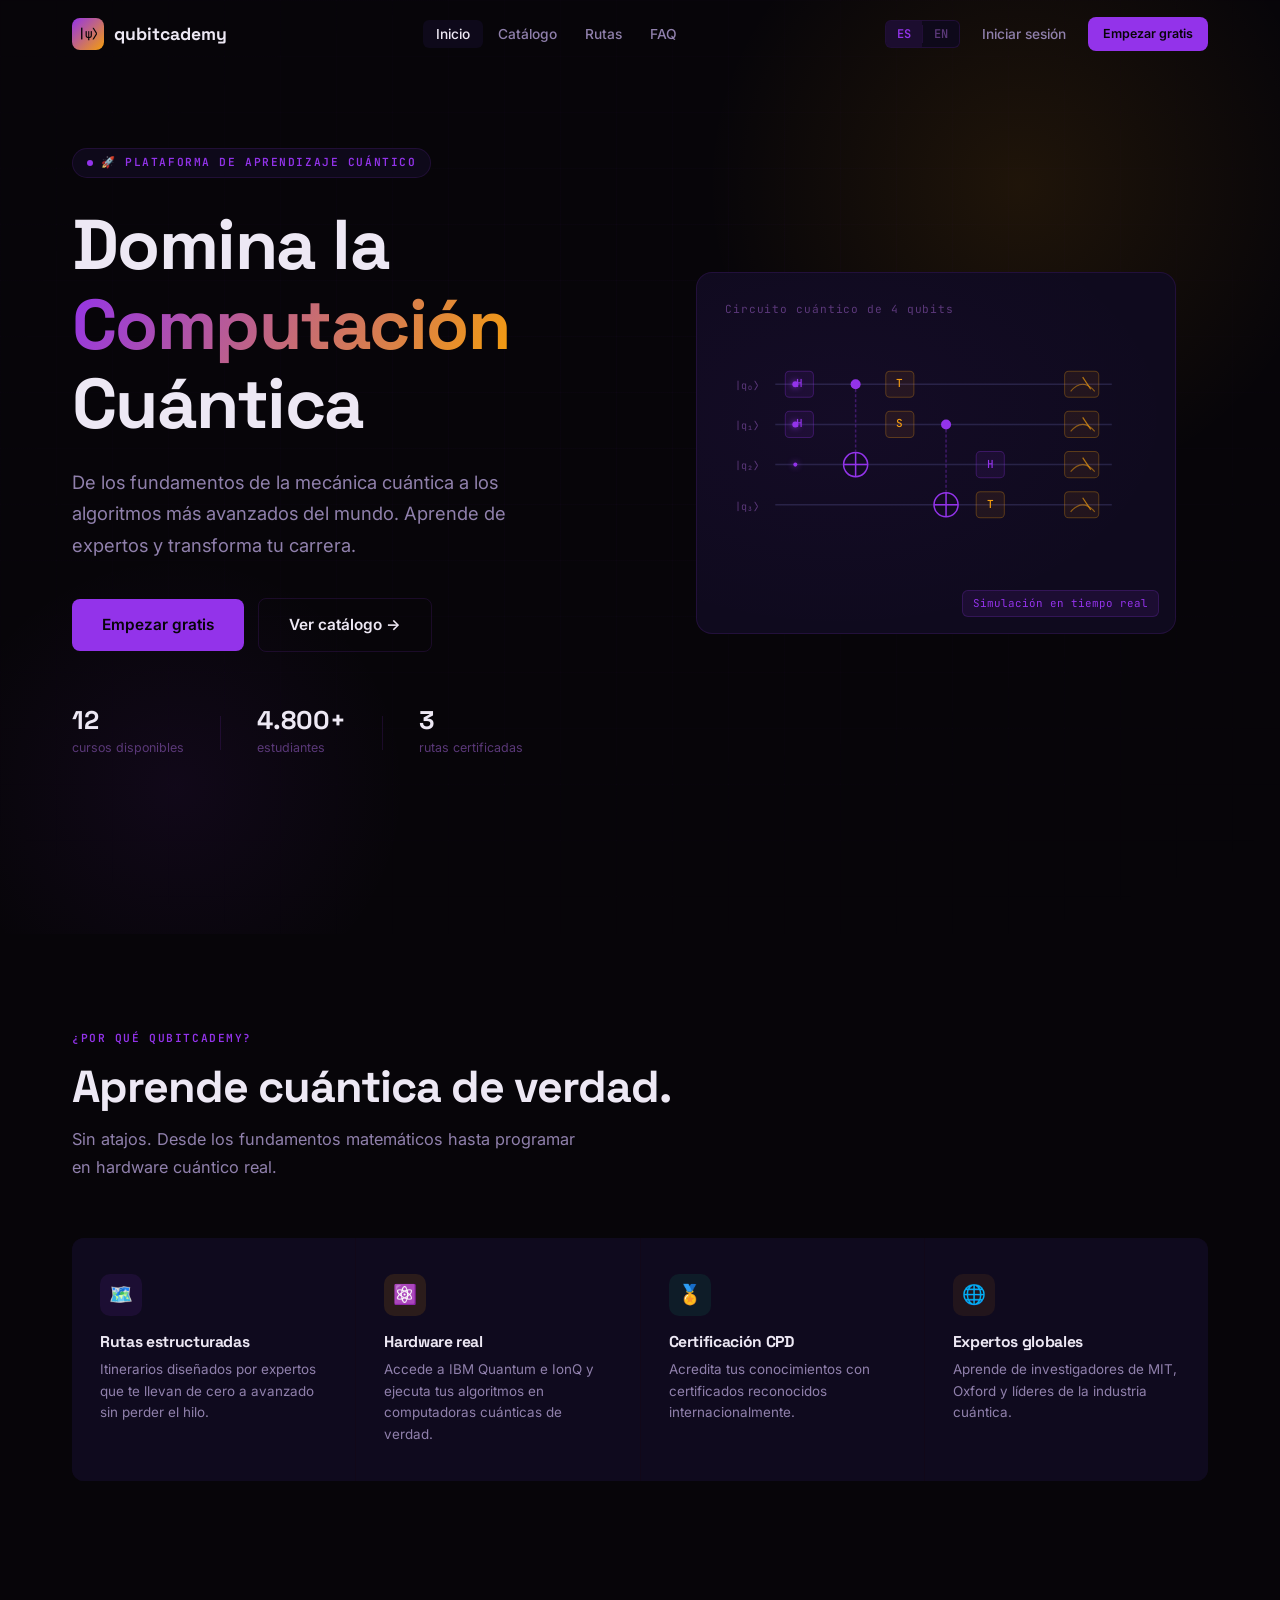
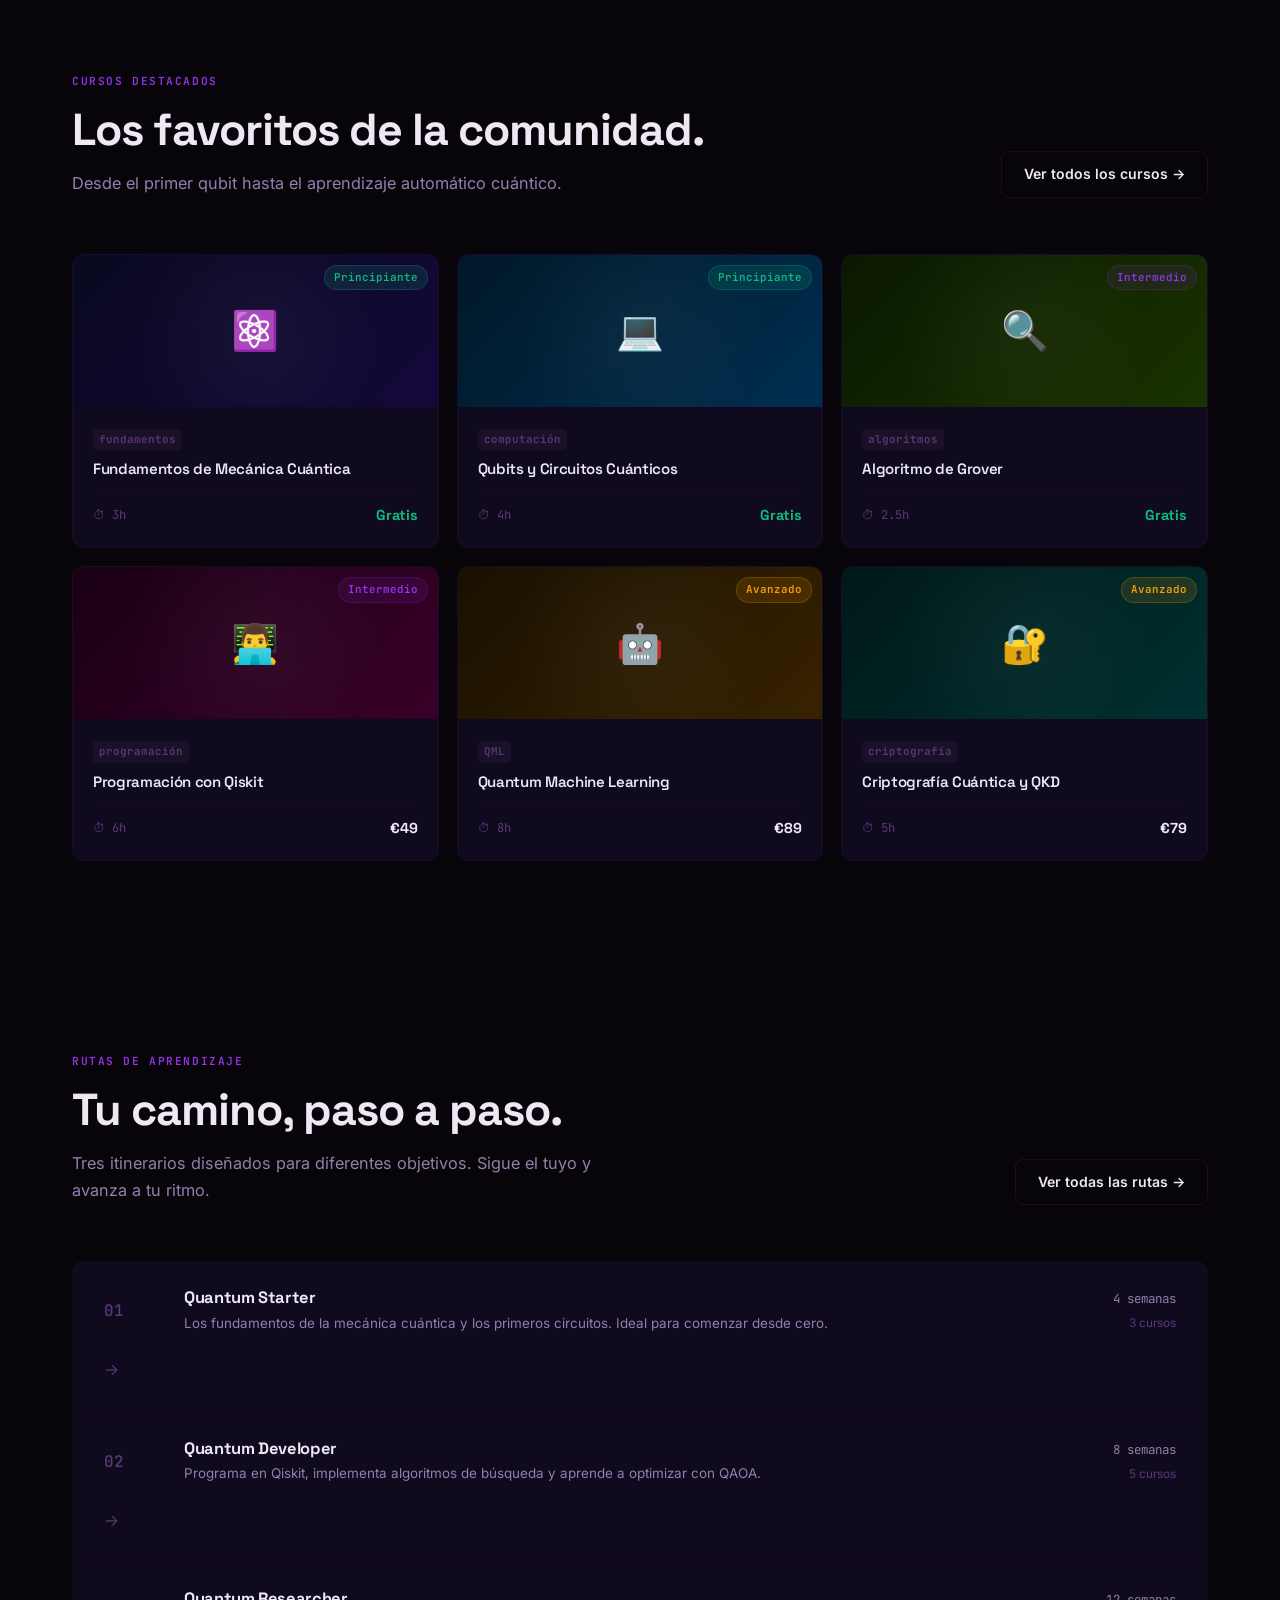
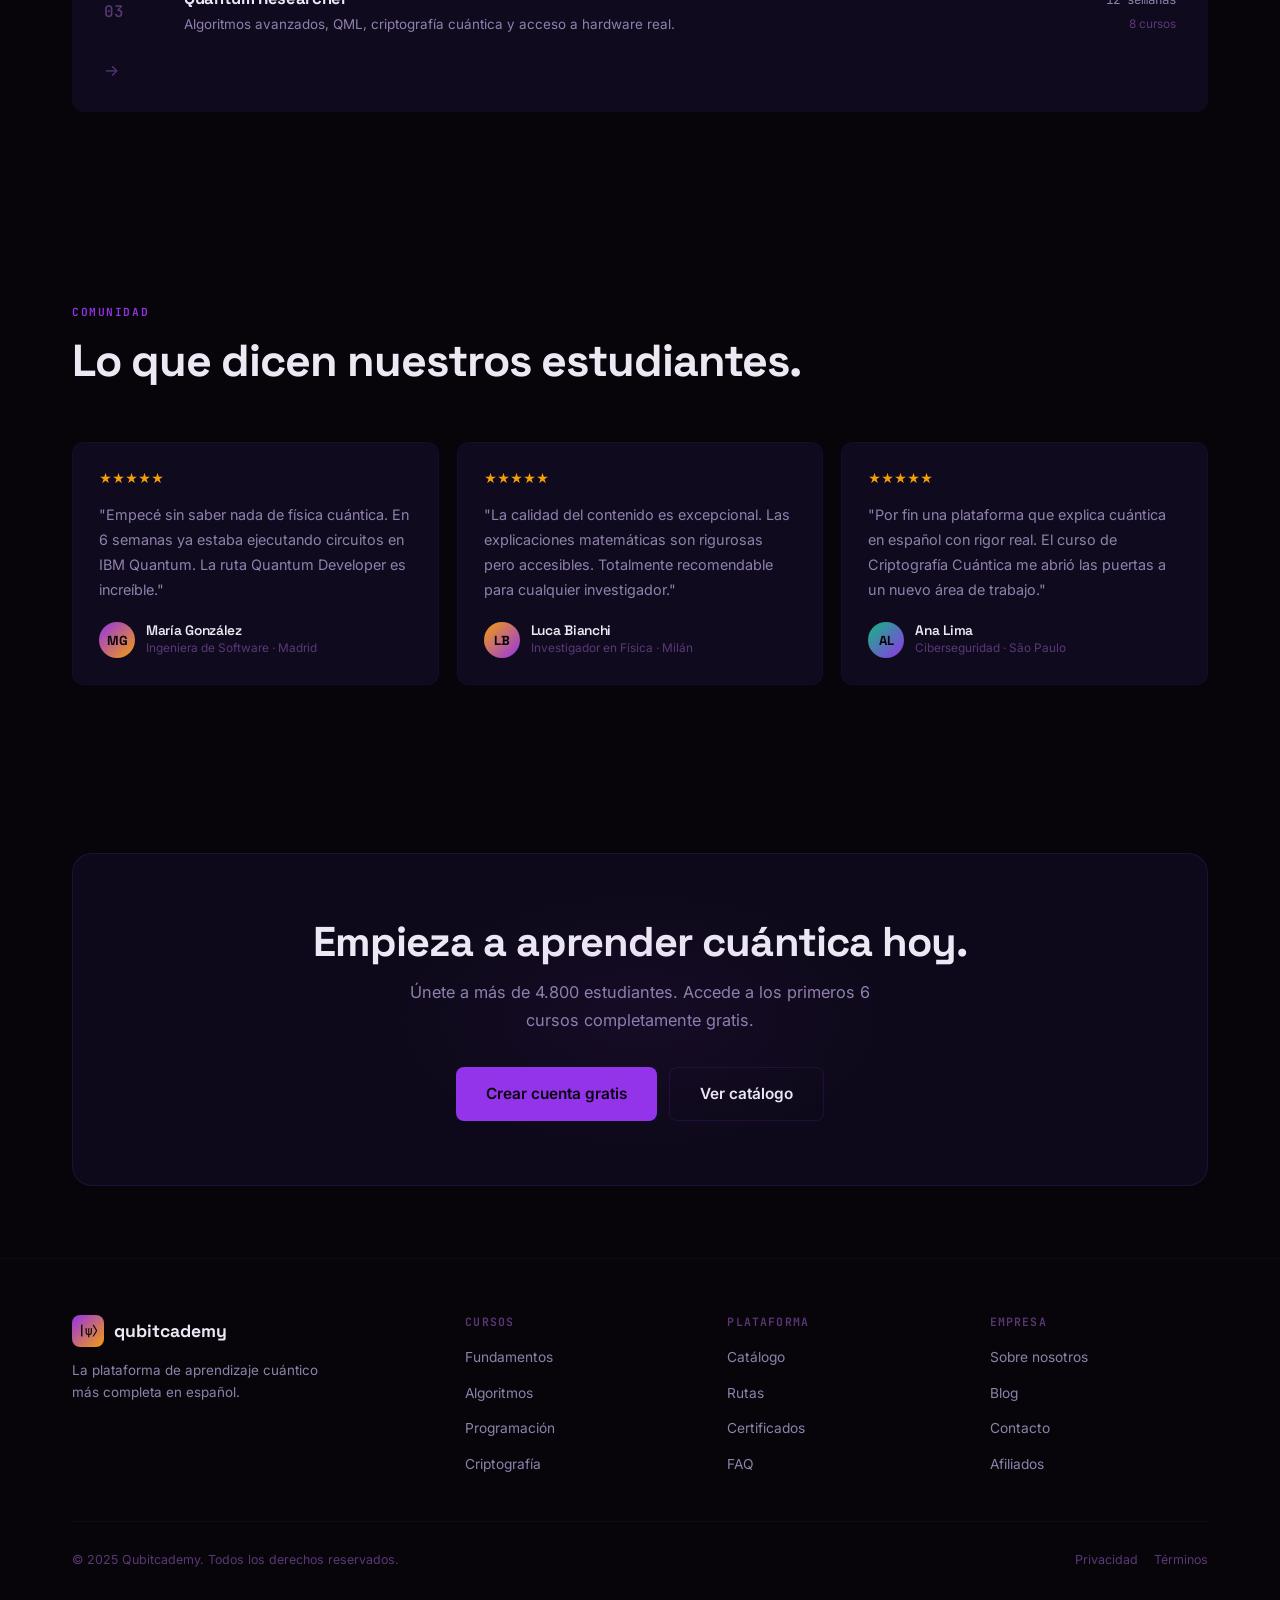
==== commit e32e99a6: "Add real quantum state vector simulator to circuit visualization" ====
--- a/index.html
+++ b/index.html
@@ -169,9 +169,16 @@
               <circle r="3" cy="50"  class="qparticle qparticle1" cx="70"/>
               <circle r="3" cy="90"  class="qparticle qparticle2" cx="70"/>
               <circle r="2" cy="130" class="qparticle qparticle3" cx="70"/>
+
+              <!-- Measurement outcomes — populated by quantum simulator (main.js) -->
+              <text id="mres0" x="355" y="50"  class="qmres" text-anchor="middle" dominant-baseline="middle" fill="#9333ea"></text>
+              <text id="mres1" x="355" y="90"  class="qmres" text-anchor="middle" dominant-baseline="middle" fill="#9333ea"></text>
+              <text id="mres2" x="355" y="130" class="qmres" text-anchor="middle" dominant-baseline="middle" fill="#9333ea"></text>
+              <text id="mres3" x="355" y="170" class="qmres" text-anchor="middle" dominant-baseline="middle" fill="#9333ea"></text>
             </svg>
           </div>
           <div class="qcircuit-badge" data-i18n="hero.cbadge">Simulación en tiempo real</div>
+          <div class="qsim-out" id="qsim-out"></div>
         </div>
       </div>
 
--- a/css/style.css
+++ b/css/style.css
@@ -225,6 +225,25 @@
 .qtarget-cross { stroke: var(--cyan); stroke-width: 1.5; }
 .qmeas-arc { fill: none; stroke: rgba(245,158,11,0.5); stroke-width: 1.2; }
 .qmeas-needle { stroke: rgba(245,158,11,0.7); stroke-width: 1.2; fill: none; }
+/* Quantum simulation: measurement outcome display */
+.qmres {
+  font-family: var(--font-m);
+  font-size: 13px;
+  font-weight: 700;
+  opacity: 0;
+  transition: opacity 0.3s ease;
+}
+.qmres.qmres-vis { opacity: 1; }
+.qsim-out {
+  font-family: var(--font-m);
+  font-size: 11px;
+  text-align: center;
+  color: var(--text-3);
+  margin-top: 6px;
+  min-height: 16px;
+  letter-spacing: 0.07em;
+}
+.qsim-out .ket { color: var(--cyan); font-weight: 600; }
 /* Animated particle */
 .qparticle { fill: var(--cyan); filter: drop-shadow(0 0 3px var(--cyan)); }
 .qparticle1 { animation: pflow1 3s linear infinite; }
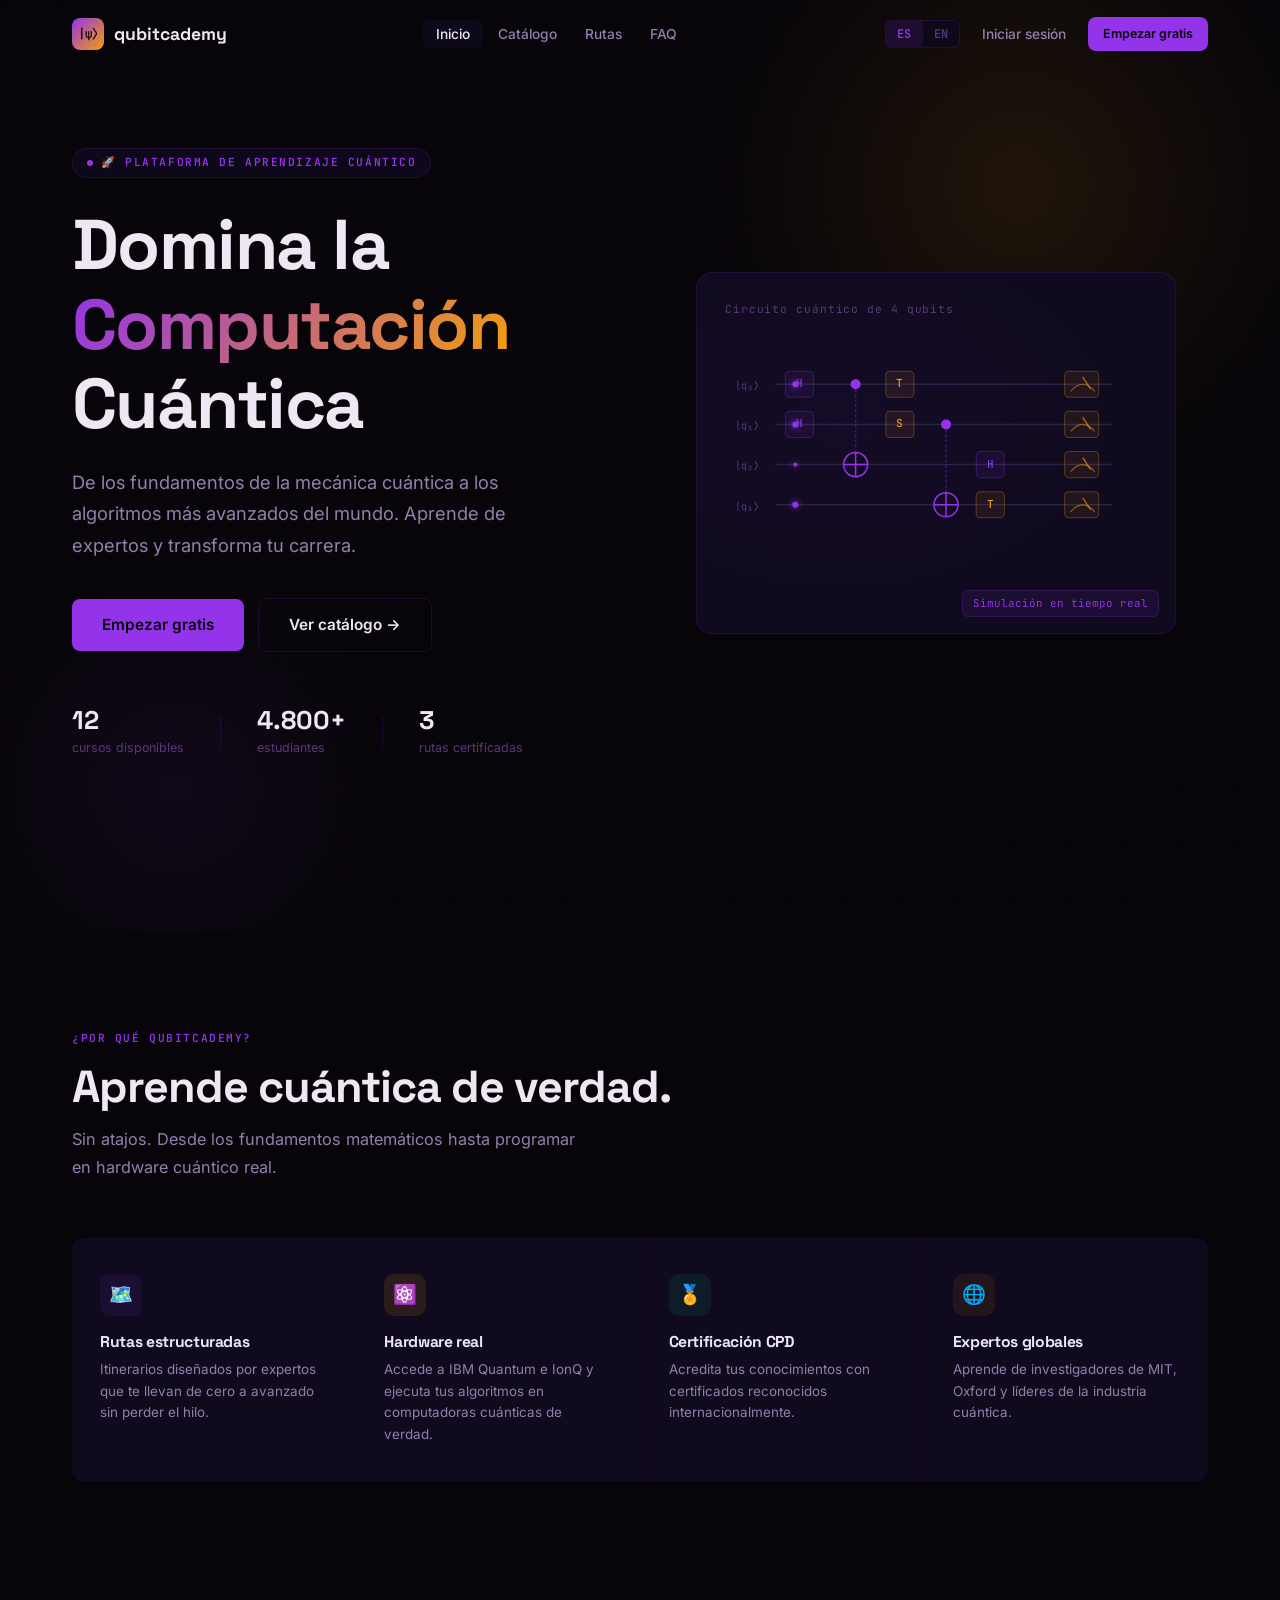
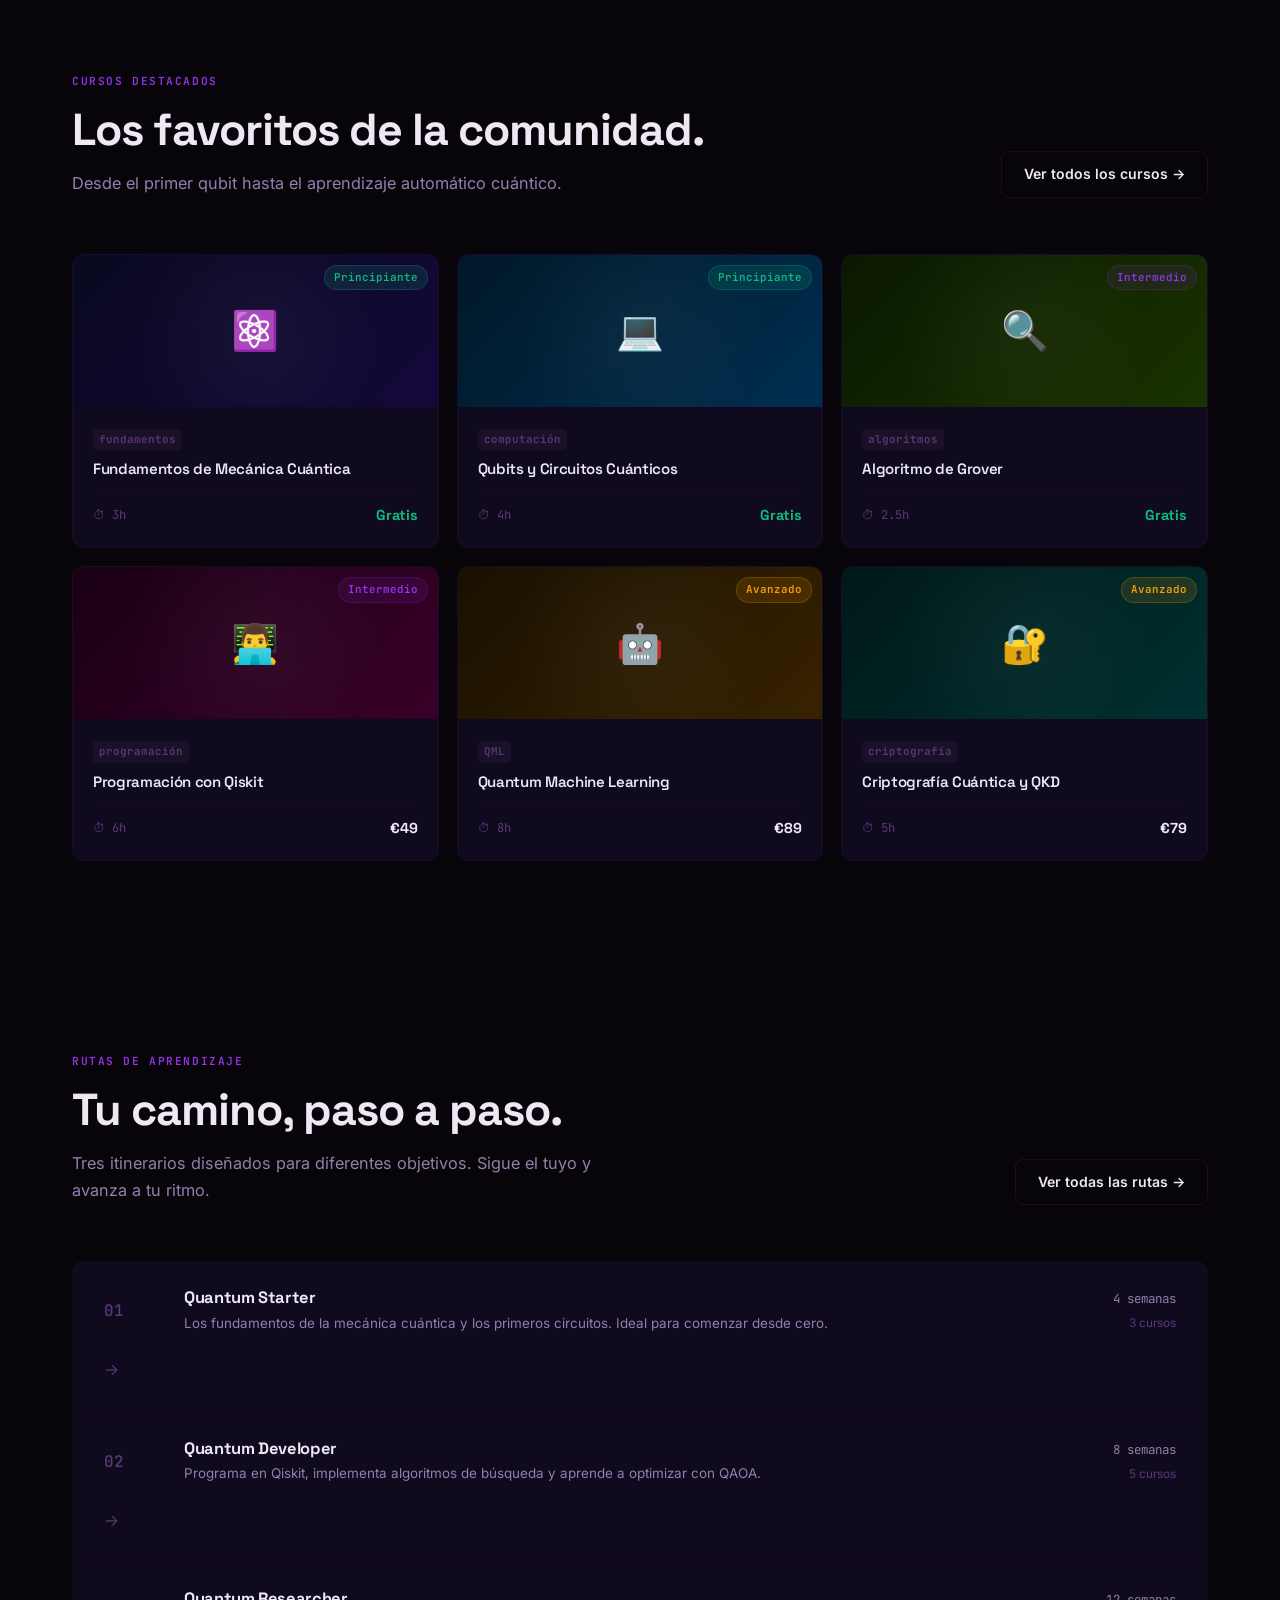
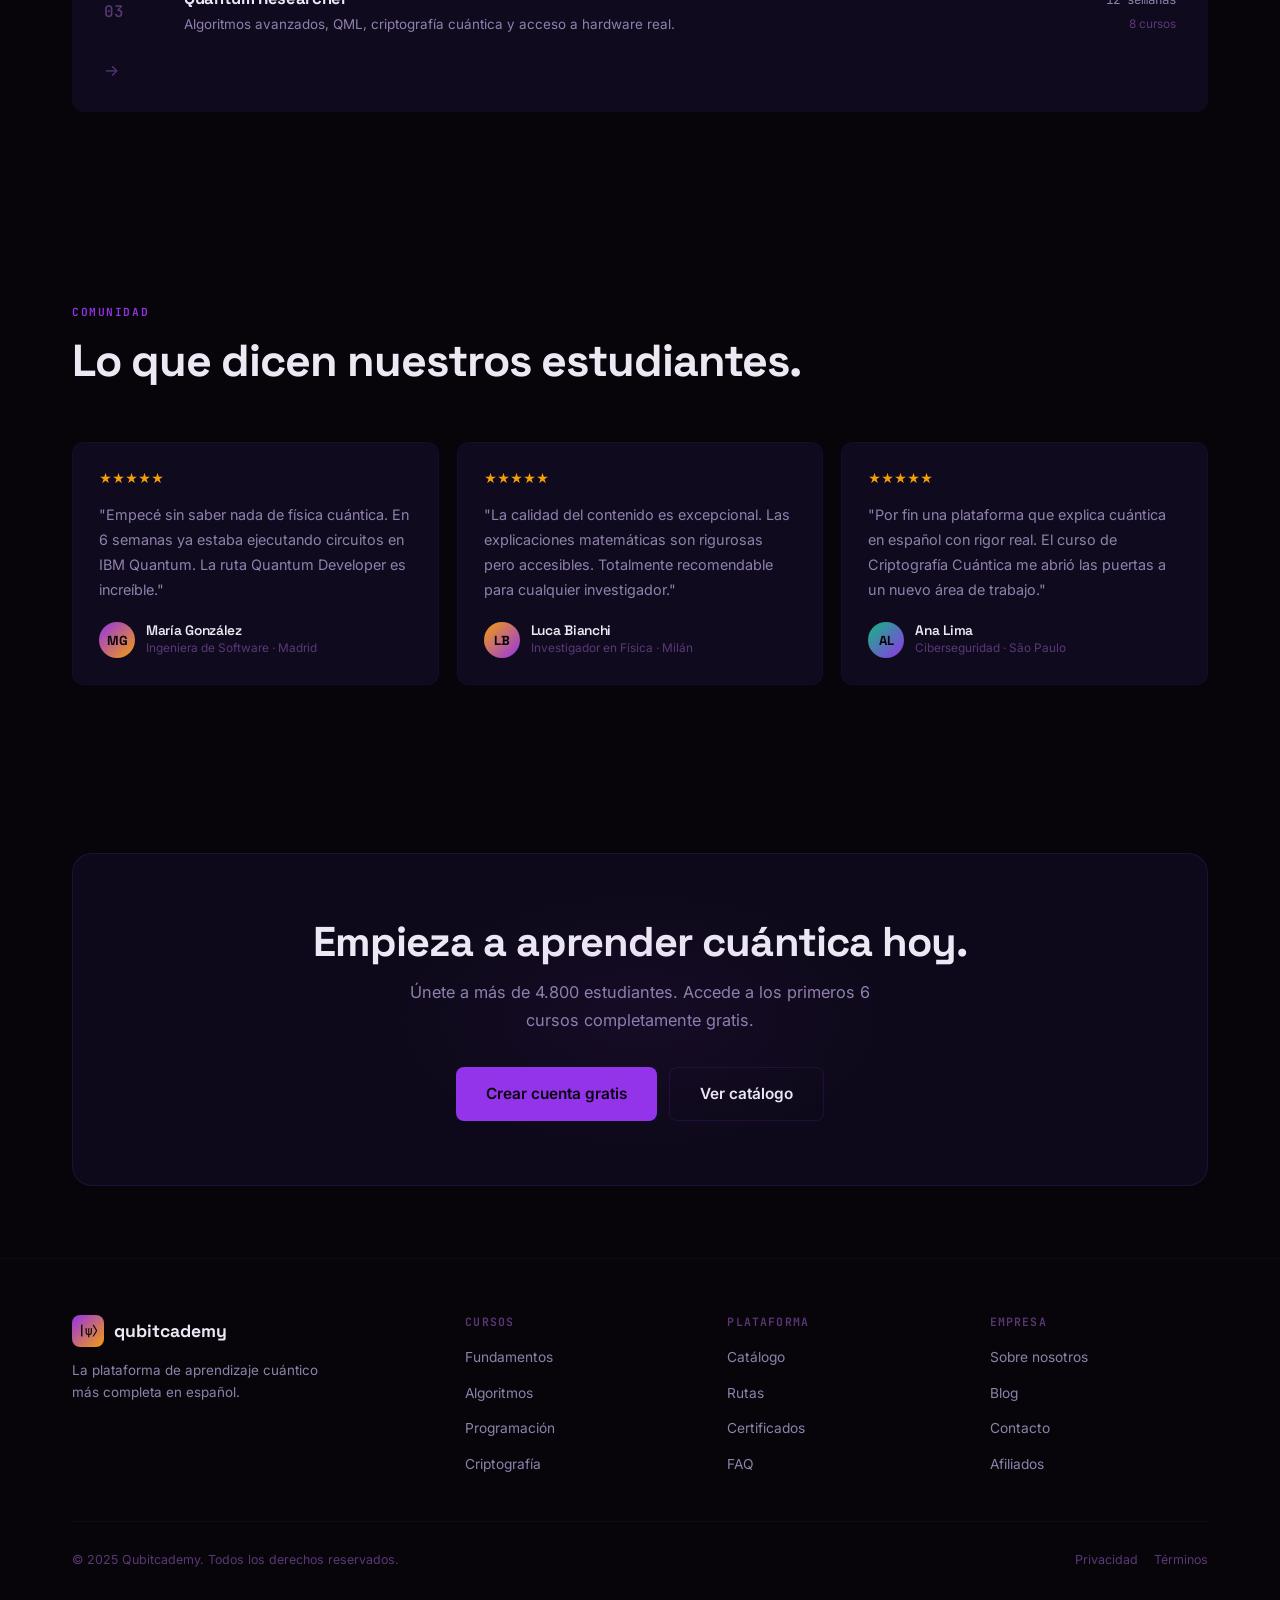
==== commit 8228b303: "Add missing q3 particle to quantum circuit visualization" ====
--- a/index.html
+++ b/index.html
@@ -169,6 +169,7 @@
               <circle r="3" cy="50"  class="qparticle qparticle1" cx="70"/>
               <circle r="3" cy="90"  class="qparticle qparticle2" cx="70"/>
               <circle r="2" cy="130" class="qparticle qparticle3" cx="70"/>
+              <circle r="3" cy="170" class="qparticle qparticle4" cx="70"/>
 
               <!-- Measurement outcomes — populated by quantum simulator (main.js) -->
               <text id="mres0" x="355" y="50"  class="qmres" text-anchor="middle" dominant-baseline="middle" fill="#9333ea"></text>
--- a/css/style.css
+++ b/css/style.css
@@ -249,6 +249,7 @@
 .qparticle1 { animation: pflow1 3s linear infinite; }
 .qparticle2 { animation: pflow2 3s linear infinite 1s; }
 .qparticle3 { animation: pflow3 3s linear infinite 2s; }
+.qparticle4 { animation: pflow1 3s linear infinite 0.5s; }
 @keyframes pflow1 { 0%{transform:translateX(-20px);opacity:0} 10%{opacity:1} 90%{opacity:1} 100%{transform:translateX(340px);opacity:0} }
 @keyframes pflow2 { 0%{transform:translateX(-20px);opacity:0} 10%{opacity:1} 90%{opacity:1} 100%{transform:translateX(340px);opacity:0} }
 @keyframes pflow3 { 0%{transform:translateX(-20px);opacity:0} 10%{opacity:1} 90%{opacity:1} 100%{transform:translateX(340px);opacity:0} }
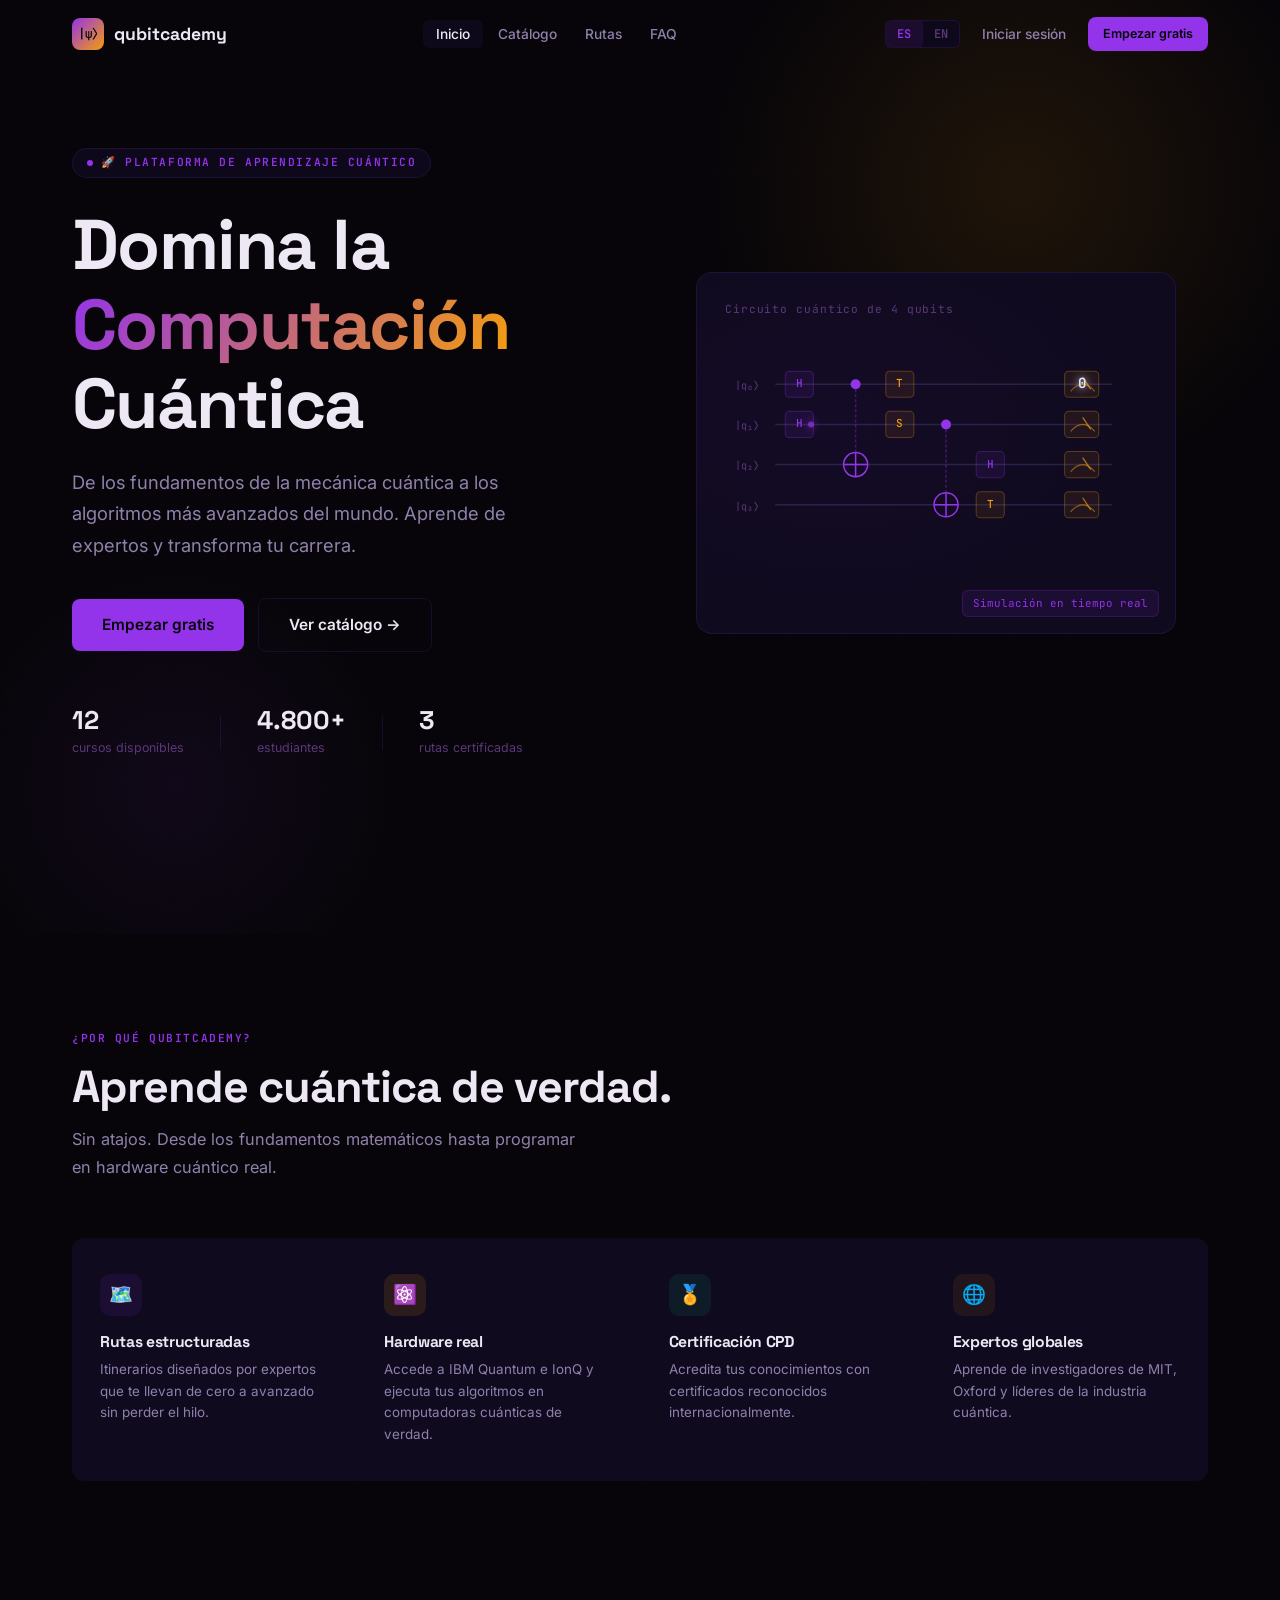
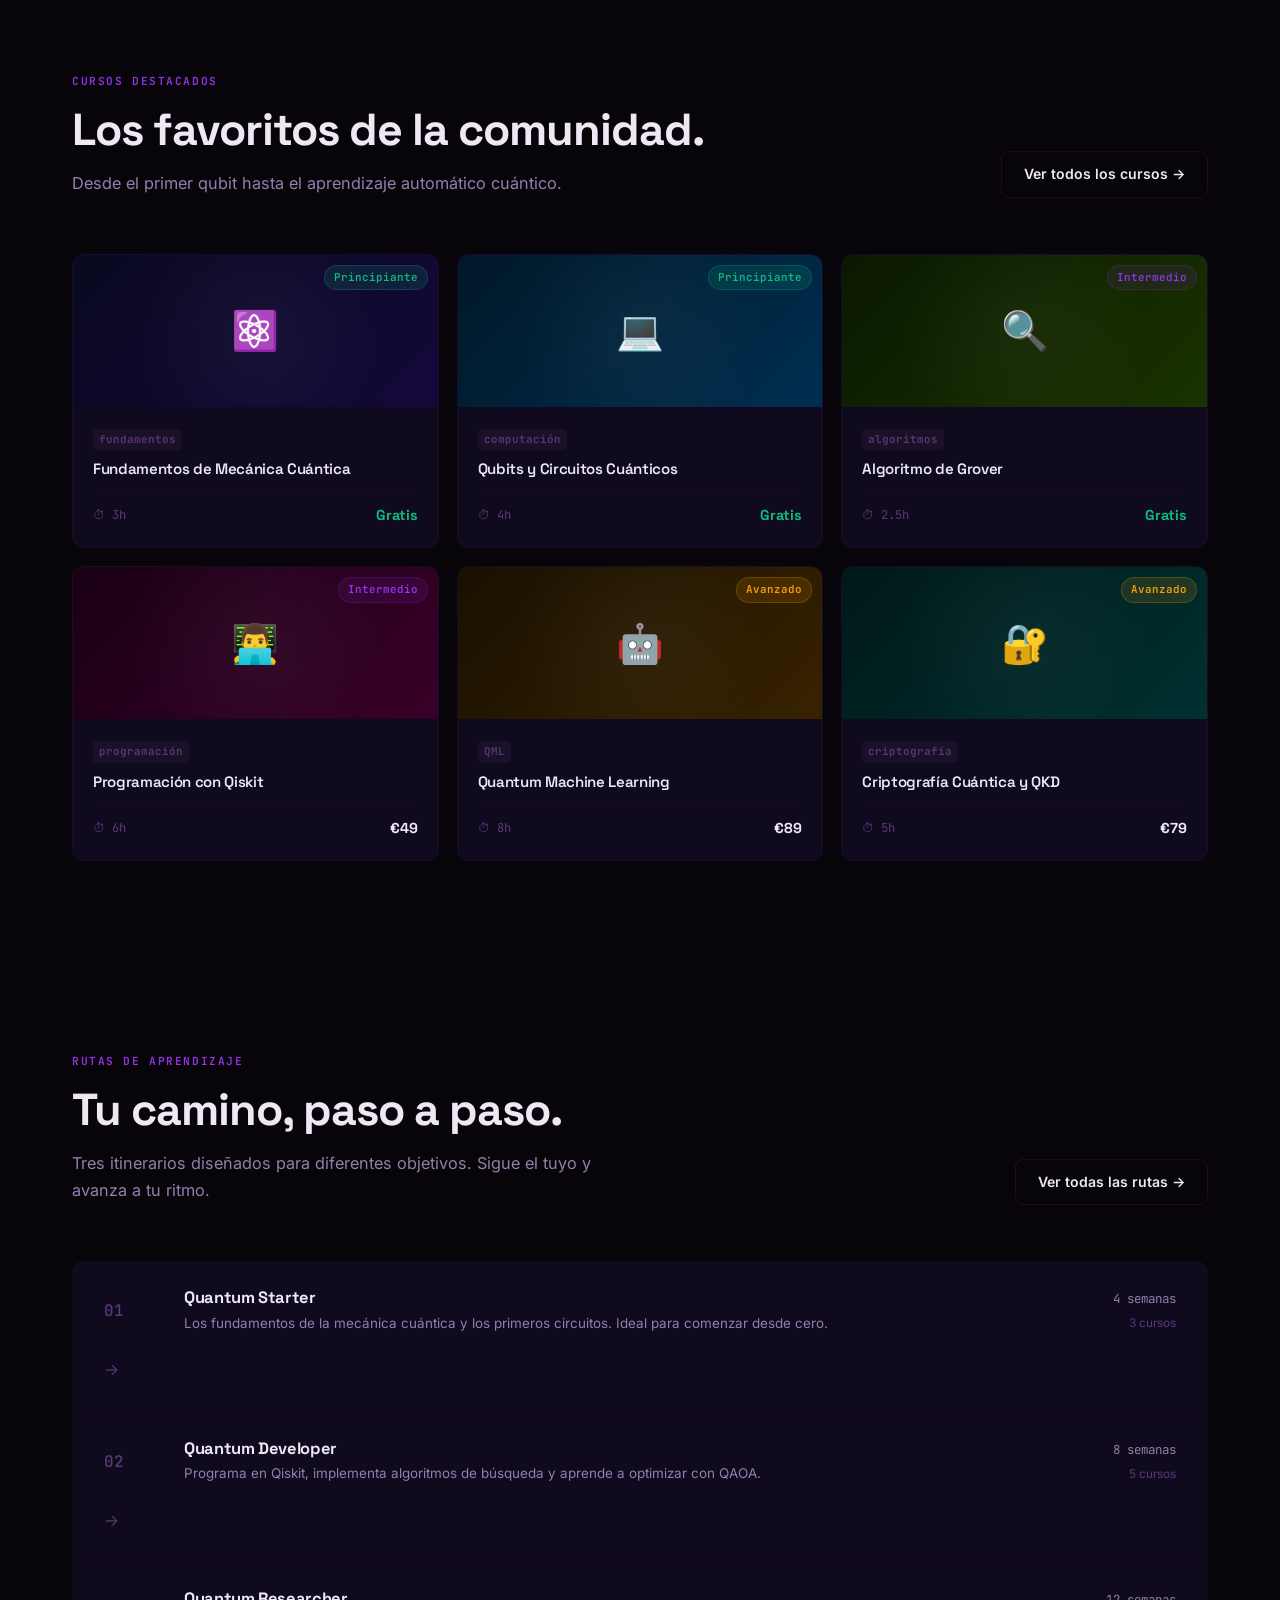
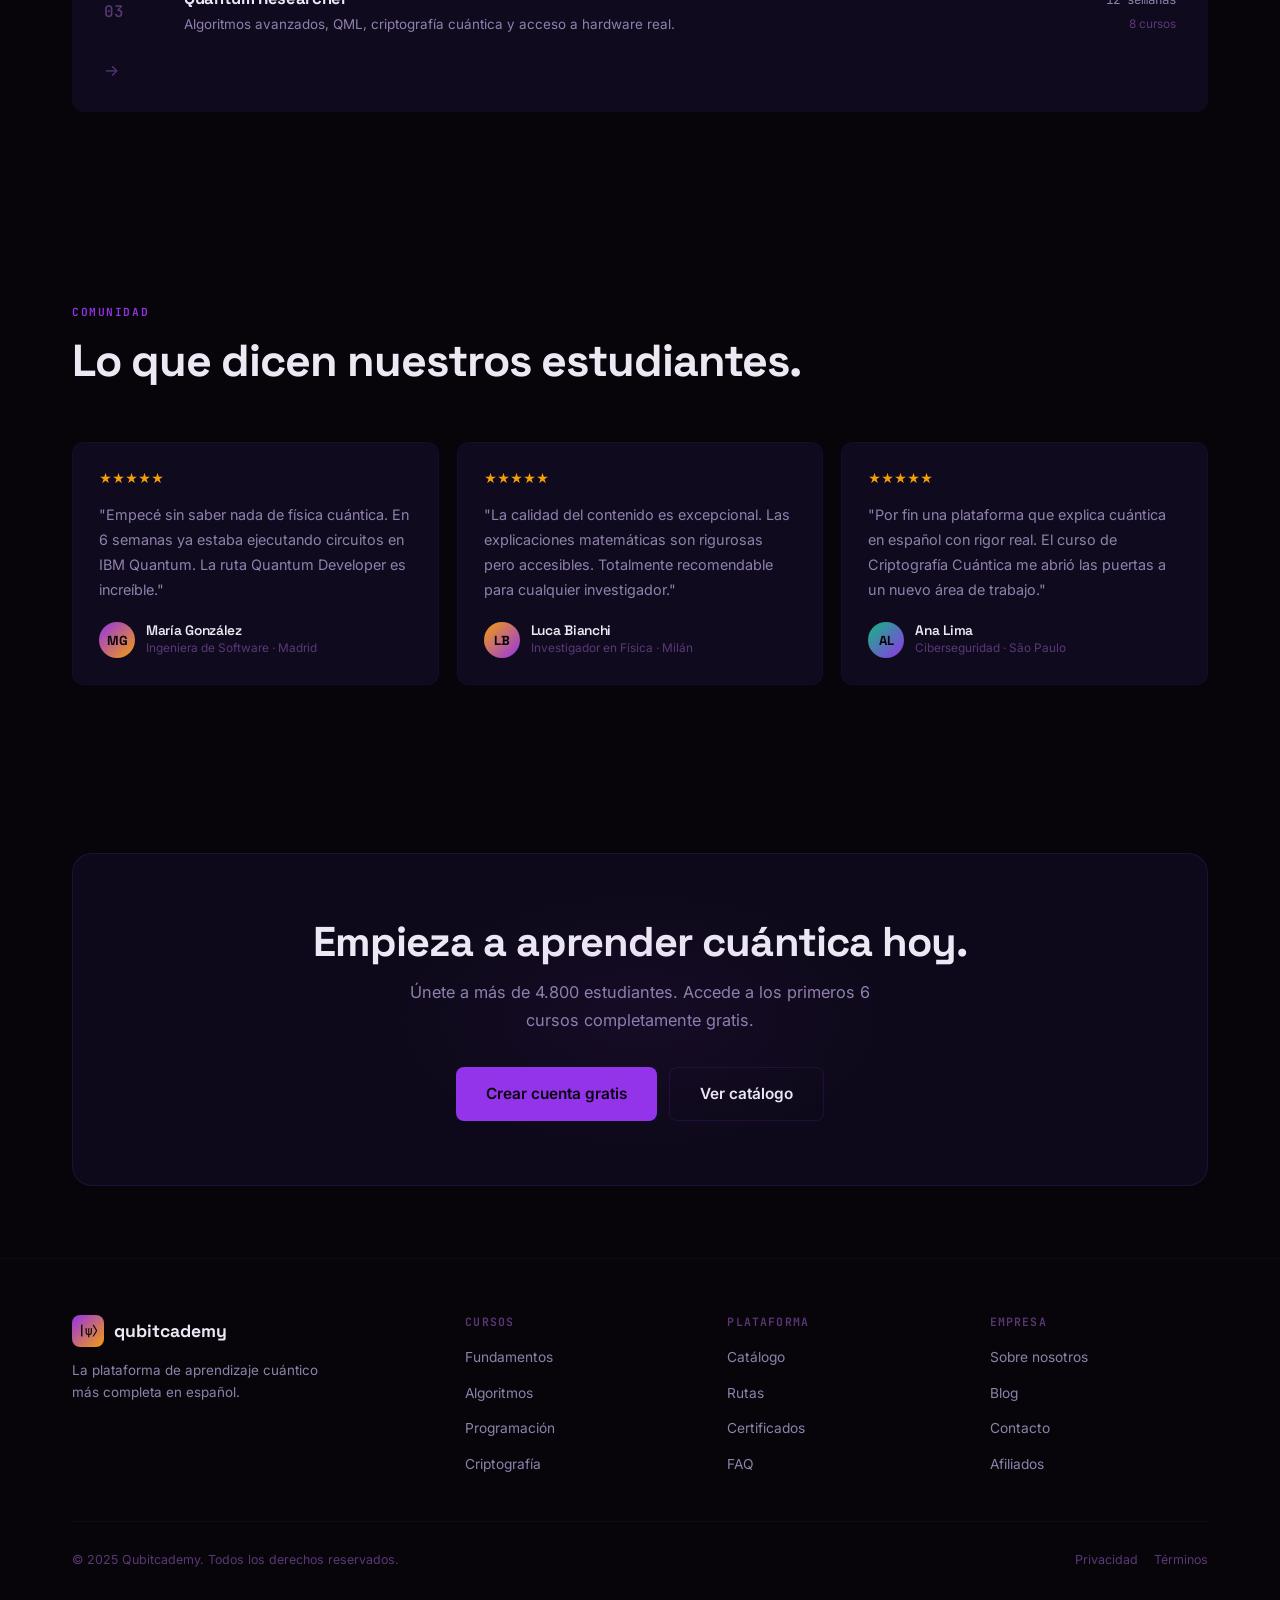
==== commit f514f2ba: "Add Fundamentos de Mecánica Cuántica course page and link cards" ====
--- a/index.html
+++ b/index.html
@@ -236,7 +236,7 @@
 
     <div class="courses-grid">
 
-      <a href="catalogue.html" class="course-card" data-level="beginner" data-topic="fundamentals">
+      <a href="courses/fundamentos.html" class="course-card" data-level="beginner" data-topic="fundamentals">
         <div class="course-thumb th-fund">
           <div class="thumb-glow"></div>
           <div class="course-emoji">⚛️</div>
--- a/css/style.css
+++ b/css/style.css
@@ -228,10 +228,11 @@
 /* Quantum simulation: measurement outcome display */
 .qmres {
   font-family: var(--font-m);
-  font-size: 13px;
+  font-size: 14px;
   font-weight: 700;
   opacity: 0;
   transition: opacity 0.3s ease;
+  filter: drop-shadow(0 0 4px currentColor);
 }
 .qmres.qmres-vis { opacity: 1; }
 .qsim-out {
@@ -244,15 +245,8 @@
   letter-spacing: 0.07em;
 }
 .qsim-out .ket { color: var(--cyan); font-weight: 600; }
-/* Animated particle */
-.qparticle { fill: var(--cyan); filter: drop-shadow(0 0 3px var(--cyan)); }
-.qparticle1 { animation: pflow1 3s linear infinite; }
-.qparticle2 { animation: pflow2 3s linear infinite 1s; }
-.qparticle3 { animation: pflow3 3s linear infinite 2s; }
-.qparticle4 { animation: pflow1 3s linear infinite 0.5s; }
-@keyframes pflow1 { 0%{transform:translateX(-20px);opacity:0} 10%{opacity:1} 90%{opacity:1} 100%{transform:translateX(340px);opacity:0} }
-@keyframes pflow2 { 0%{transform:translateX(-20px);opacity:0} 10%{opacity:1} 90%{opacity:1} 100%{transform:translateX(340px);opacity:0} }
-@keyframes pflow3 { 0%{transform:translateX(-20px);opacity:0} 10%{opacity:1} 90%{opacity:1} 100%{transform:translateX(340px);opacity:0} }
+/* Circuit particles — JS-animated sequentially in main.js qsim() */
+.qparticle { fill: var(--cyan); filter: drop-shadow(0 0 4px var(--cyan)); opacity: 0; }
 
 .qcircuit-badge {
   position: absolute; bottom: 16px; right: 16px;
